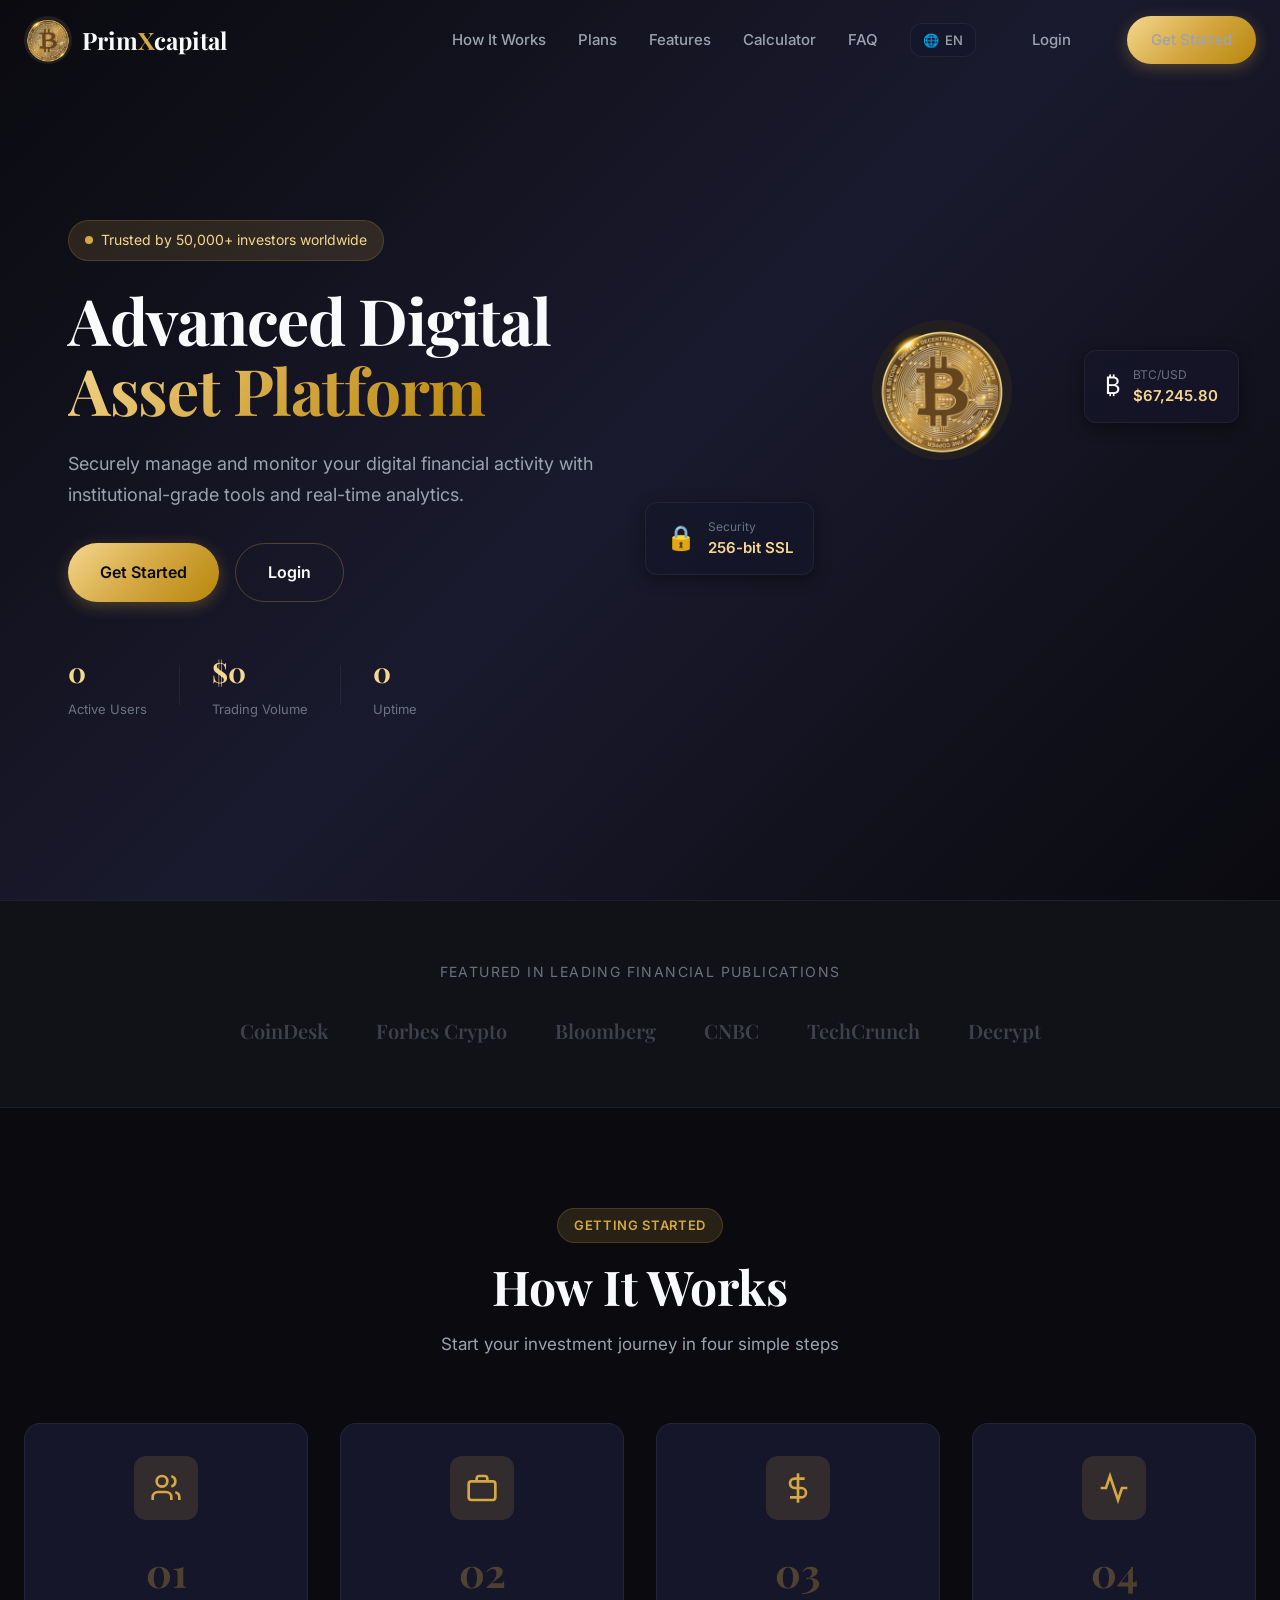
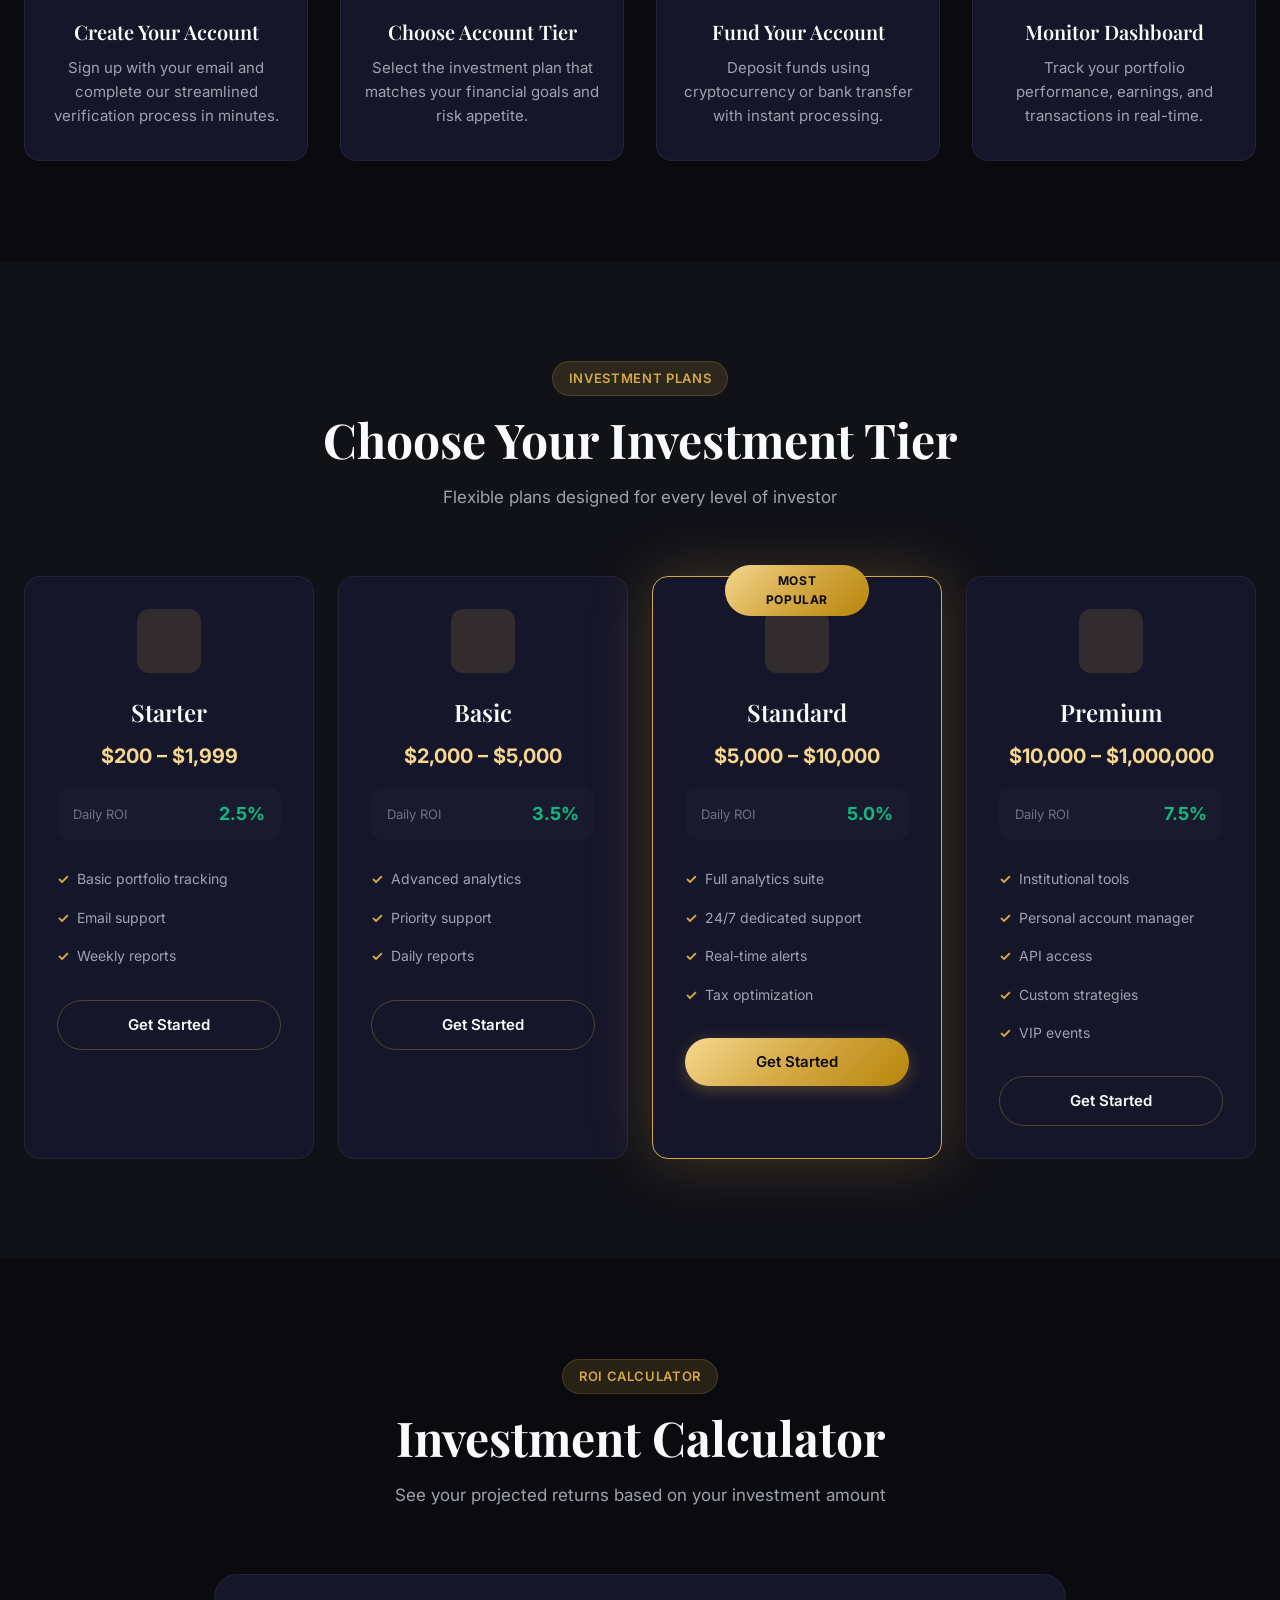
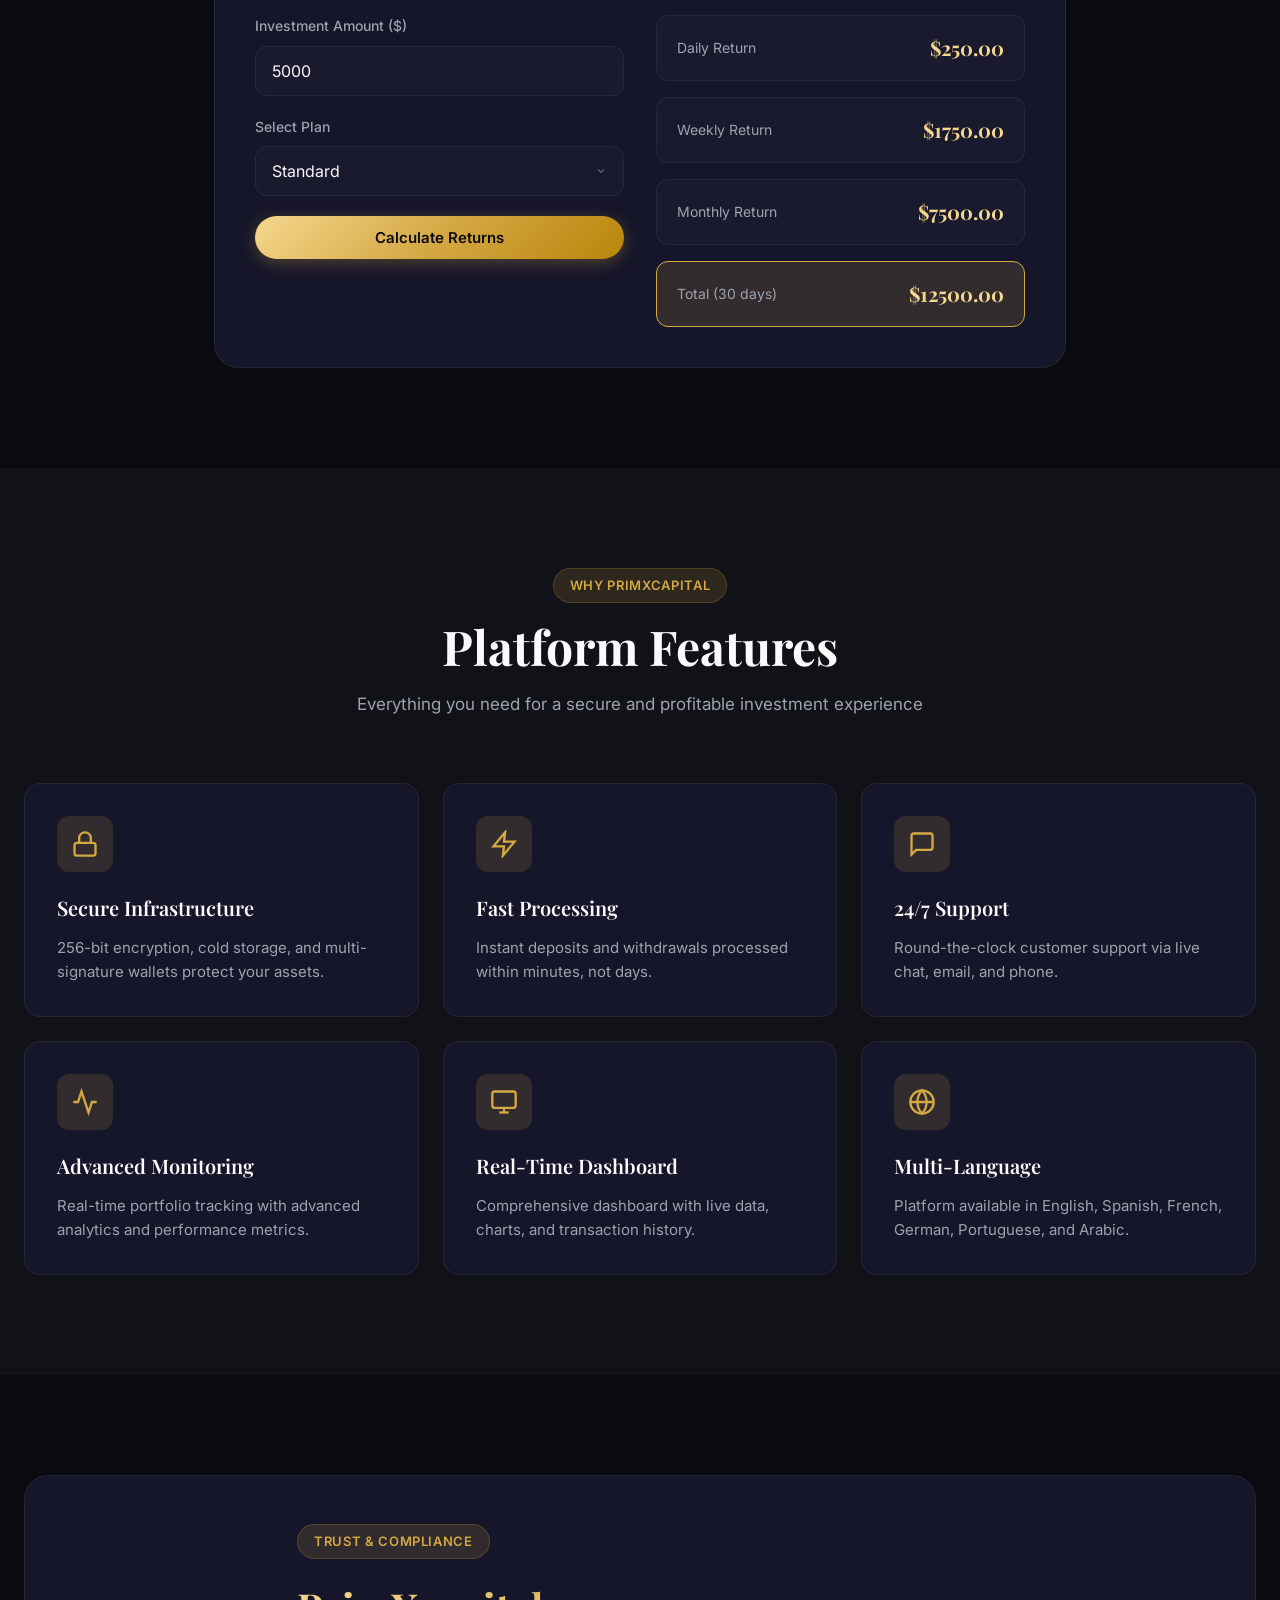
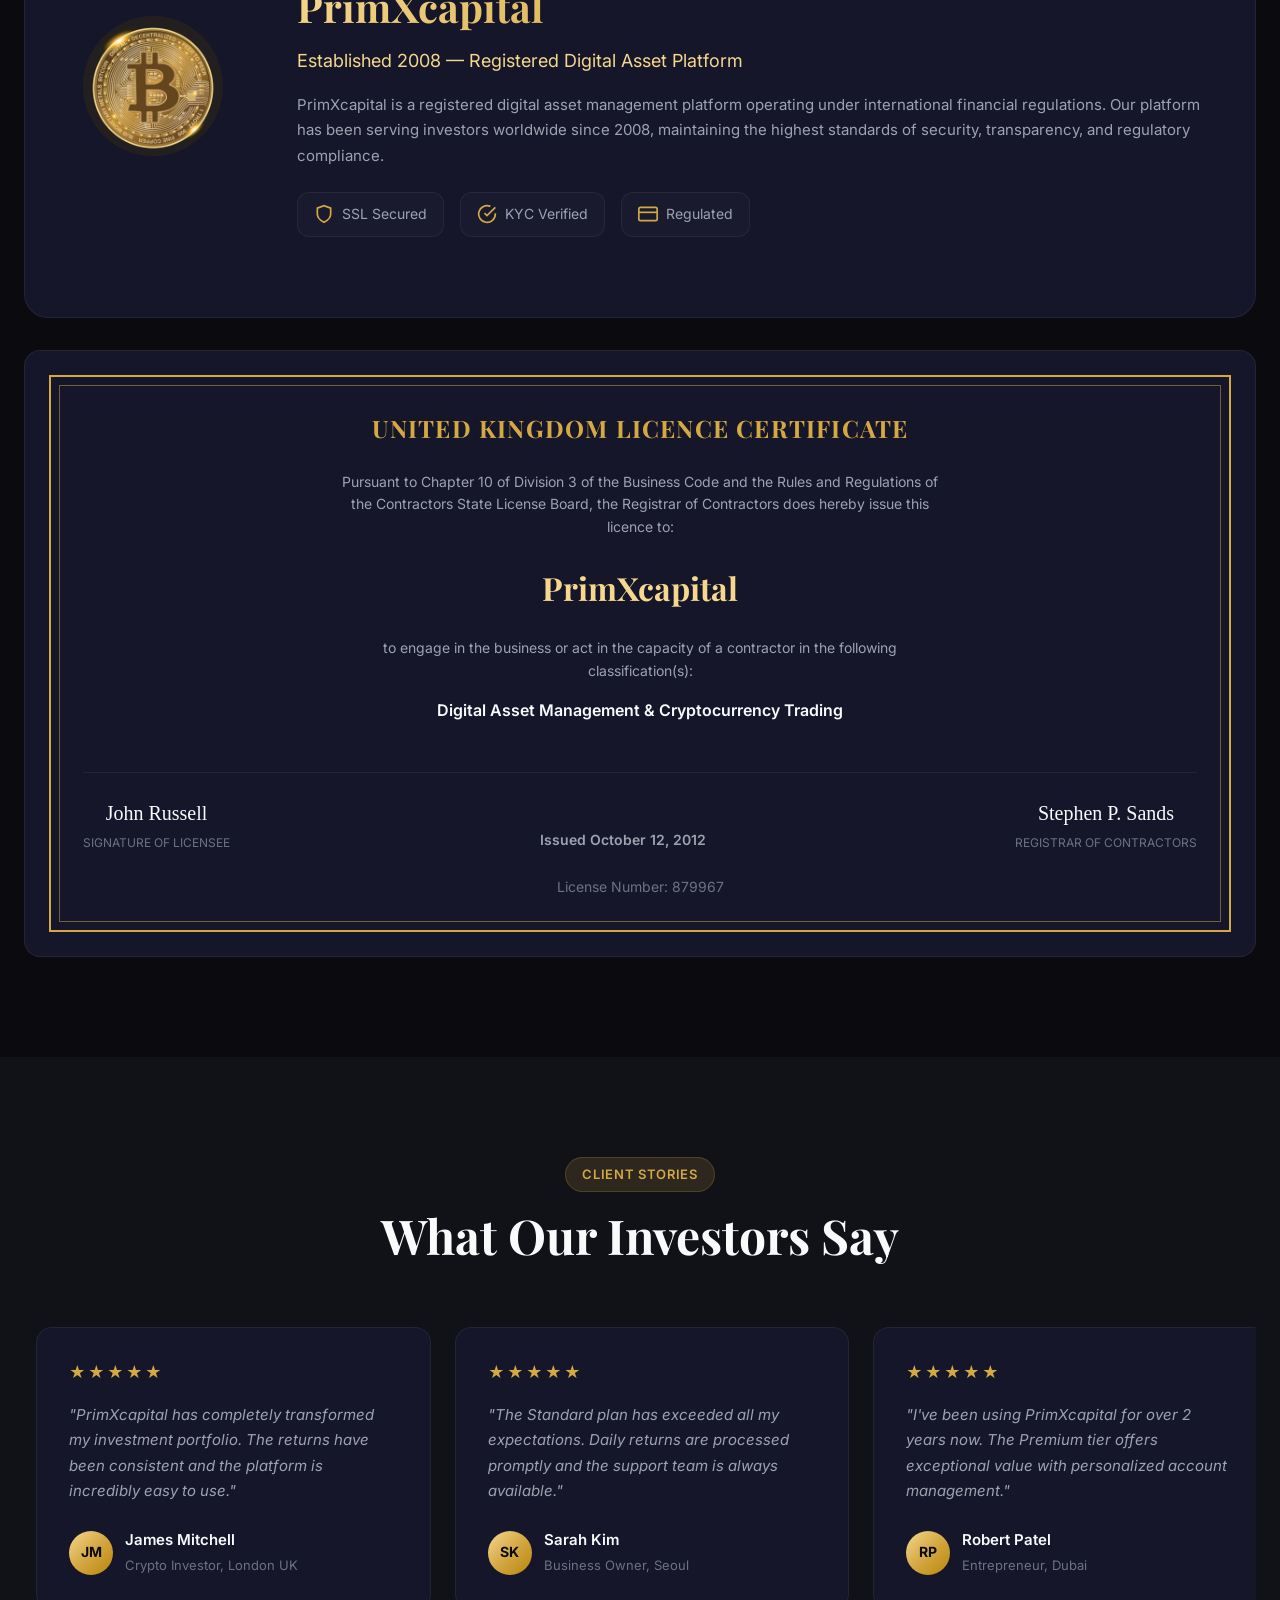
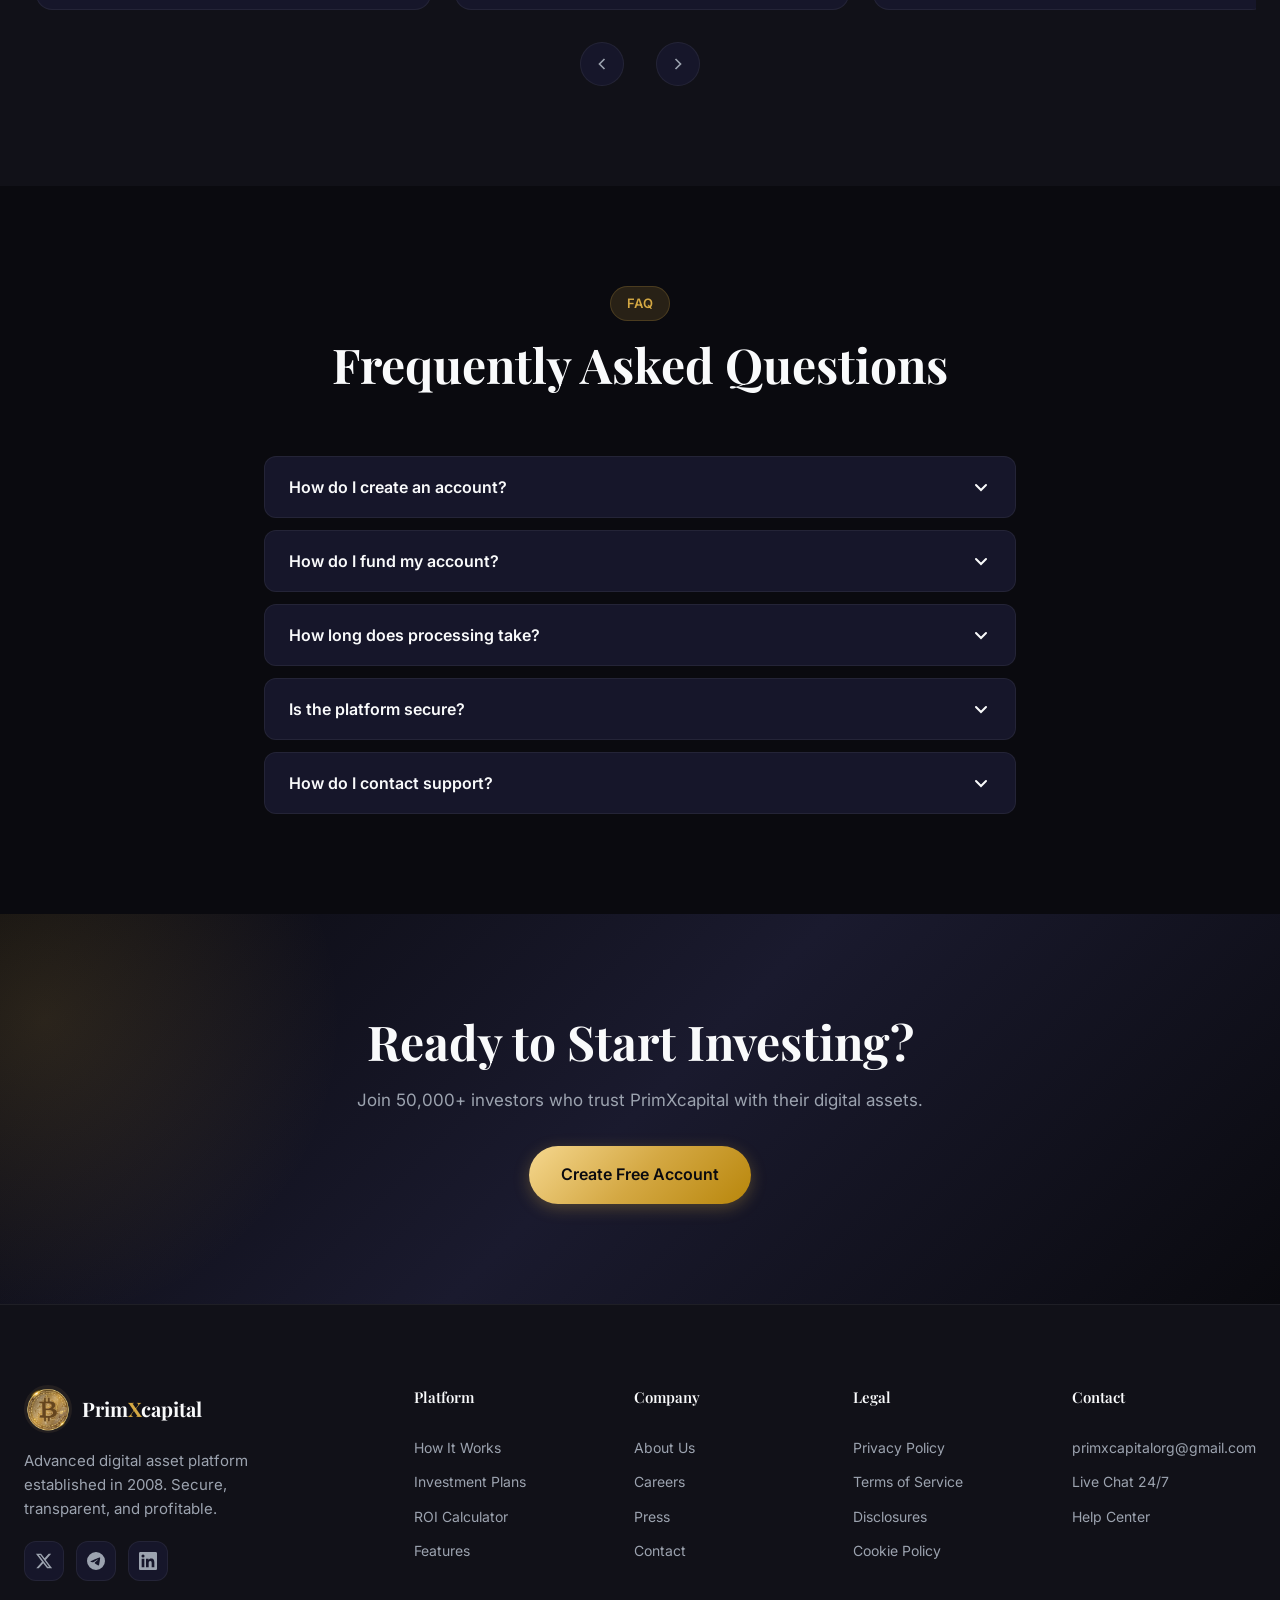
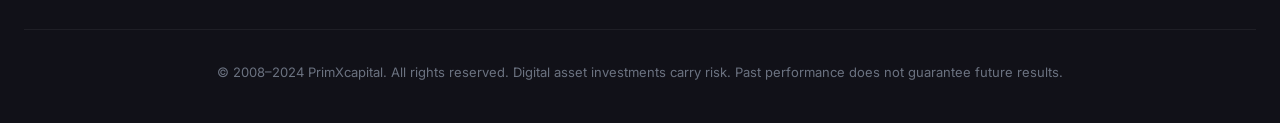
==== index.html @ 8718c786 "Update index.html" ====
<!DOCTYPE html>
<html lang="en">

<head>
  <meta charset="UTF-8">
  <meta name="viewport" content="width=device-width, initial-scale=1.0">
  <title>PrimXcapital — Advanced Crypto Investment Company</title>
  <link rel="preconnect" href="https://fonts.googleapis.com">
  <link rel="preconnect" href="https://fonts.gstatic.com" crossorigin>
  <link
    href="https://fonts.googleapis.com/css2?family=Inter:wght@300;400;500;600;700&family=Playfair+Display:wght@600;700;800&display=swap"
    rel="stylesheet">
  <link rel="stylesheet" href="style.css">
</head>

<body>
  <header class="nav" id="nav">
    <div class="nav__container">
      <a href="index.html" class="nav__logo">
        <img src="logo.jpg" alt="PrimXCapital Logo" class="nav__logo-image">
        <span class="nav__logo-text">Prim<span class="nav__logo-accent">X</span>capital</span>
      </a>
      <div class="nav__links" id="navLinks">
        <a href="#how-it-works" data-i18n="nav_how">How It Works</a>
        <a href="#tiers" data-i18n="nav_plans">Plans</a>
        <a href="#features" data-i18n="nav_features">Features</a>
        <a href="#calculator" data-i18n="nav_calc">Calculator</a>
        <a href="#faq" data-i18n="nav_faq">FAQ</a>
        </na class="nav__actions">
        <div class="lang-selector">
          <button class="lang-btn" id="langBtn">

            🌐<span id="currentLang">EN</span>
          </button>
          <div class="lang-dropdown" id="langDropdown">
            <a href="#" data-lang="en">English</a>
            <a href="#" data-lang="es">Español</a>
            <a href="#" data-lang="fr">Français</a>
            <a href="#" data-lang="pt">Português</a>
            <a href="#" data-lang="ar">العربية</a>

          </div>
        </div>

        <a href="login.html" class="btn btn--ghost" data-i18n="nav_login">Login</a>
        <a href="register.html" class="btn btn--primary" data-i18n="nav_register">Get Started</a>

      </div>
      <button class="nav__hamburger" id="hamburger" aria-label="Toggle menu">
        <span></span><span></span><span></span>
      </button>
    </div>

  </header>

  <main>
    <section class="hero" id="hero">
      <div class="hero__bg"></div>
      <div class="hero__particles" id="particles"></div>
      <div class="hero__container">
        <div class="hero__content">
          <div class="hero__badge">
            <span class="hero__badge-dot"></span>
            <span data-i18n="hero_badge">Trusted by 50,000+ crypto investors worldwide</span>
          </div>

          <h1 class="hero__headline">
            <span data-i18n="hero_title_1">Advanced Crypto</span><br>
            <span class="hero__headline-accent" data-i18n="hero_title_2">Investment Company</span>
          </h1>
          <p class="hero__subheadline" data-i18n="hero_subtitle">
            Maximize your crypto portfolio with institutional-grade tools, real-time analytics, and secure digital asset
            management.
          </p>
          <div class="hero__cta">
            <a href="register.html" class="btn btn--primary btn--lg" data-i18n="hero_cta_1">Start Investing</a>
            <a href="login.html" class="btn btn--outline btn--lg" data-i18n="hero_cta_2">Login</a>
          </div>
          <div class="hero__stats">
            <div class="hero__stat">
              <span class="hero__stat-value" data-target="50000" data-suffix="+">0</span>
              <span class="hero__stat-label" data-i18n="stat_users">Active Investors</span>
            </div>
            <div class="hero__stat-divider"></div>
            <div class="hero__stat">
              <span class="hero__stat-value" data-target="2.4" data-prefix="$" data-suffix="B">$0</span>
              <span class="hero__stat-label" data-i18n="stat_volume">Assets Managed</span>
            </div>
            <div class="hero__stat-divider"></div>
            <div class="hero__stat">
              <span class="hero__stat-value" data-target="99.9" data-suffix="%">0</span>
              <span class="hero__stat-label" data-i18n="stat_uptime">Platform Uptime</span>
            </div>
          </div>
        </div>
        <div class="hero__visual">
          <div class="hero__coin">
            <img src="logo.jpg" alt="PrimXCapital" class="hero-logo">
          </div>
          <div class="hero__floating-card hero__floating-card--1">
            <span class="hero__floating-icon">₿</span>
            <div>
              <span class="hero__floating-label">BTC/USD</span>
              <span class="hero__floating-value">$67,245.80</span>
            </div>
          </div>
          <div class="hero__floating-card hero__floating-card--2">
            <span class="hero__floating-icon">🔒</span>
            <div>
              <span class="hero__floating-label">Security</span>
              <span class="hero__floating-value">256-bit SSL</span>
            </div>
          </div>
        </div>
      </div>
    </section>

    <section class="logos" id="logos">
      <div class="logos__container">
        <p class="logos__title" data-i18n="logos_title">Featured in leading crypto publications</p>
        <div class="logos__grid">
          <span class="logos__item">CoinDesk</span>
          <span class="logos__item">Forbes Crypto</span>
          <span class="logos__item">Bloomberg</span>
          <span class="logos__item">CNBC</span>
          <span class="logos__item">TechCrunch</span>
          <span class="logos__item">Decrypt</span>
        </div>
      </div>
    </section>

    <section class="how-it-works" id="how-it-works">
      <div class="how-it-works__container">
        <div class="section__header">
          <span class="section__tag" data-i18n="hiw_tag">Getting Started</span>
          <h2 class="section__title" data-i18n="hiw_title">How It Works</h2>
          <p class="section__subtitle" data-i18n="hiw_subtitle">Start your crypto investment journey in four simple
            steps</p>
        </div>
        <div class="hiw__steps">
          <div class="hiw__step">
            <div class="hiw__step-icon">
              <svg width="32" height="32" viewBox="0 0 24 24" fill="none" stroke="currentColor" stroke-width="2">
                <path d="M16 21v-2a4 4 0 00-4-4H6a4 4 0 00-4 4v2" />
                <circle cx="9" cy="7" r="4" />
                <path d="M22 21v-2a4 4 0 00-3-3.87M16 3.13a4 4 0 010 7.75" />
              </svg>
            </div>
            <div class="hiw__step-number">01</div>
            <h3 class="hiw__step-title" data-i18n="hiw_step1_title">Create Your Account</h3>
            <p class="hiw__step-desc" data-i18n="hiw_step1_desc">Sign up with your email and complete our streamlined
              KYC verification in minutes.</p>
          </div>
          <div class="hiw__step">
            <div class="hiw__step-icon">
              <svg width="32" height="32" viewBox="0 0 24 24" fill="none" stroke="currentColor" stroke-width="2">
                <rect x="2" y="7" width="20" height="14" rx="2" />
                <path d="M16 7V5a2 2 0 00-2-2h-4a2 2 0 00-2 2v2" />
              </svg>
            </div>
            <div class="hiw__step-number">02</div>
            <h3 class="hiw__step-title" data-i18n="hiw_step2_title">Choose Investment Tier</h3>
            <p class="hiw__step-desc" data-i18n="hiw_step2_desc">Select the crypto investment plan that matches your
              financial goals and risk appetite.</p>
          </div>
          <div class="hiw__step">
            <div class="hiw__step-icon">
              <svg width="32" height="32" viewBox="0 0 24 24" fill="none" stroke="currentColor" stroke-width="2">
                <line x1="12" y1="1" x2="12" y2="23" />
                <path d="M17 5H9.5a3.5 3.5 0 000 7h5a3.5 3.5 0 010 7H6" />
              </svg>
            </div>
            <div class="hiw__step-number">03</div>
            <h3 class="hiw__step-title" data-i18n="hiw_step3_title">Fund Your Wallet</h3>
            <p class="hiw__step-desc" data-i18n="hiw_step3_desc">Deposit crypto using BTC, ETH, or USDT with instant
              blockchain confirmation.</p>
          </div>
          <div class="hiw__step">
            <div class="hiw__step-icon">
              <svg width="32" height="32" viewBox="0 0 24 24" fill="none" stroke="currentColor" stroke-width="2">
                <path d="M22 12h-4l-3 9L9 3l-3 9H2" />
              </svg>
            </div>
            <div class="hiw__step-number">04</div>
            <h3 class="hiw__step-title" data-i18n="hiw_step4_title">Track Your Portfolio</h3>
            <p class="hiw__step-desc" data-i18n="hiw_step4_desc">Monitor your crypto earnings, ROI, and transactions in
              real-time on your dashboard.</p>
          </div>
        </div>
      </div>
    </section>

    <section class="tiers" id="tiers">
      <div class="tiers__container">
        <div class="section__header">
          <span class="section__tag" data-i18n="tiers_tag">Investment Plans</span>
          <h2 class="section__title" data-i18n="tiers_title">Choose Your Crypto Investment Tier</h2>
          <p class="section__subtitle" data-i18n="tiers_subtitle">Flexible plans designed for every level of crypto
            investor</p>
        </div>
        <div class="tiers__grid">
          <div class="tier-card">
            <div class="tier-card__icon">
              <svg width="40" height="40" viewBox="0 0 24 24" fill="none" stroke="url(#goldGrad)" stroke-width="1.5">
                <polygon
                  points="12 2 15.09 8.26 22 9.27 17 14.14 18.18 21.02 12 17.77 5.82 21.02 7 14.14 2 9.27 8.91 8.26 12 2" />
              </svg>
            </div>
            <h3 class="tier-card__name" data-i18n="tier_starter">Starter</h3>
            <div class="tier-card__range">$200 – $1,999</div>
            <div class="tier-card__roi">
              <span class="tier-card__roi-label" data-i18n="tier_daily_roi">Daily ROI</span>
              <span class="tier-card__roi-value">2.5%</span>
            </div>
            <ul class="tier-card__features">
              <li data-i18n="tier_feat_1">Basic portfolio tracking</li>
              <li data-i18n="tier_feat_2">Email support</li>
              <li data-i18n="tier_feat_3">Weekly reports</li>
            </ul>
            <a href="register.html" class="btn btn--outline btn--full" data-i18n="tier_get_started">Start Investing</a>
          </div>
          <div class="tier-card">
            <div class="tier-card__icon">
              <svg width="40" height="40" viewBox="0 0 24 24" fill="none" stroke="url(#goldGrad)" stroke-width="1.5">
                <path d="M12 2L2 7l10 5 10-5-10-5zM2 17l10 5 10-5M2 12l10 5 10-5" />
              </svg>
            </div>
            <h3 class="tier-card__name" data-i18n="tier_basic">Basic</h3>
            <div class="tier-card__range">$2,000 – $5,000</div>
            <div class="tier-card__roi">
              <span class="tier-card__roi-label" data-i18n="tier_daily_roi">Daily ROI</span>
              <span class="tier-card__roi-value">3.5%</span>
            </div>
            <ul class="tier-card__features">
              <li data-i18n="tier_feat_4">Advanced analytics</li>
              <li data-i18n="tier_feat_5">Priority support</li>
              <li data-i18n="tier_feat_6">Daily reports</li>
            </ul>
            <a href="register.html" class="btn btn--outline btn--full" data-i18n="tier_get_started">Start Investing</a>
          </div>
          <div class="tier-card tier-card--popular">
            <div class="tier-card__badge" data-i18n="tier_popular">Most Popular</div>
            <div class="tier-card__icon">
              <svg width="40" height="40" viewBox="0 0 24 24" fill="none" stroke="url(#goldGrad)" stroke-width="1.5">
                <path
                  d="M12 2l3.09 6.26L22 9.27l-5 4.87 1.18 6.88L12 17.77l-6.18 3.25L7 14.14 2 9.27l6.91-1.01L12 2z" />
              </svg>
            </div>
            <h3 class="tier-card__name" data-i18n="tier_standard">Standard</h3>
            <div class="tier-card__range">$5,000 – $10,000</div>
            <div class="tier-card__roi">
              <span class="tier-card__roi-label" data-i18n="tier_daily_roi">Daily ROI</span>
              <span class="tier-card__roi-value">5.0%</span>
            </div>
            <ul class="tier-card__features">
              <li data-i18n="tier_feat_7">Full analytics suite</li>
              <li data-i18n="tier_feat_8">24/7 dedicated support</li>
              <li data-i18n="tier_feat_9">Real-time alerts</li>
              <li data-i18n="tier_feat_10">Tax optimization</li>
            </ul>
            <a href="register.html" class="btn btn--primary btn--full" data-i18n="tier_get_started">Start Investing</a>
          </div>
          <div class="tier-card">
            <div class="tier-card__icon">
              <svg width="40" height="40" viewBox="0 0 24 24" fill="none" stroke="url(#goldGrad)" stroke-width="1.5">
                <path d="M12 2C6.48 2 2 6.48 2 12s4.48 10 10 10 10-4.48 10-10S17.52 2 12 2z" />
                <path d="M12 6v6l4 2" />
              </svg>
            </div>
            <h3 class="tier-card__name" data-i18n="tier_premium">Premium</h3>
            <div class="tier-card__range">$10,000 – $1,000,000</div>
            <div class="tier-card__roi">
              <span class="tier-card__roi-label" data-i18n="tier_daily_roi">Daily ROI</span>
              <span class="tier-card__roi-value">7.5%</span>
            </div>
            <ul class="tier-card__features">
              <li data-i18n="tier_feat_11">Institutional tools</li>
              <li data-i18n="tier_feat_12">Personal account manager</li>
              <li data-i18n="tier_feat_13">API access</li>
              <li data-i18n="tier_feat_14">Custom strategies</li>
              <li data-i18n="tier_feat_15">VIP events</li>
            </ul>
            <a href="register.html" class="btn btn--outline btn--full" data-i18n="tier_get_started">Start Investing</a>
          </div>
        </div>
      </div>
    </section>

    <section class="calculator" id="calculator">
      <div class="calculator__container">
        <div class="section__header">
          <span class="section__tag" data-i18n="calc_tag">ROI Calculator</span>
          <h2 class="section__title" data-i18n="calc_title">Crypto Investment Calculator</h2>
          <p class="section__subtitle" data-i18n="calc_subtitle">See your projected crypto returns based on your
            investment amount</p>
        </div>
        <div class="calculator__widget">
          <div class="calculator__input-section">
            <div class="calculator__field">
              <label data-i18n="calc_amount">Investment Amount ($)</label>
              <input type="number" id="calcAmount" placeholder="5000" min="200" value="5000">
            </div>
            <div class="calculator__field">
              <label data-i18n="calc_plan">Select Plan</label>
              <select id="calcPlan">
                <option value="2.5" data-i18n="tier_starter">Starter (2.5% daily)</option>
                <option value="3.5" data-i18n="tier_basic">Basic (3.5% daily)</option>
                <option value="5.0" selected data-i18n="tier_standard">Standard (5.0% daily)</option>
                <option value="7.5" data-i18n="tier_premium">Premium (7.5% daily)</option>
              </select>
            </div>
            <button class="btn btn--primary btn--full" id="calcBtn" data-i18n="calc_button">Calculate Returns</button>
          </div>
          <div class="calculator__results" id="calcResults">
            <div class="calc-result">
              <span class="calc-result__label" data-i18n="calc_daily">Daily Return</span>
              <span class="calc-result__value" id="dailyReturn">$250.00</span>
            </div>
            <div class="calc-result">
              <span class="calc-result__label" data-i18n="calc_weekly">Weekly Return</span>
              <span class="calc-result__value" id="weeklyReturn">$1,750.00</span>
            </div>
            <div class="calc-result">
              <span class="calc-result__label" data-i18n="calc_monthly">Monthly Return</span>
              <span class="calc-result__value" id="monthlyReturn">$7,500.00</span>
            </div>
            <div class="calc-result calc-result--highlight">
              <span class="calc-result__label" data-i18n="calc_total">Total (30 days)</span>
              <span class="calc-result__value" id="totalReturn">$12,500.00</span>
            </div>
          </div>
        </div>
      </div>
    </section>

    <section class="features" id="features">
      <div class="features__container">
        <div class="section__header">
          <span class="section__tag" data-i18n="feat_tag">Why PrimXcapital</span>
          <h2 class="section__title" data-i18n="feat_title">Platform Features</h2>
          <p class="section__subtitle" data-i18n="feat_subtitle">Everything you need for a secure and profitable crypto
            investment experience</p>
        </div>
        <div class="features__grid">
          <div class="feature-card">
            <div class="feature-card__icon">
              <svg width="28" height="28" viewBox="0 0 24 24" fill="none" stroke="currentColor" stroke-width="2">
                <rect x="3" y="11" width="18" height="11" rx="2" />
                <path d="M7 11V7a5 5 0 0110 0v4" />
              </svg>
            </div>
            <h3 class="feature-card__title" data-i18n="feat_1_title">Secure Infrastructure</h3>
            <p class="feature-card__desc" data-i18n="feat_1_desc">256-bit encryption, cold storage, and multi-signature
              wallets protect your crypto assets.</p>
          </div>
          <div class="feature-card">
            <div class="feature-card__icon">
              <svg width="28" height="28" viewBox="0 0 24 24" fill="none" stroke="currentColor" stroke-width="2">
                <polygon points="13 2 3 14 12 14 11 22 21 10 12 10 13 2" />
              </svg>
            </div>
            <h3 class="feature-card__title" data-i18n="feat_2_title">Fast Processing</h3>
            <p class="feature-card__desc" data-i18n="feat_2_desc">Instant crypto deposits and withdrawals processed
              within minutes on the blockchain.</p>
          </div>
          <div class="feature-card">
            <div class="feature-card__icon">
              <svg width="28" height="28" viewBox="0 0 24 24" fill="none" stroke="currentColor" stroke-width="2">
                <path d="M21 15a2 2 0 01-2 2H7l-4 4V5a2 2 0 012-2h14a2 2 0 012 2z" />
              </svg>
            </div>
            <h3 class="feature-card__title" data-i18n="feat_3_title">24/7 Support</h3>
            <p class="feature-card__desc" data-i18n="feat_3_desc">Round-the-clock crypto investment support via live
              chat, email, and phone.</p>
          </div>
          <div class="feature-card">
            <div class="feature-card__icon">
              <svg width="28" height="28" viewBox="0 0 24 24" fill="none" stroke="currentColor" stroke-width="2">
                <path d="M22 12h-4l-3 9L9 3l-3 9H2" />
              </svg>
            </div>
            <h3 class="feature-card__title" data-i18n="feat_4_title">Advanced Monitoring</h3>
            <p class="feature-card__desc" data-i18n="feat_4_desc">Real-time crypto portfolio tracking with advanced
              analytics and performance metrics.</p>
          </div>
          <div class="feature-card">
            <div class="feature-card__icon">
              <svg width="28" height="28" viewBox="0 0 24 24" fill="none" stroke="currentColor" stroke-width="2">
                <rect x="2" y="3" width="20" height="14" rx="2" />
                <line x1="8" y1="21" x2="16" y2="21" />
                <line x1="12" y1="17" x2="12" y2="21" />
              </svg>
            </div>
            <h3 class="feature-card__title" data-i18n="feat_5_title">Real-Time Dashboard</h3>
            <p class="feature-card__desc" data-i18n="feat_5_desc">Comprehensive dashboard with live crypto data, charts,
              and transaction history.</p>
          </div>
          <div class="feature-card">
            <div class="feature-card__icon">
              <svg width="28" height="28" viewBox="0 0 24 24" fill="none" stroke="currentColor" stroke-width="2">
                <circle cx="12" cy="12" r="10" />
                <path
                  d="M2 12h20M12 2a15.3 15.3 0 014 10 15.3 15.3 0 01-4 10 15.3 15.3 0 01-4-10 15.3 15.3 0 014-10z" />
              </svg>
            </div>
            <h3 class="feature-card__title" data-i18n="feat_6_title">Multi-Language</h3>
            <p class="feature-card__desc" data-i18n="feat_6_desc">Platform available in English, Spanish, French,
              Portuguese, and Arabic.</p>
          </div>
        </div>
      </div>
    </section>

    <section class="trust" id="trust">
      <div class="trust__container">
        <div class="trust__content">
          <div class="trust__seal">
            <img src="logo.jpg" alt="PrimXCapital" class="hero-logo">
          </div>
          <div class="trust__info">
            <span class="trust__tag" data-i18n="trust_tag">Trust & Compliance</span>
            <h2 class="trust__title">PrimXcapital</h2>
            <p class="trust__subtitle" data-i18n="trust_subtitle">Established 2008 — Registered Crypto Asset Platform
            </p>
            <p class="trust__desc" data-i18n="trust_desc">PrimXcapital is a registered digital asset management platform
              operating under international financial regulations. Our platform has been serving crypto investors
              worldwide since 2008, maintaining the highest standards of security, transparency, and regulatory
              compliance.</p>
            <div class="trust__badges">
              <div class="trust__badge">
                <svg width="20" height="20" viewBox="0 0 24 24" fill="none" stroke="currentColor" stroke-width="2">
                  <path d="M12 22s8-4 8-10V5l-8-3-8 3v7c0 6 8 10 8 10z" />
                </svg>
                <span data-i18n="trust_badge_1">SSL Secured</span>
              </div>
              <div class="trust__badge">
                <svg width="20" height="20" viewBox="0 0 24 24" fill="none" stroke="currentColor" stroke-width="2">
                  <path d="M22 11.08V12a10 10 0 11-5.93-9.14" />
                  <polyline points="22 4 12 14.01 9 11.01" />
                </svg>
                <span data-i18n="trust_badge_2">KYC Verified</span>
              </div>
              <div class="trust__badge">
                <svg width="20" height="20" viewBox="0 0 24 24" fill="none" stroke="currentColor" stroke-width="2">
                  <rect x="1" y="4" width="22" height="16" rx="2" />
                  <line x1="1" y1="10" x2="23" y2="10" />
                </svg>
                <span data-i18n="trust_badge_3">Regulated</span>
              </div>
            </div>
          </div>
        </div>
        <div class="trust__certificate">
          <div class="certificate__frame">
            <div class="certificate__header">
              <h3 class="certificate__title">United Kingdom Licence Certificate</h3>
            </div>
            <div class="certificate__body">
              <p class="certificate__text">Pursuant to Chapter 10 of Division 3 of the Business Code and the Rules and
                Regulations of the Contractors State License Board, the Registrar of Contractors does hereby issue this
                licence to:</p>
              <h4 class="certificate__licensee">PrimXcapital</h4>
              <p class="certificate__text">to engage in the business or act in the capacity of a contractor in the
                following classification(s):</p>
              <p class="certificate__classification">Digital Asset Management & Cryptocurrency Trading</p>
            </div>
            <div class="certificate__footer">
              <div class="certificate__signature">
                <span class="signature__line">John Russell</span>
                <span class="signature__label">Signature of Licensee</span>
              </div>
              <div class="certificate__date">
                <p>Issued October 12, 2012</p>
              </div>
              <div class="certificate__signature">
                <span class="signature__line">Stephen P. Sands</span>
                <span class="signature__label">Registrar of Contractors</span>
              </div>
            </div>
            <div class="certificate__number">
              <p>License Number: 879967</p>
            </div>
          </div>
        </div>
      </div>
    </section>

    <section class="testimonials" id="testimonials">
      <div class="testimonials__container">
        <div class="section__header">
          <span class="section__tag" data-i18n="test_tag">Investor Stories</span>
          <h2 class="section__title" data-i18n="test_title">What Our Crypto Investors Say</h2>
        </div>
        <div class="testimonials__slider">
          <div class="testimonials__track" id="testimonialsTrack">
            <div class="testimonial-card">
              <div class="testimonial-card__stars">★★★★★</div>
              <p class="testimonial-card__quote" data-i18n="test_1_quote">"PrimXcapital has completely transformed my
                crypto portfolio. The daily returns have been consistent and the platform is incredibly easy to use."
              </p>
              <div class="testimonial-card__author">
                <div class="testimonial-card__avatar">JM</div>
                <div>
                  <span class="testimonial-card__name">James Mitchell</span>
                  <span class="testimonial-card__role">Crypto Investor, London UK</span>
                </div>
              </div>
            </div>
            <div class="testimonial-card">
              <div class="testimonial-card__stars">★★★★★</div>
              <p class="testimonial-card__quote" data-i18n="test_2_quote">"The Standard plan has exceeded all my
                expectations. Daily crypto returns are processed promptly and the support team is always available."</p>
              <div class="testimonial-card__author">
                <div class="testimonial-card__avatar">SK</div>
                <div>
                  <span class="testimonial-card__name">Sarah Kim</span>
                  <span class="testimonial-card__role">Business Owner, Seoul</span>
                </div>
              </div>
            </div>
            <div class="testimonial-card">
              <div class="testimonial-card__stars">★★★★★</div>
              <p class="testimonial-card__quote" data-i18n="test_3_quote">"I've been using PrimXcapital for over 2 years
                now. The Premium tier offers exceptional value with personalized crypto account management."</p>
              <div class="testimonial-card__author">
                <div class="testimonial-card__avatar">RP</div>
                <div>
                  <span class="testimonial-card__name">Robert Patel</span>
                  <span class="testimonial-card__role">Entrepreneur, Dubai</span>
                </div>
              </div>
            </div>
            <div class="testimonial-card">
              <div class="testimonial-card__stars">★★★★★</div>
              <p class="testimonial-card__quote" data-i18n="test_4_quote">"Security and transparency are my top
                priorities. PrimXcapital delivers on both fronts with their robust crypto infrastructure."</p>
              <div class="testimonial-card__author">
                <div class="testimonial-card__avatar">AL</div>
                <div>
                  <span class="testimonial-card__name">Anna Lopez</span>
                  <span class="testimonial-card__role">Financial Analyst, Madrid</span>
                </div>
              </div>
            </div>
          </div>
          <div class="testimonials__controls">
            <button class="testimonials__btn testimonials__btn--prev" id="testPrev">
              <svg width="20" height="20" viewBox="0 0 24 24" fill="none" stroke="currentColor" stroke-width="2">
                <polyline points="15 18 9 12 15 6" />
              </svg>
            </button>
            <div class="testimonials__dots" id="testDots"></div>
            <button class="testimonials__btn testimonials__btn--next" id="testNext">
              <svg width="20" height="20" viewBox="0 0 24 24" fill="none" stroke="currentColor" stroke-width="2">
                <polyline points="9 18 15 12 9 6" />
              </svg>
            </button>
          </div>
        </div>
      </div>
    </section>

    <section class="faq" id="faq">
      <div class="faq__container">
        <div class="section__header">
          <span class="section__tag" data-i18n="faq_tag">FAQ</span>
          <h2 class="section__title" data-i18n="faq_title">Frequently Asked Questions</h2>
        </div>
        <div class="faq__list">
          <div class="faq__item">
            <button class="faq__question">
              <span data-i18n="faq_q1">How do I create an account?</span>
              <svg class="faq__icon" width="20" height="20" viewBox="0 0 20 20">
                <path d="M5 8l5 5 5-5" stroke="currentColor" stroke-width="2" fill="none" stroke-linecap="round" />
              </svg>
            </button>
            <div class="faq__answer">
              <p data-i18n="faq_a1">Click the "Get Started" button and fill in your details. KYC verification takes less
                than 5 minutes. Once verified, you can immediately fund your crypto wallet and start investing.</p>
            </div>
          </div>
          <div class="faq__item">
            <button class="faq__question">
              <span data-i18n="faq_q2">How do I fund my account?</span>
              <svg class="faq__icon" width="20" height="20" viewBox="0 0 20 20">
                <path d="M5 8l5 5 5-5" stroke="currentColor" stroke-width="2" fill="none" stroke-linecap="round" />
              </svg>
            </button>
            <div class="faq__answer">
              <p data-i18n="faq_a2">Navigate to the Deposit page in your dashboard. You can fund your account using
                Bitcoin (BTC), Ethereum (ETH), or USDT. Simply copy the wallet address, send your crypto, and submit the
                transaction reference.</p>
            </div>
          </div>
          <div class="faq__item">
            <button class="faq__question">
              <span data-i18n="faq_q3">How long does processing take?</span>
              <svg class="faq__icon" width="20" height="20" viewBox="0 0 20 20">
                <path d="M5 8l5 5 5-5" stroke="currentColor" stroke-width="2" fill="none" stroke-linecap="round" />
              </svg>
            </button>
            <div class="faq__answer">
              <p data-i18n="faq_a3">Cryptocurrency deposits are typically confirmed within 10-30 minutes depending on
                network congestion. Withdrawals are processed within 24 hours after approval.</p>
            </div>
          </div>
          <div class="faq__item">
            <button class="faq__question">
              <span data-i18n="faq_q4">Is the platform secure?</span>
              <svg class="faq__icon" width="20" height="20" viewBox="0 0 20 20">
                <path d="M5 8l5 5 5-5" stroke="currentColor" stroke-width="2" fill="none" stroke-linecap="round" />
              </svg>
            </button>
            <div class="faq__answer">
              <p data-i18n="faq_a4">Absolutely. We use 256-bit SSL encryption, cold storage for digital assets,
                multi-signature wallets, and two-factor authentication. Our crypto infrastructure is monitored 24/7 by
                security professionals.</p>
            </div>
          </div>
          <div class="faq__item">
            <button class="faq__question">
              <span data-i18n="faq_q5">How do I contact support?</span>
              <svg class="faq__icon" width="20" height="20" viewBox="0 0 20 20">
                <path d="M5 8l5 5 5-5" stroke="currentColor" stroke-width="2" fill="none" stroke-linecap="round" />
              </svg>
            </button>
            <div class="faq__answer">
              <p data-i18n="faq_a5">You can reach our support team 24/7 via live chat on the platform, email at
                primxcapitalorg@gmail.com, or through the contact form in your dashboard settings.</p>
            </div>
          </div>
        </div>
      </div>
    </section>

    <section class="cta" id="cta">
      <div class="cta__bg"></div>
      <div class="cta__container">
        <div class="cta__content">
          <h2 class="cta__title" data-i18n="cta_title">Ready to Start Crypto Investing?</h2>
          <p class="cta__subtitle" data-i18n="cta_subtitle">Join 50,000+ investors who trust PrimXcapital with their
            digital assets.</p>
          <a href="register.html" class="btn btn--primary btn--lg" data-i18n="cta_button">Create Free Account</a>
        </div>
      </div>
    </section>
  </main>

  <footer class="footer" id="footer">
    <div class="footer__container">
      <div class="footer__grid">
        <div class="footer__brand">
          <a href="index.html" class="footer__logo">
            <img src="logo.jpg" alt="PrimXCapital" class="nav__logo-image">
            <span>Prim<span class="footer__logo-accent">X</span>capital</span>
          </a>
          <p class="footer__desc" data-i18n="footer_desc">Advanced crypto investment platform established in 2008.
            Secure, transparent, and profitable.</p>
          <div class="footer__social">
            <a href="#" aria-label="Twitter"><svg width="18" height="18" viewBox="0 0 24 24" fill="currentColor">
                <path
                  d="M18.244 2.25h3.308l-7.227 8.26 8.502 11.24H16.17l-5.214-6.817L4.99 21.75H1.68l7.73-8.835L1.254 2.25H8.08l4.713 6.231zm-1.161 17.52h1.833L7.084 4.126H5.117z" />
              </svg></a>
            <a href="#" aria-label="Telegram"><svg width="18" height="18" viewBox="0 0 24 24" fill="currentColor">
                <path
                  d="M11.944 0A12 12 0 000 12a12 12 0 0012 12 12 12 0 0012-12A12 12 0 0012 0a12 12 0 00-.056 0zm4.962 7.224c.1-.002.321.023.465.14a.506.506 0 01.171.325c.016.093.036.306.02.472-.18 1.898-.962 6.502-1.36 8.627-.168.9-.499 1.201-.82 1.23-.696.065-1.225-.46-1.9-.902-1.056-.693-1.653-1.124-2.678-1.8-1.185-.78-.417-1.21.258-1.91.177-.184 3.247-2.977 3.307-3.23.007-.032.014-.15-.056-.212s-.174-.041-.249-.024c-.106.024-1.793 1.14-5.061 3.345-.479.33-.913.49-1.302.48-.428-.008-1.252-.241-1.865-.44-.752-.245-1.349-.374-1.297-.789.027-.216.325-.437.893-.663 3.498-1.524 5.83-2.529 6.998-3.014 3.332-1.386 4.025-1.627 4.476-1.635z" />
              </svg></a>
            <a href="#" aria-label="LinkedIn"><svg width="18" height="18" viewBox="0 0 24 24" fill="currentColor">
                <path
                  d="M20.447 20.452h-3.554v-5.569c0-1.328-.027-3.037-1.852-3.037-1.853 0-2.136 1.445-2.136 2.939v5.667H9.351V9h3.414v1.561h.046c.477-.9 1.637-1.85 3.37-1.85 3.601 0 4.267 2.37 4.267 5.455v6.286zM5.337 7.433a2.062 2.062 0 01-2.063-2.065 2.064 2.064 0 112.063 2.065zm1.782 13.019H3.555V9h3.564v11.452zM22.225 0H1.771C.792 0 0 .774 0 1.729v20.542C0 23.227.792 24 1.771 24h20.451C23.2 24 24 23.227 24 22.271V1.729C24 .774 23.2 0 22.222 0h.003z" />
              </svg></a>
          </div>
        </div>
        <div class="footer__links">
          <h4 class="footer__heading" data-i18n="footer_platform">Platform</h4>
          <a href="#how-it-works" data-i18n="footer_how">How It Works</a>
          <a href="#tiers" data-i18n="footer_plans">Investment Plans</a>
          <a href="#calculator" data-i18n="footer_calc">ROI Calculator</a>
          <a href="#features" data-i18n="footer_features">Features</a>
        </div>
        <div class="footer__links">
          <h4 class="footer__heading" data-i18n="footer_company">Company</h4>
          <a href="#" data-i18n="footer_about">About Us</a>
          <a href="#" data-i18n="footer_careers">Careers</a>
          <a href="#" data-i18n="footer_press">Press</a>
          <a href="#" data-i18n="footer_contact">Contact</a>
        </div>
        <div class="footer__links">
          <h4 class="footer__heading" data-i18n="footer_legal">Legal</h4>
          <a href="#" data-i18n="footer_privacy">Privacy Policy</a>
          <a href="#" data-i18n="footer_terms">Terms of Service</a>
          <a href="#" data-i18n="footer_disclosures">Disclosures</a>
          <a href="#" data-i18n="footer_cookies">Cookie Policy</a>
        </div>
        <div class="footer__links">
          <h4 class="footer__heading" data-i18n="footer_contact_title">Contact</h4>
          <a href="mailto:primxcapitalorg@gmail.com">primxcapitalorg@gmail.com</a>
          <a href="#">Live Chat 24/7</a>
          <a href="#">Help Center</a>
        </div>
      </div>
      <div class="footer__bottom">
        <p>© 2008–2024 PrimXcapital. All rights reserved. <span data-i18n="footer_disclaimer">Crypto investments carry
            risk. Past performance does not guarantee future results.</span></p>
      </div>
    </div>
  </footer>

  <script src="script.js"></script>
</body>

</html>
---- style.css ----
/* ============================================
   PRIMXCAPITAL — Premium Crypto Investment Platform
   ============================================ */

:root {
  --bg-primary: #0a0a0f;
  --bg-secondary: #111118;
  --bg-tertiary: #1a1a2e;
  --surface: #16162a;
  --surface-hover: #1e1e3a;
  --surface-glass: rgba(22, 22, 42, 0.7);

  --accent: #d4a843;
  --accent-dark: #b8860b;
  --accent-light: #f5d78e;
  --accent-glow: rgba(212, 168, 67, 0.15);
  --accent-glow-strong: rgba(212, 168, 67, 0.3);

  --success: #10b981;
  --success-glow: rgba(16, 185, 129, 0.15);
  --danger: #ef4444;
  --danger-glow: rgba(239, 68, 68, 0.15);
  --warning: #f59e0b;
  --pending: #8b5cf6;

  --text-primary: #f9fafb;
  --text-secondary: #9ca3af;
  --text-muted: #6b7280;

  --border: rgba(255, 255, 255, 0.06);
  --border-hover: rgba(212, 168, 67, 0.3);

  --gradient-gold: linear-gradient(135deg, #f5d78e 0%, #d4a843 50%, #b8860b 100%);
  --gradient-dark: linear-gradient(135deg, #0a0a0f 0%, #1a1a2e 50%, #0a0a0f 100%);
  --gradient-card: linear-gradient(145deg, rgba(22, 22, 42, 0.9) 0%, rgba(16, 16, 30, 0.95) 100%);

  --font-heading: 'Playfair Display', serif;
  --font-body: 'Inter', sans-serif;

  --radius-sm: 8px;
  --radius-md: 12px;
  --radius-lg: 16px;
  --radius-xl: 24px;
  --radius-pill: 9999px;

  --shadow-sm: 0 2px 8px rgba(0, 0, 0, 0.3);
  --shadow-md: 0 4px 16px rgba(0, 0, 0, 0.4);
  --shadow-lg: 0 8px 32px rgba(0, 0, 0, 0.5);
  --shadow-glow: 0 0 40px rgba(212, 168, 67, 0.15);
  --shadow-glow-strong: 0 0 60px rgba(212, 168, 67, 0.25);

  --transition: 0.3s cubic-bezier(0.4, 0, 0.2, 1);
  --transition-fast: 0.15s cubic-bezier(0.4, 0, 0.2, 1);
}

*, *::before, *::after {
  margin: 0;
  padding: 0;
  box-sizing: border-box;
}

html {
  scroll-behavior: smooth;
  font-size: 16px;
}

body {
  font-family: var(--font-body);
  background: var(--bg-primary);
  color: var(--text-primary);
  line-height: 1.6;
  overflow-x: hidden;
  -webkit-font-smoothing: antialiased;
}

a {
  text-decoration: none;
  color: inherit;
  transition: color var(--transition-fast);
}

button {
  font-family: inherit;
  cursor: pointer;
  border: none;
  background: none;
}

ul { list-style: none; }

/* --- Buttons --- */
.btn {
  display: inline-flex;
  align-items: center;
  justify-content: center;
  gap: 8px;
  padding: 12px 24px;
  font-size: 0.9375rem;
  font-weight: 600;
  border-radius: var(--radius-pill);
  transition: all var(--transition);
  white-space: nowrap;
}

.btn--lg {
  padding: 16px 32px;
  font-size: 1rem;
}

.btn--primary {
  background: var(--gradient-gold);
  color: #0a0a0f;
  box-shadow: 0 4px 16px rgba(212, 168, 67, 0.3);
}

.btn--primary:hover {
  transform: translateY(-2px);
  box-shadow: 0 6px 24px rgba(212, 168, 67, 0.4);
}

.btn--outline {
  background: transparent;
  color: var(--text-primary);
  border: 1px solid var(--border-hover);
}

.btn--outline:hover {
  background: var(--surface);
  border-color: var(--accent);
  color: var(--accent);
}

.btn--ghost {
  background: transparent;
  color: var(--text-secondary);
}

.btn--ghost:hover {
  color: var(--accent);
}

.btn--full { width: 100%; }

.btn--danger {
  background: var(--danger-glow);
  color: var(--danger);
  border: 1px solid rgba(239, 68, 68, 0.3);
}

.btn--danger:hover {
  background: var(--danger);
  color: #fff;
}

/* --- Navigation --- */
.nav {
  position: fixed;
  top: 0;
  left: 0;
  right: 0;
  z-index: 1000;
  padding: 16px 0;
  transition: all var(--transition);
}

.nav.scrolled {
  background: rgba(10, 10, 15, 0.9);
  backdrop-filter: blur(20px);
  -webkit-backdrop-filter: blur(20px);
  border-bottom: 1px solid var(--border);
  padding: 12px 0;
}

.nav__container {
  max-width: 1280px;
  margin: 0 auto;
  padding: 0 24px;
  display: flex;
  align-items: center;
  justify-content: space-between;
  gap: 32px;
}

.nav__logo {
  display: flex;
  align-items: center;
  gap: 10px;
}

.nav__logo-icon {
  width: 40px;
  height: 40px;
}

.nav__logo-text {
  font-family: var(--font-heading);
  font-size: 1.5rem;
  font-weight: 700;
  color: var(--text-primary);
}

.nav__logo-accent {
  color: var(--accent);
}

.nav__links {
  display: flex;
  align-items: center;
  gap: 32px;
}

.nav__links a {
  font-size: 0.9375rem;
  color: var(--text-secondary);
  font-weight: 500;
  position: relative;
}

.nav__links a::after {
  content: '';
  position: absolute;
  bottom: -4px;
  left: 0;
  width: 0;
  height: 2px;
  background: var(--accent);
  transition: width var(--transition);
}

.nav__links a:hover { color: var(--text-primary); }
.nav__links a:hover::after { width: 100%; }

.nav__actions {
  display: flex;
  align-items: center;
  gap: 12px;
}

.lang-selector {
  position: relative;
}

.lang-btn {
  display: flex;
  align-items: center;
  gap: 6px;
  padding: 8px 12px;
  background: var(--surface);
  border: 1px solid var(--border);
  border-radius: var(--radius-md);
  color: var(--text-secondary);
  font-size: 0.8125rem;
  font-weight: 500;
  transition: all var(--transition);
}

.lang-btn:hover {
  border-color: var(--accent);
  color: var(--accent);
}

.lang-dropdown {
  position: absolute;
  top: calc(100% + 8px);
  right: 0;
  background: var(--surface);
  border: 1px solid var(--border);
  border-radius: var(--radius-md);
  padding: 8px;
  min-width: 140px;
  opacity: 0;
  visibility: hidden;
  transform: translateY(-8px);
  transition: all var(--transition);
  z-index: 100;
}

.lang-dropdown.active {
  opacity: 1;
  visibility: visible;
  transform: translateY(0);
}

.lang-dropdown a {
  display: block;
  padding: 8px 12px;
  font-size: 0.875rem;
  color: var(--text-secondary);
  border-radius: var(--radius-sm);
  transition: all var(--transition-fast);
}

.lang-dropdown a:hover {
  background: var(--accent-glow);
  color: var(--accent);
}

.nav__hamburger {
  display: none;
  flex-direction: column;
  gap: 5px;
  padding: 8px;
  z-index: 1001;
}

.nav__hamburger span {
  display: block;
  width: 24px;
  height: 2px;
  background: var(--text-primary);
  transition: all var(--transition);
  border-radius: 2px;
}

.nav__hamburger.active span:nth-child(1) { transform: rotate(45deg) translate(5px, 5px); }
.nav__hamburger.active span:nth-child(2) { opacity: 0; }
.nav__hamburger.active span:nth-child(3) { transform: rotate(-45deg) translate(5px, -5px); }

/* --- Hero Section --- */
.hero {
  position: relative;
  min-height: 100vh;
  display: flex;
  align-items: center;
  padding: 120px 0 80px;
  overflow: hidden;
}

.hero__bg {
  position: absolute;
  inset: 0;
  background: var(--gradient-dark);
}

.hero__particles {
  position: absolute;
  inset: 0;
  overflow: hidden;
}

.hero__particle {
  position: absolute;
  width: 4px;
  height: 4px;
  background: var(--accent);
  border-radius: 50%;
  opacity: 0.3;
  animation: particleFloat 8s infinite ease-in-out;
}

@keyframes particleFloat {
  0%, 100% { transform: translateY(0) translateX(0); opacity: 0.3; }
  50% { transform: translateY(-100px) translateX(50px); opacity: 0.6; }
}

.hero__container {
  position: relative;
  z-index: 2;
  max-width: 1280px;
  margin: 0 auto;
  padding: 0 24px;
  display: grid;
  grid-template-columns: 1fr 1fr;
  gap: 64px;
  align-items: center;
}

.hero__badge {
  display: inline-flex;
  align-items: center;
  gap: 8px;
  padding: 8px 16px;
  background: var(--accent-glow);
  border: 1px solid rgba(212, 168, 67, 0.2);
  border-radius: var(--radius-pill);
  font-size: 0.875rem;
  color: var(--accent-light);
  margin-bottom: 24px;
}

.hero__badge-dot {
  width: 8px;
  height: 8px;
  background: var(--accent);
  border-radius: 50%;
  animation: pulse 2s infinite;
}

@keyframes pulse {
  0%, 100% { opacity: 1; transform: scale(1); }
  50% { opacity: 0.5; transform: scale(1.2); }
}

.hero__headline {
  font-family: var(--font-heading);
  font-size: clamp(2.5rem, 5vw, 4rem);
  font-weight: 700;
  line-height: 1.1;
  letter-spacing: -0.02em;
  margin-bottom: 24px;
}

.hero__headline-accent {
  background: var(--gradient-gold);
  -webkit-background-clip: text;
  -webkit-text-fill-color: transparent;
  background-clip: text;
}

.hero__subheadline {
  font-size: 1.125rem;
  color: var(--text-secondary);
  line-height: 1.7;
  max-width: 540px;
  margin-bottom: 32px;
}

.hero__cta {
  display: flex;
  gap: 16px;
  flex-wrap: wrap;
  margin-bottom: 48px;
}

.hero__stats {
  display: flex;
  align-items: center;
  gap: 32px;
}

.hero__stat { display: flex; flex-direction: column; }

.hero__stat-value {
  font-family: var(--font-heading);
  font-size: 1.75rem;
  font-weight: 700;
  color: var(--accent-light);
}

.hero__stat-label {
  font-size: 0.8125rem;
  color: var(--text-muted);
  margin-top: 4px;
}

.hero__stat-divider {
  width: 1px;
  height: 40px;
  background: var(--border);
}

/* Hero Visual */
.hero__visual {
  position: relative;
  display: flex;
  justify-content: center;
  align-items: center;
}

.hero__coin {
  width: 300px;
  height: 300px;
  animation: coinRotate 20s linear infinite;
}

@keyframes coinRotate {
  0% { transform: rotateY(0deg); }
  100% { transform: rotateY(360deg); }
}

.hero__coin svg {
  width: 100%;
  height: 100%;
  filter: drop-shadow(0 0 40px rgba(212, 168, 67, 0.3));
}

.hero__floating-card {
  position: absolute;
  display: flex;
  align-items: center;
  gap: 12px;
  padding: 14px 20px;
  background: var(--surface-glass);
  backdrop-filter: blur(10px);
  border: 1px solid var(--border);
  border-radius: var(--radius-md);
  box-shadow: var(--shadow-md);
  animation: float 6s ease-in-out infinite;
}

.hero__floating-card--1 { top: 10%; right: -5%; animation-delay: 0s; }
.hero__floating-card--2 { bottom: 15%; left: -5%; animation-delay: 3s; }

@keyframes float {
  0%, 100% { transform: translateY(0); }
  50% { transform: translateY(-10px); }
}

.hero__floating-icon { font-size: 1.5rem; }
.hero__floating-label { display: block; font-size: 0.75rem; color: var(--text-muted); }
.hero__floating-value { display: block; font-size: 0.9375rem; font-weight: 600; color: var(--accent-light); }

/* --- Logos Section --- */
.logos {
  padding: 60px 0;
  border-top: 1px solid var(--border);
  border-bottom: 1px solid var(--border);
  background: var(--bg-secondary);
}

.logos__container {
  max-width: 1280px;
  margin: 0 auto;
  padding: 0 24px;
  text-align: center;
}

.logos__title {
  font-size: 0.875rem;
  color: var(--text-muted);
  text-transform: uppercase;
  letter-spacing: 0.1em;
  margin-bottom: 32px;
}

.logos__grid {
  display: flex;
  justify-content: center;
  align-items: center;
  gap: 48px;
  flex-wrap: wrap;
}

.logos__item {
  font-family: var(--font-heading);
  font-size: 1.25rem;
  font-weight: 600;
  color: var(--text-muted);
  opacity: 0.5;
  transition: opacity var(--transition);
}

.logos__item:hover { opacity: 1; color: var(--accent); }

/* --- Section Headers --- */
.section__header {
  text-align: center;
  max-width: 640px;
  margin: 0 auto 64px;
}

.section__tag {
  display: inline-block;
  padding: 6px 16px;
  background: var(--accent-glow);
  border: 1px solid rgba(212, 168, 67, 0.2);
  border-radius: var(--radius-pill);
  font-size: 0.8125rem;
  font-weight: 600;
  color: var(--accent);
  text-transform: uppercase;
  letter-spacing: 0.05em;
  margin-bottom: 16px;
}

.section__title {
  font-family: var(--font-heading);
  font-size: clamp(2rem, 4vw, 3rem);
  font-weight: 700;
  line-height: 1.15;
  margin-bottom: 16px;
}

.section__subtitle {
  font-size: 1.0625rem;
  color: var(--text-secondary);
  line-height: 1.7;
}

/* --- How It Works --- */
.how-it-works {
  padding: 100px 0;
  background: var(--bg-primary);
}

.how-it-works__container {
  max-width: 1280px;
  margin: 0 auto;
  padding: 0 24px;
}

.hiw__steps {
  display: grid;
  grid-template-columns: repeat(4, 1fr);
  gap: 32px;
}

.hiw__step {
  text-align: center;
  position: relative;
  padding: 32px 24px;
  background: var(--surface);
  border: 1px solid var(--border);
  border-radius: var(--radius-lg);
  transition: all var(--transition);
}

.hiw__step:hover {
  transform: translateY(-4px);
  border-color: var(--border-hover);
  box-shadow: var(--shadow-glow);
}

.hiw__step-icon {
  width: 64px;
  height: 64px;
  margin: 0 auto 20px;
  display: flex;
  align-items: center;
  justify-content: center;
  background: var(--accent-glow);
  border-radius: var(--radius-md);
  color: var(--accent);
}

.hiw__step-number {
  font-family: var(--font-heading);
  font-size: 2.5rem;
  font-weight: 700;
  background: var(--gradient-gold);
  -webkit-background-clip: text;
  -webkit-text-fill-color: transparent;
  background-clip: text;
  opacity: 0.3;
  margin-bottom: 12px;
}

.hiw__step-title {
  font-family: var(--font-heading);
  font-size: 1.25rem;
  font-weight: 600;
  margin-bottom: 8px;
}

.hiw__step-desc {
  font-size: 0.9375rem;
  color: var(--text-secondary);
  line-height: 1.6;
}

/* --- Tiers Section --- */
.tiers {
  padding: 100px 0;
  background: var(--bg-secondary);
}

.tiers__container {
  max-width: 1280px;
  margin: 0 auto;
  padding: 0 24px;
}

.tiers__grid {
  display: grid;
  grid-template-columns: repeat(4, 1fr);
  gap: 24px;
}

.tier-card {
  background: var(--surface);
  border: 1px solid var(--border);
  border-radius: var(--radius-lg);
  padding: 32px;
  text-align: center;
  position: relative;
  transition: all var(--transition);
}

.tier-card:hover {
  transform: translateY(-4px);
  border-color: var(--border-hover);
  box-shadow: var(--shadow-glow);
}

.tier-card--popular {
  border-color: var(--accent);
  box-shadow: var(--shadow-glow-strong);
}

.tier-card__badge {
  position: absolute;
  top: -12px;
  left: 50%;
  transform: translateX(-50%);
  padding: 6px 20px;
  background: var(--gradient-gold);
  color: #0a0a0f;
  font-size: 0.75rem;
  font-weight: 700;
  text-transform: uppercase;
  letter-spacing: 0.05em;
  border-radius: var(--radius-pill);
}

.tier-card__icon {
  width: 64px;
  height: 64px;
  margin: 0 auto 20px;
  display: flex;
  align-items: center;
  justify-content: center;
  background: var(--accent-glow);
  border-radius: var(--radius-md);
}

.tier-card__name {
  font-family: var(--font-heading);
  font-size: 1.5rem;
  font-weight: 600;
  margin-bottom: 8px;
}

.tier-card__range {
  font-size: 1.25rem;
  font-weight: 700;
  color: var(--accent-light);
  margin-bottom: 16px;
}

.tier-card__roi {
  display: flex;
  justify-content: space-between;
  align-items: center;
  padding: 12px 16px;
  background: var(--bg-tertiary);
  border-radius: var(--radius-md);
  margin-bottom: 20px;
}

.tier-card__roi-label {
  font-size: 0.8125rem;
  color: var(--text-muted);
}

.tier-card__roi-value {
  font-size: 1.125rem;
  font-weight: 700;
  color: var(--success);
}

.tier-card__features {
  text-align: left;
  margin-bottom: 24px;
}

.tier-card__features li {
  padding: 8px 0;
  font-size: 0.875rem;
  color: var(--text-secondary);
  display: flex;
  align-items: center;
  gap: 8px;
}

.tier-card__features li::before {
  content: '✓';
  color: var(--accent);
  font-weight: 700;
}

/* --- Calculator Section --- */
.calculator {
  padding: 100px 0;
  background: var(--bg-primary);
}

.calculator__container {
  max-width: 900px;
  margin: 0 auto;
  padding: 0 24px;
}

.calculator__widget {
  display: grid;
  grid-template-columns: 1fr 1fr;
  gap: 32px;
  background: var(--surface);
  border: 1px solid var(--border);
  border-radius: var(--radius-xl);
  padding: 40px;
}

.calculator__input-section {
  display: flex;
  flex-direction: column;
  gap: 20px;
}

.calculator__field label {
  display: block;
  font-size: 0.875rem;
  font-weight: 500;
  color: var(--text-secondary);
  margin-bottom: 8px;
}

.calculator__field input,
.calculator__field select {
  width: 100%;
  padding: 14px 16px;
  background: var(--bg-tertiary);
  border: 1px solid var(--border);
  border-radius: var(--radius-md);
  color: var(--text-primary);
  font-size: 1rem;
  font-family: var(--font-body);
  transition: all var(--transition);
}

.calculator__field input:focus,
.calculator__field select:focus {
  outline: none;
  border-color: var(--accent);
  box-shadow: 0 0 0 3px var(--accent-glow);
}

.calculator__field select {
  cursor: pointer;
  appearance: none;
  background-image: url("data:image/svg+xml,%3Csvg xmlns='http://www.w3.org/2000/svg' width='12' height='12' viewBox='0 0 24 24' fill='none' stroke='%239ca3af' stroke-width='2'%3E%3Cpolyline points='6 9 12 15 18 9'/%3E%3C/svg%3E");
  background-repeat: no-repeat;
  background-position: right 16px center;
}

.calculator__results {
  display: flex;
  flex-direction: column;
  gap: 16px;
  justify-content: center;
}

.calc-result {
  display: flex;
  justify-content: space-between;
  align-items: center;
  padding: 16px 20px;
  background: var(--bg-tertiary);
  border-radius: var(--radius-md);
  border: 1px solid var(--border);
}

.calc-result--highlight {
  background: var(--accent-glow);
  border-color: var(--accent);
}

.calc-result__label {
  font-size: 0.875rem;
  color: var(--text-secondary);
}

.calc-result__value {
  font-family: var(--font-heading);
  font-size: 1.25rem;
  font-weight: 700;
  color: var(--accent-light);
}

/* --- Features Section --- */
.features {
  padding: 100px 0;
  background: var(--bg-secondary);
}

.features__container {
  max-width: 1280px;
  margin: 0 auto;
  padding: 0 24px;
}

.features__grid {
  display: grid;
  grid-template-columns: repeat(3, 1fr);
  gap: 24px;
}

.feature-card {
  background: var(--surface);
  border: 1px solid var(--border);
  border-radius: var(--radius-lg);
  padding: 32px;
  transition: all var(--transition);
}

.feature-card:hover {
  transform: translateY(-4px);
  border-color: var(--border-hover);
  box-shadow: var(--shadow-glow);
}

.feature-card__icon {
  width: 56px;
  height: 56px;
  display: flex;
  align-items: center;
  justify-content: center;
  background: var(--accent-glow);
  border-radius: var(--radius-md);
  margin-bottom: 20px;
  color: var(--accent);
}

.feature-card__title {
  font-family: var(--font-heading);
  font-size: 1.25rem;
  font-weight: 600;
  margin-bottom: 12px;
}

.feature-card__desc {
  font-size: 0.9375rem;
  color: var(--text-secondary);
  line-height: 1.6;
}

/* --- Trust Section --- */
.trust {
  padding: 100px 0;
  background: var(--bg-primary);
}

.trust__container {
  max-width: 1280px;
  margin: 0 auto;
  padding: 0 24px;
}

.trust__content {
  display: flex;
  align-items: center;
  gap: 64px;
  background: var(--surface);
  border: 1px solid var(--border);
  border-radius: var(--radius-xl);
  padding: 48px;
}

.trust__seal {
  flex-shrink: 0;
  width: 160px;
  height: 160px;
}

.trust__seal svg {
  width: 100%;
  height: 100%;
  filter: drop-shadow(0 0 20px rgba(212, 168, 67, 0.2));
}

.trust__tag {
  display: inline-block;
  padding: 6px 16px;
  background: var(--accent-glow);
  border: 1px solid rgba(212, 168, 67, 0.2);
  border-radius: var(--radius-pill);
  font-size: 0.8125rem;
  font-weight: 600;
  color: var(--accent);
  text-transform: uppercase;
  letter-spacing: 0.05em;
  margin-bottom: 16px;
}

.trust__title {
  font-family: var(--font-heading);
  font-size: 2.5rem;
  font-weight: 700;
  background: var(--gradient-gold);
  -webkit-background-clip: text;
  -webkit-text-fill-color: transparent;
  background-clip: text;
  margin-bottom: 8px;
}

.trust__subtitle {
  font-size: 1.125rem;
  color: var(--accent-light);
  margin-bottom: 16px;
}

.trust__desc {
  font-size: 0.9375rem;
  color: var(--text-secondary);
  line-height: 1.7;
  margin-bottom: 24px;
}

.trust__badges {
  display: flex;
  gap: 16px;
  flex-wrap: wrap;
  margin-bottom: 32px;
}

.trust__certificate {
  margin-top: 32px;
  padding: 24px;
  background: var(--surface);
  border: 1px solid var(--border);
  border-radius: var(--radius-lg);
}

.certificate__frame {
  border: 2px solid var(--accent);
  padding: 32px;
  text-align: center;
  position: relative;
}

.certificate__frame::before {
  content: '';
  position: absolute;
  inset: 8px;
  border: 1px solid var(--accent);
  opacity: 0.5;
}

.certificate__header {
  margin-bottom: 24px;
}

.certificate__title {
  font-family: var(--font-heading);
  font-size: 1.5rem;
  font-weight: 700;
  color: var(--accent);
  text-transform: uppercase;
  letter-spacing: 0.05em;
}

.certificate__body {
  max-width: 600px;
  margin: 0 auto;
}

.certificate__text {
  font-size: 0.875rem;
  color: var(--text-secondary);
  line-height: 1.6;
  margin-bottom: 16px;
}

.certificate__licensee {
  font-family: var(--font-heading);
  font-size: 2rem;
  font-weight: 700;
  color: var(--accent-light);
  margin: 24px 0;
}

.certificate__classification {
  font-size: 1rem;
  font-weight: 600;
  color: var(--text-primary);
  margin-bottom: 32px;
}

.certificate__footer {
  display: flex;
  justify-content: space-between;
  align-items: flex-end;
  margin-top: 48px;
  padding-top: 24px;
  border-top: 1px solid var(--border);
}

.certificate__signature {
  display: flex;
  flex-direction: column;
  align-items: center;
}

.signature__line {
  font-family: 'Brush Script MT', cursive;
  font-size: 1.25rem;
  color: var(--text-primary);
  margin-bottom: 4px;
}

.signature__label {
  font-size: 0.75rem;
  color: var(--text-muted);
  text-transform: uppercase;
}

.certificate__date {
  font-size: 0.875rem;
  color: var(--text-secondary);
  font-weight: 600;
}

.certificate__number {
  margin-top: 24px;
  font-size: 0.875rem;
  color: var(--text-muted);
}

.trust__badge {
  display: flex;
  align-items: center;
  gap: 8px;
  padding: 10px 16px;
  background: var(--bg-tertiary);
  border: 1px solid var(--border);
  border-radius: var(--radius-md);
  font-size: 0.875rem;
  color: var(--text-secondary);
}

.trust__badge svg { color: var(--accent); }

/* --- Testimonials --- */
.testimonials {
  padding: 100px 0;
  background: var(--bg-secondary);
}

.testimonials__container {
  max-width: 1280px;
  margin: 0 auto;
  padding: 0 24px;
}

.testimonials__slider {
  position: relative;
  overflow: hidden;
}

.testimonials__track {
  display: flex;
  transition: transform 0.5s ease;
}

.testimonial-card {
  min-width: calc(33.333% - 16px);
  margin: 0 12px;
  background: var(--surface);
  border: 1px solid var(--border);
  border-radius: var(--radius-lg);
  padding: 32px;
  transition: all var(--transition);
}

.testimonial-card:hover {
  transform: translateY(-4px);
  box-shadow: var(--shadow-glow);
}

.testimonial-card__stars {
  color: var(--accent);
  font-size: 1rem;
  margin-bottom: 16px;
  letter-spacing: 2px;
}

.testimonial-card__quote {
  font-size: 0.9375rem;
  color: var(--text-secondary);
  line-height: 1.7;
  margin-bottom: 24px;
  font-style: italic;
}

.testimonial-card__author {
  display: flex;
  align-items: center;
  gap: 12px;
}

.testimonial-card__avatar {
  width: 44px;
  height: 44px;
  background: var(--gradient-gold);
  border-radius: 50%;
  display: flex;
  align-items: center;
  justify-content: center;
  font-weight: 700;
  font-size: 0.875rem;
  color: #0a0a0f;
}

.testimonial-card__name {
  display: block;
  font-weight: 600;
  font-size: 0.9375rem;
}

.testimonial-card__role {
  font-size: 0.8125rem;
  color: var(--text-muted);
}

.testimonials__controls {
  display: flex;
  align-items: center;
  justify-content: center;
  gap: 16px;
  margin-top: 32px;
}

.testimonials__btn {
  width: 44px;
  height: 44px;
  display: flex;
  align-items: center;
  justify-content: center;
  background: var(--surface);
  border: 1px solid var(--border);
  border-radius: 50%;
  color: var(--text-secondary);
  transition: all var(--transition);
}

.testimonials__btn:hover {
  background: var(--accent-glow);
  border-color: var(--accent);
  color: var(--accent);
}

.testimonials__dots {
  display: flex;
  gap: 8px;
}

.testimonials__dot {
  width: 8px;
  height: 8px;
  background: var(--border);
  border-radius: 50%;
  cursor: pointer;
  transition: all var(--transition);
}

.testimonials__dot.active {
  background: var(--accent);
  width: 24px;
  border-radius: 4px;
}

/* --- FAQ Section --- */
.faq {
  padding: 100px 0;
  background: var(--bg-primary);
}

.faq__container {
  max-width: 800px;
  margin: 0 auto;
  padding: 0 24px;
}

.faq__list {
  display: flex;
  flex-direction: column;
  gap: 12px;
}

.faq__item {
  background: var(--surface);
  border: 1px solid var(--border);
  border-radius: var(--radius-md);
  overflow: hidden;
  transition: all var(--transition);
}

.faq__item:hover { border-color: var(--border-hover); }

.faq__question {
  width: 100%;
  display: flex;
  justify-content: space-between;
  align-items: center;
  padding: 20px 24px;
  font-size: 1rem;
  font-weight: 600;
  color: var(--text-primary);
  text-align: left;
  transition: color var(--transition);
}

.faq__question:hover { color: var(--accent); }

.faq__icon {
  transition: transform var(--transition);
  flex-shrink: 0;
}

.faq__item.active .faq__icon { transform: rotate(180deg); }

.faq__answer {
  max-height: 0;
  overflow: hidden;
  transition: max-height 0.4s ease, padding 0.4s ease;
}

.faq__item.active .faq__answer { max-height: 300px; }

.faq__answer p {
  padding: 0 24px 20px;
  font-size: 0.9375rem;
  color: var(--text-secondary);
  line-height: 1.7;
}

/* --- CTA Section --- */
.cta {
  padding: 100px 0;
  position: relative;
  overflow: hidden;
}

.cta__bg {
  position: absolute;
  inset: 0;
  background: var(--gradient-dark);
}

.cta__bg::before {
  content: '';
  position: absolute;
  top: -50%;
  left: -20%;
  width: 600px;
  height: 600px;
  background: radial-gradient(circle, var(--accent-glow) 0%, transparent 70%);
  border-radius: 50%;
}

.cta__container {
  position: relative;
  z-index: 2;
  max-width: 700px;
  margin: 0 auto;
  padding: 0 24px;
  text-align: center;
}

.cta__title {
  font-family: var(--font-heading);
  font-size: clamp(2rem, 4vw, 3rem);
  font-weight: 700;
  line-height: 1.15;
  margin-bottom: 16px;
}

.cta__subtitle {
  font-size: 1.0625rem;
  color: var(--text-secondary);
  line-height: 1.7;
  margin-bottom: 32px;
}

/* --- Footer --- */
.footer {
  padding: 80px 0 40px;
  background: var(--bg-secondary);
  border-top: 1px solid var(--border);
}

.footer__container {
  max-width: 1280px;
  margin: 0 auto;
  padding: 0 24px;
}

.footer__grid {
  display: grid;
  grid-template-columns: 2fr 1fr 1fr 1fr 1fr;
  gap: 48px;
  margin-bottom: 48px;
}

.footer__logo {
  display: flex;
  align-items: center;
  gap: 10px;
  font-family: var(--font-heading);
  font-size: 1.25rem;
  font-weight: 700;
  margin-bottom: 16px;
}

.footer__logo-icon { width: 32px; height: 32px; }
.footer__logo-accent { color: var(--accent); }

.footer__desc {
  font-size: 0.9375rem;
  color: var(--text-secondary);
  line-height: 1.6;
  margin-bottom: 20px;
  max-width: 280px;
}

.footer__social {
  display: flex;
  gap: 12px;
}

.footer__social a {
  width: 40px;
  height: 40px;
  display: flex;
  align-items: center;
  justify-content: center;
  background: var(--surface);
  border: 1px solid var(--border);
  border-radius: var(--radius-md);
  color: var(--text-secondary);
  transition: all var(--transition);
}

.footer__social a:hover {
  background: var(--accent-glow);
  border-color: var(--accent);
  color: var(--accent);
}

.footer__heading {
  font-family: var(--font-heading);
  font-size: 0.9375rem;
  font-weight: 600;
  margin-bottom: 16px;
  color: var(--text-primary);
}

.footer__links {
  display: flex;
  flex-direction: column;
  gap: 12px;
}

.footer__links a {
  font-size: 0.875rem;
  color: var(--text-secondary);
  transition: color var(--transition-fast);
}

.footer__links a:hover { color: var(--accent); }

.footer__bottom {
  padding-top: 32px;
  border-top: 1px solid var(--border);
}

.footer__bottom p {
  font-size: 0.8125rem;
  color: var(--text-muted);
  text-align: center;
  line-height: 1.6;
}

/* --- Auth Pages --- */
.auth-page {
  min-height: 100vh;
  display: flex;
  align-items: center;
  justify-content: center;
  padding: 40px 24px;
  position: relative;
}

.auth__bg {
  position: fixed;
  inset: 0;
  background: var(--gradient-dark);
  z-index: 0;
}

.auth__particles {
  position: fixed;
  inset: 0;
  z-index: 1;
  overflow: hidden;
}

.auth__container {
  position: relative;
  z-index: 2;
  width: 100%;
  max-width: 440px;
}

.auth__logo {
  display: flex;
  align-items: center;
  justify-content: center;
  gap: 10px;
  margin-bottom: 32px;
}

.auth__logo-icon { width: 48px; height: 48px; }

.auth__logo span {
  font-family: var(--font-heading);
  font-size: 1.75rem;
  font-weight: 700;
  color: var(--text-primary);
}

.auth__logo-accent { color: var(--accent); }

.auth__card {
  background: var(--surface-glass);
  backdrop-filter: blur(20px);
  -webkit-backdrop-filter: blur(20px);
  border: 1px solid var(--border);
  border-radius: var(--radius-xl);
  padding: 40px;
}

.auth__title {
  font-family: var(--font-heading);
  font-size: 2rem;
  font-weight: 700;
  text-align: center;
  margin-bottom: 8px;
}

.auth__subtitle {
  text-align: center;
  color: var(--text-secondary);
  margin-bottom: 32px;
}

.auth__form {
  display: flex;
  flex-direction: column;
  gap: 20px;
}

.auth__field label {
  display: block;
  font-size: 0.875rem;
  font-weight: 500;
  color: var(--text-secondary);
  margin-bottom: 8px;
}

.auth__field input,
.auth__field select {
  width: 100%;
  padding: 14px 16px;
  background: var(--bg-tertiary);
  border: 1px solid var(--border);
  border-radius: var(--radius-md);
  color: var(--text-primary);
  font-size: 1rem;
  font-family: var(--font-body);
  transition: all var(--transition);
}

.auth__field input:focus,
.auth__field select:focus {
  outline: none;
  border-color: var(--accent);
  box-shadow: 0 0 0 3px var(--accent-glow);
}

.auth__password-wrapper {
  position: relative;
}

.auth__toggle-password {
  position: absolute;
  right: 12px;
  top: 50%;
  transform: translateY(-50%);
  color: var(--text-muted);
  padding: 4px;
  transition: color var(--transition-fast);
}

.auth__toggle-password:hover { color: var(--accent); }

.auth__options {
  display: flex;
  justify-content: space-between;
  align-items: center;
}

.auth__checkbox {
  display: flex;
  align-items: center;
  gap: 8px;
  font-size: 0.875rem;
  color: var(--text-secondary);
  cursor: pointer;
}

.auth__checkbox input {
  width: 16px;
  height: 16px;
  accent-color: var(--accent);
}

.auth__forgot {
  font-size: 0.875rem;
  color: var(--accent);
}

.auth__forgot:hover { text-decoration: underline; }

.auth__footer {
  text-align: center;
  margin-top: 24px;
  font-size: 0.9375rem;
  color: var(--text-secondary);
}

.auth__footer a {
  color: var(--accent);
  font-weight: 600;
}

.auth__footer a:hover { text-decoration: underline; }

/* --- Dashboard Layout --- */
.dashboard-page {
  background: var(--bg-primary);
}

.dashboard__layout {
  display: flex;
  min-height: 100vh;
}

.sidebar {
  width: 260px;
  background: var(--bg-secondary);
  border-right: 1px solid var(--border);
  display: flex;
  flex-direction: column;
  position: fixed;
  top: 0;
  left: 0;
  bottom: 0;
  z-index: 100;
  transition: transform var(--transition);
}

.sidebar__logo {
  display: flex;
  align-items: center;
  gap: 10px;
  padding: 24px;
  border-bottom: 1px solid var(--border);
}

.sidebar__logo span {
  font-family: var(--font-heading);
  font-size: 1.25rem;
  font-weight: 700;
  color: var(--text-primary);
}

.sidebar__logo-accent { color: var(--accent); }

.sidebar__nav {
  flex: 1;
  padding: 16px 12px;
  display: flex;
  flex-direction: column;
  gap: 4px;
}

.sidebar__link {
  display: flex;
  align-items: center;
  gap: 12px;
  padding: 12px 16px;
  border-radius: var(--radius-md);
  font-size: 0.9375rem;
  color: var(--text-secondary);
  transition: all var(--transition-fast);
}

.sidebar__link:hover {
  background: var(--surface);
  color: var(--text-primary);
}

.sidebar__link--active {
  background: var(--accent-glow);
  color: var(--accent);
}

.sidebar__link--logout {
  color: var(--danger);
}

.sidebar__link--logout:hover {
  background: var(--danger-glow);
}

.sidebar__footer {
  padding: 16px 12px;
  border-top: 1px solid var(--border);
}

.dashboard__main {
  flex: 1;
  margin-left: 260px;
  display: flex;
  flex-direction: column;
}

.dashboard__header {
  display: flex;
  align-items: center;
  justify-content: space-between;
  padding: 16px 32px;
  background: var(--bg-secondary);
  border-bottom: 1px solid var(--border);
  position: sticky;
  top: 0;
  z-index: 50;
}

.dashboard__menu-btn {
  display: none;
  padding: 8px;
  color: var(--text-secondary);
}

.dashboard__header-right {
  display: flex;
  align-items: center;
  gap: 16px;
}

.admin-badge {
  padding: 6px 16px;
  background: var(--accent-glow);
  border: 1px solid rgba(212, 168, 67, 0.3);
  border-radius: var(--radius-pill);
  font-size: 0.8125rem;
  font-weight: 600;
  color: var(--accent);
}

.dashboard__notif-btn {
  position: relative;
  padding: 8px;
  color: var(--text-secondary);
  transition: color var(--transition-fast);
}

.dashboard__notif-btn:hover { color: var(--accent); }

.dashboard__notif-dot {
  position: absolute;
  top: 6px;
  right: 6px;
  width: 8px;
  height: 8px;
  background: var(--danger);
  border-radius: 50%;
}

.dashboard__user {
  display: flex;
  align-items: center;
  gap: 12px;
}

.dashboard__avatar {
  width: 40px;
  height: 40px;
  background: var(--gradient-gold);
  border-radius: 50%;
  display: flex;
  align-items: center;
  justify-content: center;
  font-weight: 700;
  font-size: 0.875rem;
  color: #0a0a0f;
}

.dashboard__user-name {
  display: block;
  font-weight: 600;
  font-size: 0.9375rem;
}

.dashboard__user-tier {
  font-size: 0.75rem;
  color: var(--accent);
}

.dashboard__content {
  flex: 1;
  padding: 32px;
}

/* --- Dashboard Cards --- */
.dashboard__stats {
  display: grid;
  grid-template-columns: repeat(4, 1fr);
  gap: 24px;
  margin-bottom: 32px;
}

.dash-card {
  background: var(--surface);
  border: 1px solid var(--border);
  border-radius: var(--radius-lg);
  padding: 24px;
  transition: all var(--transition);
}

.dash-card:hover {
  border-color: var(--border-hover);
  box-shadow: var(--shadow-glow);
}

.dash-card--full { grid-column: 1 / -1; }

.dash-card__header {
  display: flex;
  justify-content: space-between;
  align-items: center;
  margin-bottom: 12px;
}

.dash-card__label {
  font-size: 0.875rem;
  color: var(--text-muted);
}

.dash-card__value {
  font-family: var(--font-heading);
  font-size: 2rem;
  font-weight: 700;
  color: var(--accent-light);
  margin-bottom: 8px;
}

.dash-card__change {
  display: flex;
  align-items: center;
  gap: 4px;
  font-size: 0.8125rem;
  color: var(--text-muted);
}

.dash-card__change--positive { color: var(--success); }

.dash-card__header-row {
  display: flex;
  justify-content: space-between;
  align-items: center;
  margin-bottom: 20px;
}

.dash-card__title {
  font-family: var(--font-heading);
  font-size: 1.25rem;
  font-weight: 600;
}

.dash-card__link {
  font-size: 0.875rem;
  color: var(--accent);
}

.dash-card__tabs {
  display: flex;
  gap: 4px;
}

.dash-card__tab {
  padding: 6px 12px;
  font-size: 0.8125rem;
  color: var(--text-muted);
  border-radius: var(--radius-sm);
  transition: all var(--transition-fast);
}

.dash-card__tab:hover { color: var(--text-primary); }

.dash-card__tab--active {
  background: var(--accent-glow);
  color: var(--accent);
}

/* --- Chart --- */
.chart-container {
  height: 300px;
  position: relative;
}

.chart-svg {
  width: 100%;
  height: 100%;
}

/* --- Tables --- */
.table-wrapper {
  overflow-x: auto;
}

.dash-table {
  width: 100%;
  border-collapse: collapse;
}

.dash-table th,
.dash-table td {
  padding: 14px 16px;
  text-align: left;
  font-size: 0.875rem;
  border-bottom: 1px solid var(--border);
}

.dash-table th {
  color: var(--text-muted);
  font-weight: 500;
  text-transform: uppercase;
  font-size: 0.75rem;
  letter-spacing: 0.05em;
}

.dash-table td { color: var(--text-secondary); }

.badge {
  display: inline-block;
  padding: 4px 12px;
  border-radius: var(--radius-pill);
  font-size: 0.75rem;
  font-weight: 600;
}

.badge--deposit { background: var(--success-glow); color: var(--success); }
.badge--withdrawal { background: var(--accent-glow); color: var(--accent); }
.badge--approved { background: var(--success-glow); color: var(--success); }
.badge--pending { background: rgba(139, 92, 246, 0.15); color: var(--pending); }
.badge--rejected { background: var(--danger-glow); color: var(--danger); }

/* --- Wallet Cards --- */
.wallets__grid {
  display: grid;
  grid-template-columns: repeat(2, 1fr);
  gap: 24px;
}

.wallet-card {
  background: var(--bg-tertiary);
  border: 1px solid var(--border);
  border-radius: var(--radius-lg);
  padding: 24px;
  transition: all var(--transition);
}

.wallet-card:hover {
  border-color: var(--border-hover);
}

.wallet-card__header {
  display: flex;
  align-items: center;
  gap: 12px;
  margin-bottom: 16px;
}

.wallet-card__icon {
  width: 40px;
  height: 40px;
  display: flex;
  align-items: center;
  justify-content: center;
  border-radius: var(--radius-md);
  font-size: 1.25rem;
  font-weight: 700;
}

.wallet-card__icon--btc {
  background: rgba(247, 147, 26, 0.15);
  color: #f7931a;
}

.wallet-card__icon--eth {
  background: rgba(98, 126, 234, 0.15);
  color: #627eea;
}

.wallet-card__name {
  font-weight: 600;
  font-size: 0.9375rem;
}

.wallet-card__address {
  display: flex;
  align-items: center;
  gap: 8px;
  padding: 12px 16px;
  background: var(--bg-primary);
  border-radius: var(--radius-md);
  margin-bottom: 8px;
}

.wallet-card__address code {
  flex: 1;
  font-size: 0.8125rem;
  color: var(--text-secondary);
  word-break: break-all;
  font-family: 'Courier New', monospace;
}

.wallet-card__copy {
  padding: 6px;
  color: var(--text-muted);
  transition: color var(--transition-fast);
  flex-shrink: 0;
}

.wallet-card__copy:hover { color: var(--accent); }

.wallet-card__note {
  font-size: 0.75rem;
  color: var(--text-muted);
}

/* --- Deposit Page --- */
.page-header {
  margin-bottom: 32px;
}

.page-title {
  font-family: var(--font-heading);
  font-size: 2rem;
  font-weight: 700;
  margin-bottom: 8px;
}

.page-subtitle {
  color: var(--text-secondary);
}

.deposit__layout {
  display: grid;
  grid-template-columns: 1fr 1fr;
  gap: 32px;
}

.wallet-cards {
  display: flex;
  flex-direction: column;
  gap: 16px;
}

.wallet-card--active {
  border-color: var(--accent);
  box-shadow: var(--shadow-glow);
}

.wallet-card__qr {
  display: flex;
  justify-content: center;
  margin-bottom: 16px;
}

.qr-placeholder {
  padding: 16px;
  background: var(--bg-primary);
  border-radius: var(--radius-md);
}

/* --- Withdraw Page --- */
.withdraw__container {
  max-width: 600px;
}

.withdraw__card {
  padding: 32px;
}

.withdraw__info {
  display: grid;
  grid-template-columns: repeat(3, 1fr);
  gap: 16px;
  margin: 24px 0;
  padding: 20px;
  background: var(--bg-tertiary);
  border-radius: var(--radius-md);
}

.withdraw__info-item {
  text-align: center;
}

.withdraw__info-label {
  display: block;
  font-size: 0.75rem;
  color: var(--text-muted);
  margin-bottom: 4px;
}

.withdraw__info-value {
  font-size: 0.9375rem;
  font-weight: 600;
  color: var(--accent-light);
}

/* --- Settings Page --- */
.settings__grid {
  display: grid;
  grid-template-columns: repeat(2, 1fr);
  gap: 24px;
}

.settings__section { display: flex; flex-direction: column; }

.settings__toggles {
  display: flex;
  flex-direction: column;
  gap: 16px;
}

.settings__toggle {
  display: flex;
  justify-content: space-between;
  align-items: center;
  padding: 12px 0;
  border-bottom: 1px solid var(--border);
}

.settings__toggle:last-child { border-bottom: none; }

.toggle-switch {
  position: relative;
  width: 48px;
  height: 26px;
}

.toggle-switch input {
  opacity: 0;
  width: 0;
  height: 0;
}

.toggle-slider {
  position: absolute;
  inset: 0;
  background: var(--bg-tertiary);
  border: 1px solid var(--border);
  border-radius: 13px;
  cursor: pointer;
  transition: all var(--transition);
}

.toggle-slider::before {
  content: '';
  position: absolute;
  width: 20px;
  height: 20px;
  left: 2px;
  top: 2px;
  background: var(--text-muted);
  border-radius: 50%;
  transition: all var(--transition);
}

.toggle-switch input:checked + .toggle-slider {
  background: var(--accent-glow);
  border-color: var(--accent);
}

.toggle-switch input:checked + .toggle-slider::before {
  transform: translateX(22px);
  background: var(--accent);
}

.settings__danger {
  margin-top: 24px;
  padding-top: 24px;
  border-top: 1px solid var(--border);
}

/* --- Admin Table --- */
.admin-filters {
  display: flex;
  gap: 12px;
}

.admin-select {
  padding: 8px 12px;
  background: var(--bg-tertiary);
  border: 1px solid var(--border);
  border-radius: var(--radius-md);
  color: var(--text-secondary);
  font-size: 0.875rem;
  cursor: pointer;
}

.admin-table .action-btns {
  display: flex;
  gap: 8px;
}

.action-btn {
  padding: 6px 12px;
  font-size: 0.75rem;
  font-weight: 600;
  border-radius: var(--radius-sm);
  transition: all var(--transition-fast);
}

.action-btn--approve {
  background: var(--success-glow);
  color: var(--success);
}

.action-btn--approve:hover {
  background: var(--success);
  color: #fff;
}

.action-btn--reject {
  background: var(--danger-glow);
  color: var(--danger);
}

.action-btn--reject:hover {
  background: var(--danger);
  color: #fff;
}

.action-btn--suspend {
  background: rgba(139, 92, 246, 0.15);
  color: var(--pending);
}

.action-btn--view {
  background: var(--accent-glow);
  color: var(--accent);
}

/* --- Sidebar Overlay --- */
.sidebar-overlay {
  display: none;
  position: fixed;
  inset: 0;
  background: rgba(0, 0, 0, 0.5);
  z-index: 99;
}

/* --- Fade In Animation --- */
.fade-in {
  opacity: 0;
  transform: translateY(24px);
  transition: opacity 0.6s ease, transform 0.6s ease;
}

.fade-in.visible {
  opacity: 1;
  transform: translateY(0);
}

/* --- Responsive Design --- */
@media (max-width: 1024px) {
  .hero__container {
    grid-template-columns: 1fr;
    gap: 48px;
    text-align: center;
  }

  .hero__subheadline { margin-left: auto; margin-right: auto; }
  .hero__cta { justify-content: center; }
  .hero__stats { justify-content: center; }
  .hero__visual { order: -1; }
  .hero__coin { width: 200px; height: 200px; }
  .hero__floating-card { display: none; }

  .hiw__steps { grid-template-columns: repeat(2, 1fr); }
  .tiers__grid { grid-template-columns: repeat(2, 1fr); }
  .features__grid { grid-template-columns: repeat(2, 1fr); }
  .dashboard__stats { grid-template-columns: repeat(2, 1fr); }
  .wallets__grid { grid-template-columns: 1fr; }
  .deposit__layout { grid-template-columns: 1fr; }
  .settings__grid { grid-template-columns: 1fr; }
  .footer__grid { grid-template-columns: repeat(3, 1fr); }
  .footer__brand { grid-column: span 3; }
}

@media (max-width: 768px) {
  .nav__links, .nav__actions { display: none; }
  .nav__hamburger { display: flex; }

  .nav__links.active {
    display: flex;
    flex-direction: column;
    position: fixed;
    top: 0;
    left: 0;
    right: 0;
    bottom: 0;
    background: var(--bg-primary);
    justify-content: center;
    align-items: center;
    gap: 24px;
    z-index: 999;
  }

  .nav__links.active a { font-size: 1.25rem; }

  .hero { min-height: auto; padding: 100px 0 60px; }
  .hero__headline { font-size: 2rem; }
  .hero__stats { flex-direction: column; gap: 16px; }
  .hero__stat-divider { width: 40px; height: 1px; }

  .hiw__steps { grid-template-columns: 1fr; }
  .tiers__grid { grid-template-columns: 1fr; }
  .features__grid { grid-template-columns: 1fr; }
  .calculator__widget { grid-template-columns: 1fr; }

  .testimonial-card { min-width: calc(100% - 24px); }

  .trust__content { flex-direction: column; text-align: center; }
  .trust__badges { justify-content: center; }
  .trust__certificate { padding: 16px; }
  .certificate__frame { padding: 16px; }
  .certificate__footer { flex-direction: column; gap: 24px; align-items: center; }

  .sidebar {
    transform: translateX(-100%);
  }

  .sidebar.active { transform: translateX(0); }
  .sidebar-overlay.active { display: block; }

  .dashboard__main { margin-left: 0; }
  .dashboard__menu-btn { display: block; }
  .dashboard__header { padding: 16px; }
  .dashboard__content { padding: 16px; }
  .dashboard__stats { grid-template-columns: 1fr; }

  .admin-filters { flex-direction: column; }
  .withdraw__info { grid-template-columns: 1fr; }

  .footer__grid { grid-template-columns: 1fr 1fr; gap: 32px; }
  .footer__brand { grid-column: span 2; }
}

@media (max-width: 480px) {
  .hero__headline { font-size: 1.75rem; }
  .section__title { font-size: 1.75rem; }
  .auth__card { padding: 24px; }
  .dash-card { padding: 16px; }
  .footer__grid { grid-template-columns: 1fr; }
  .footer__brand { grid-column: auto; }
}

.logo-container {
  display: flex;
  align-items: center;
  gap: 12px;
}

.logo-img {
  width: 50px;
  height: 50px;
  border-radius: 50%;
  object-fit: cover;
  box-shadow: 0 0 15px rgba(255, 215, 0, 0.6);
}

.logo-text {
  color: gold;
  font-size: 28px;
  font-weight: bold;
  letter-spacing: 1px;
}
.nav__logo-image {
  width: 48px !important;
  height: 48px !important;
  border-radius: 50%;
  object-fit: cover;
  display: block;
}
.hero-logo {
  width: 140px;
  height: 140px;
  border-radius: 50%;
  object-fit: cover;
  display: block;
  margin: 0 auto 20px auto;
}
.header {
  width: 100%;
}

.dash-card__value {
  color: gold !important;
}

.sidebar {
  position: fixed;
  left: 0;
  top: 0;
  height: 100%;
  width: 260px;
  background: #0a0a0f;
  transform: translateX(-100%);
  transition: transform 0.3s ease;
  z-index: 1000;
}

.sidebar.active {
  transform: translateX(0);
}
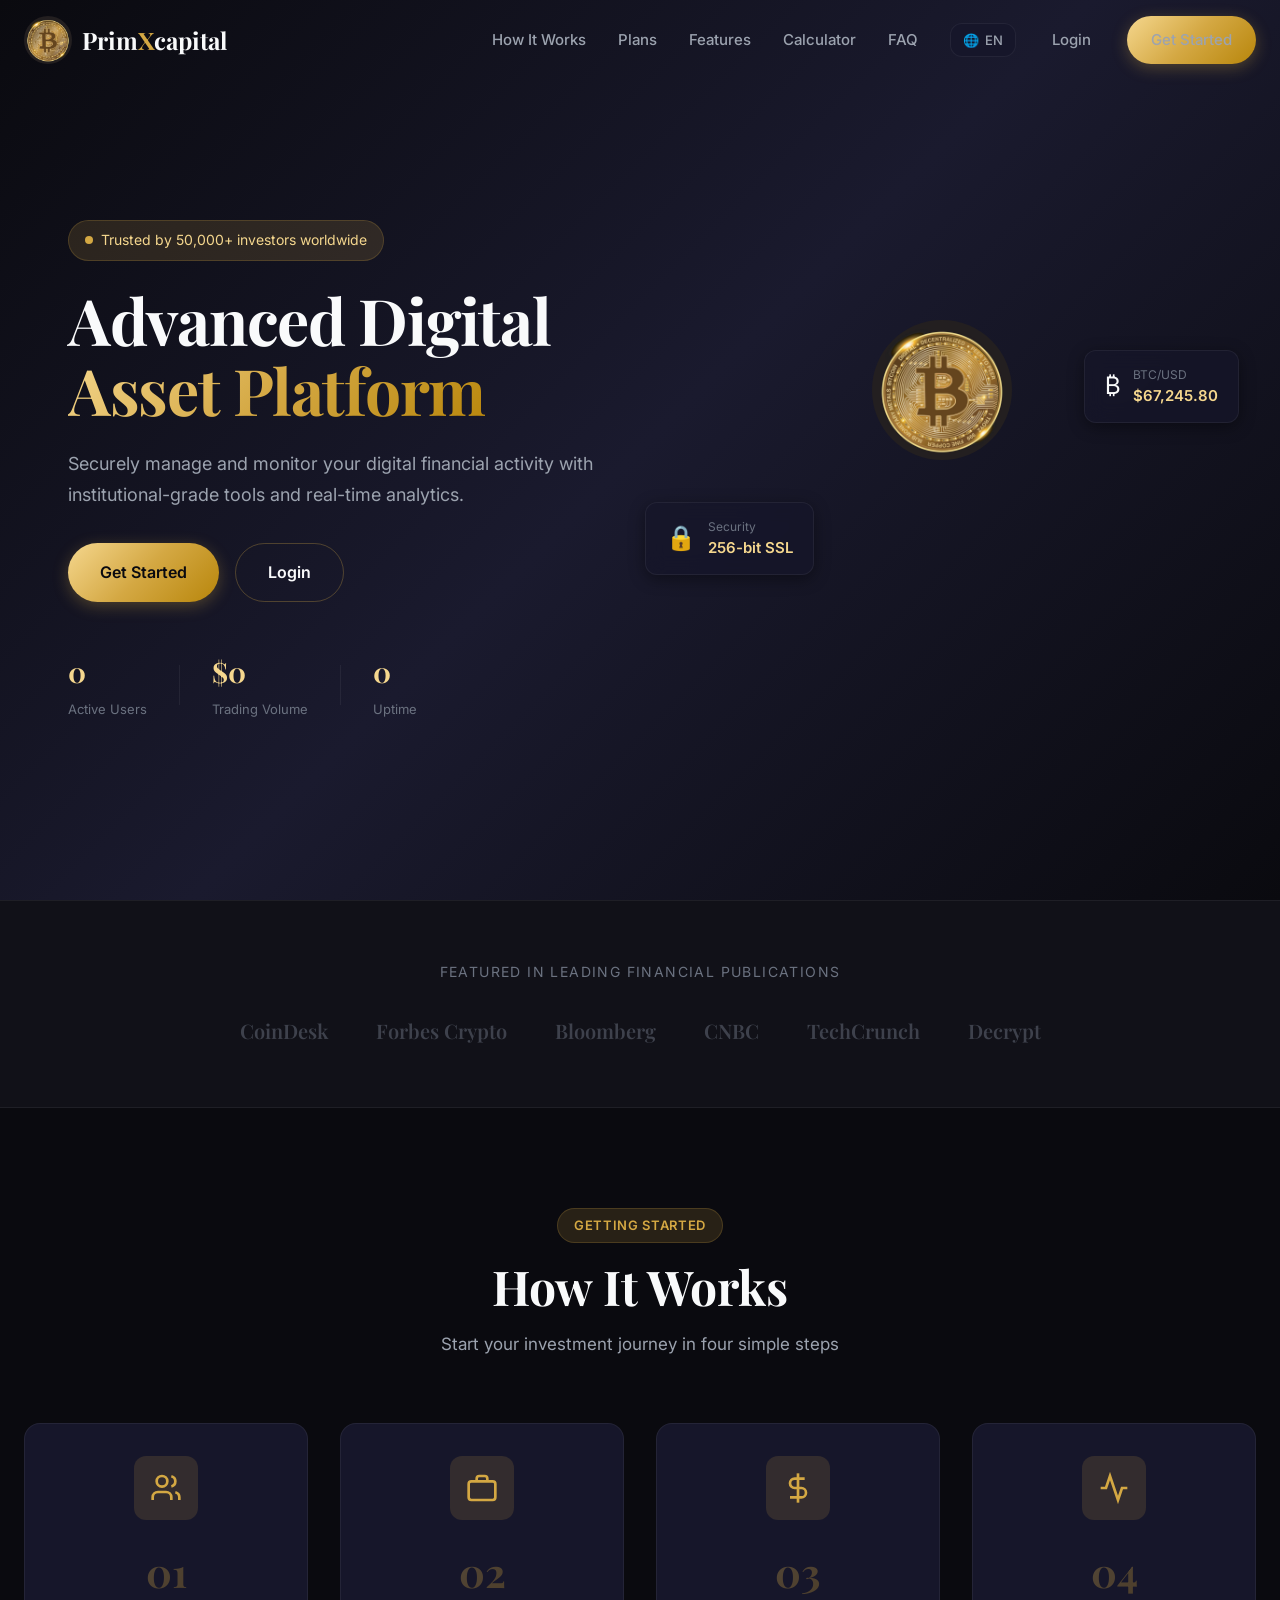
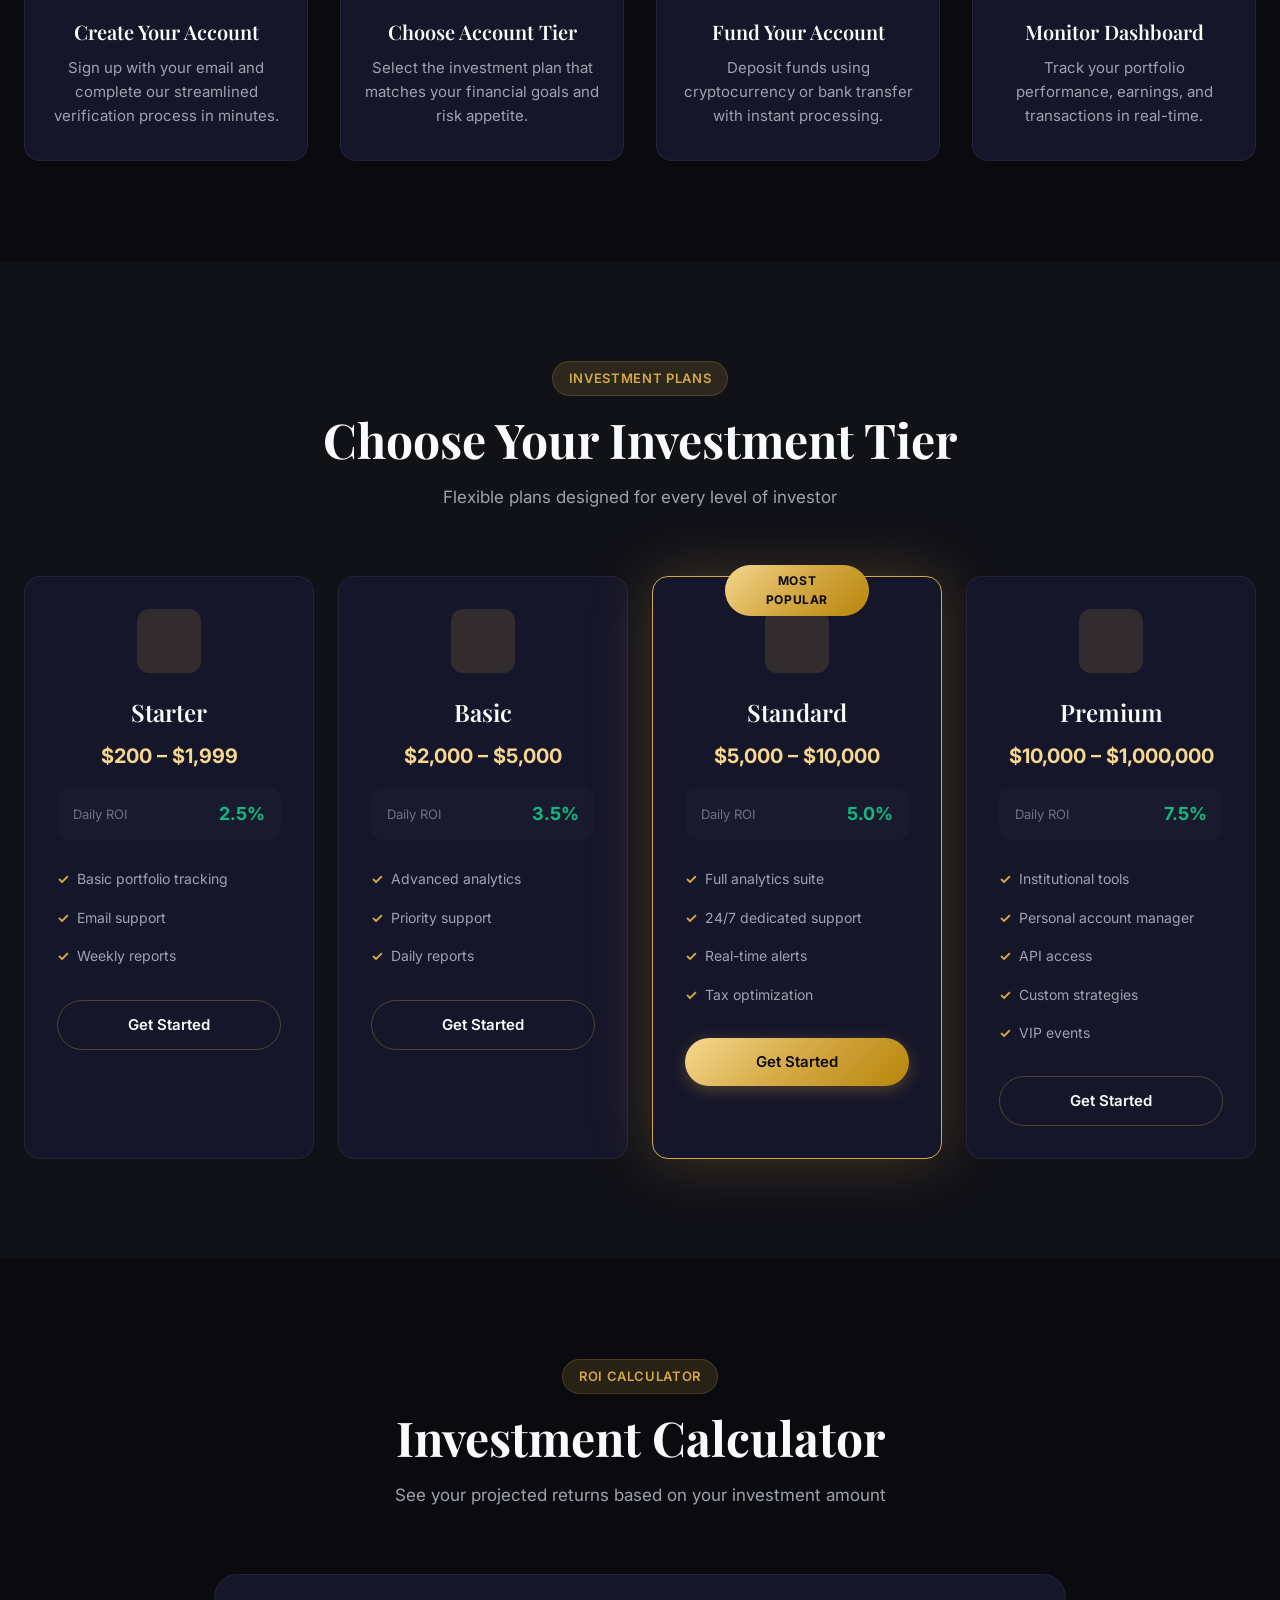
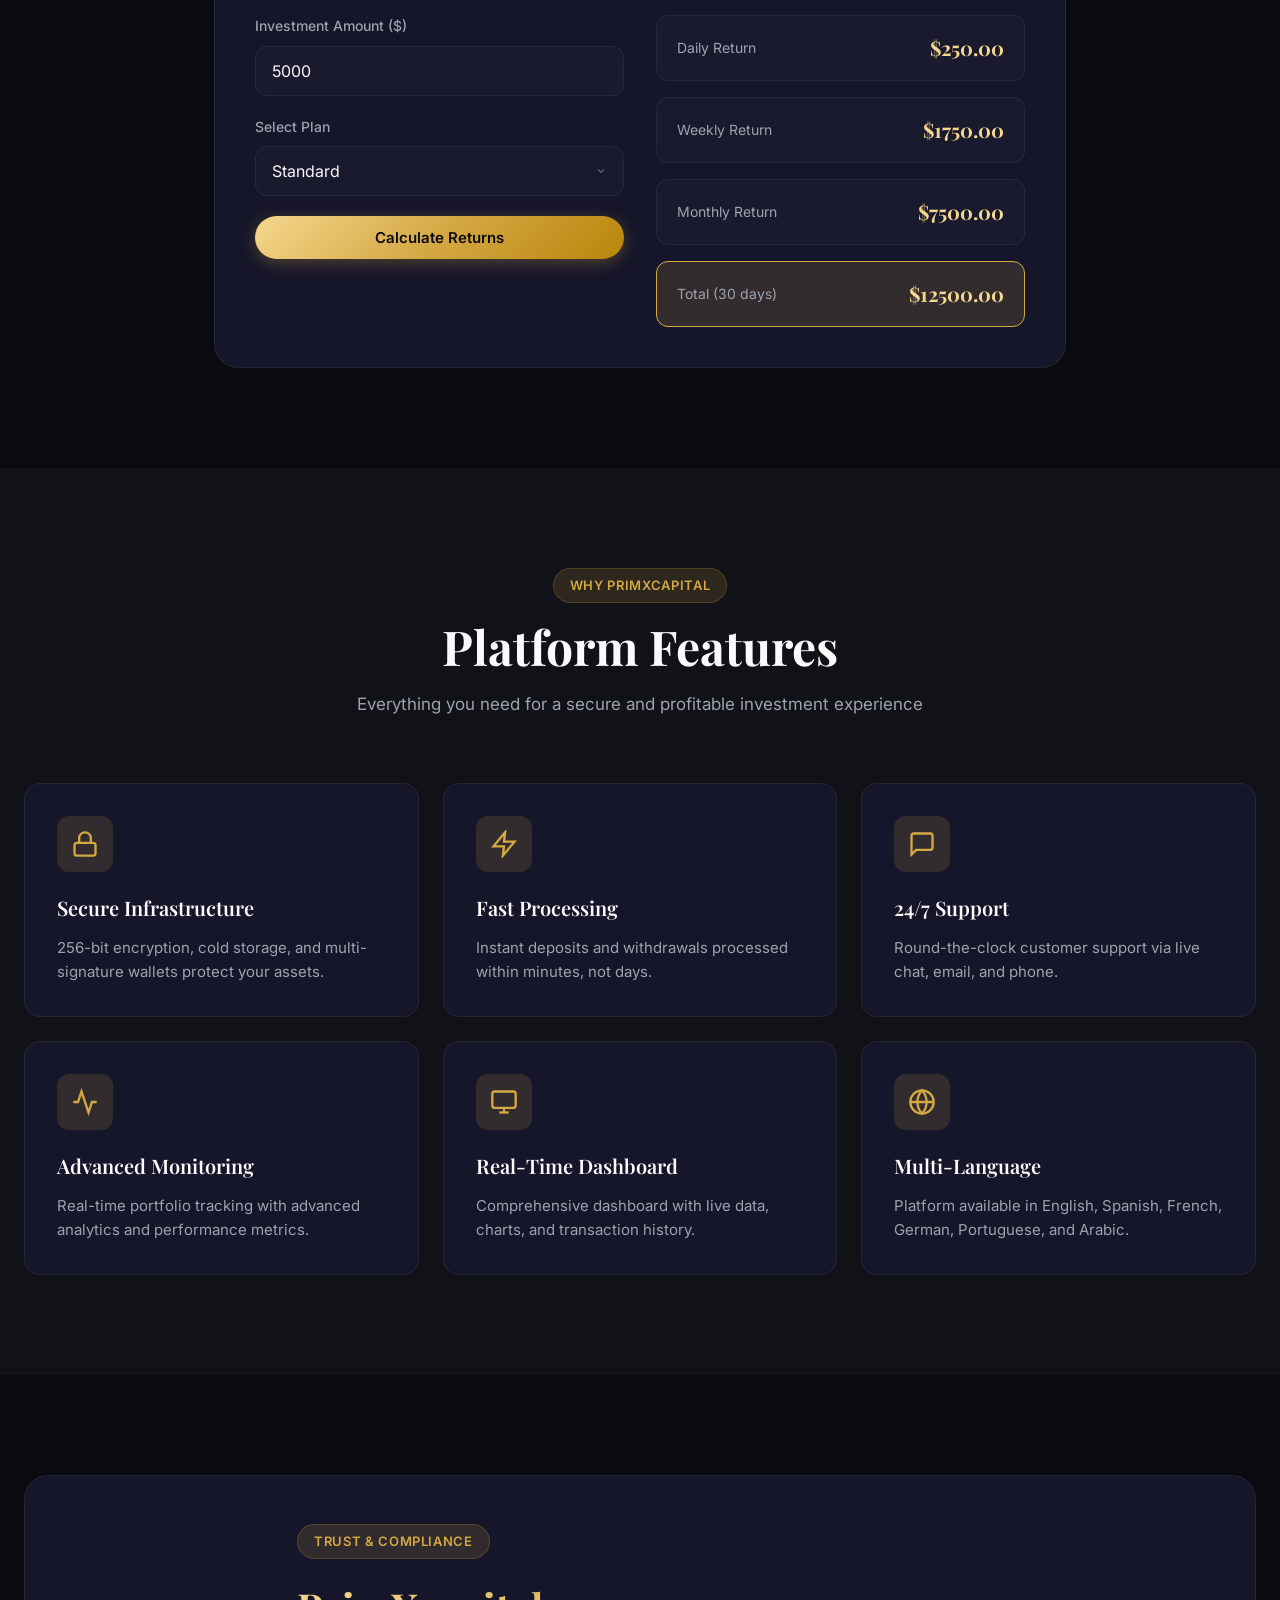
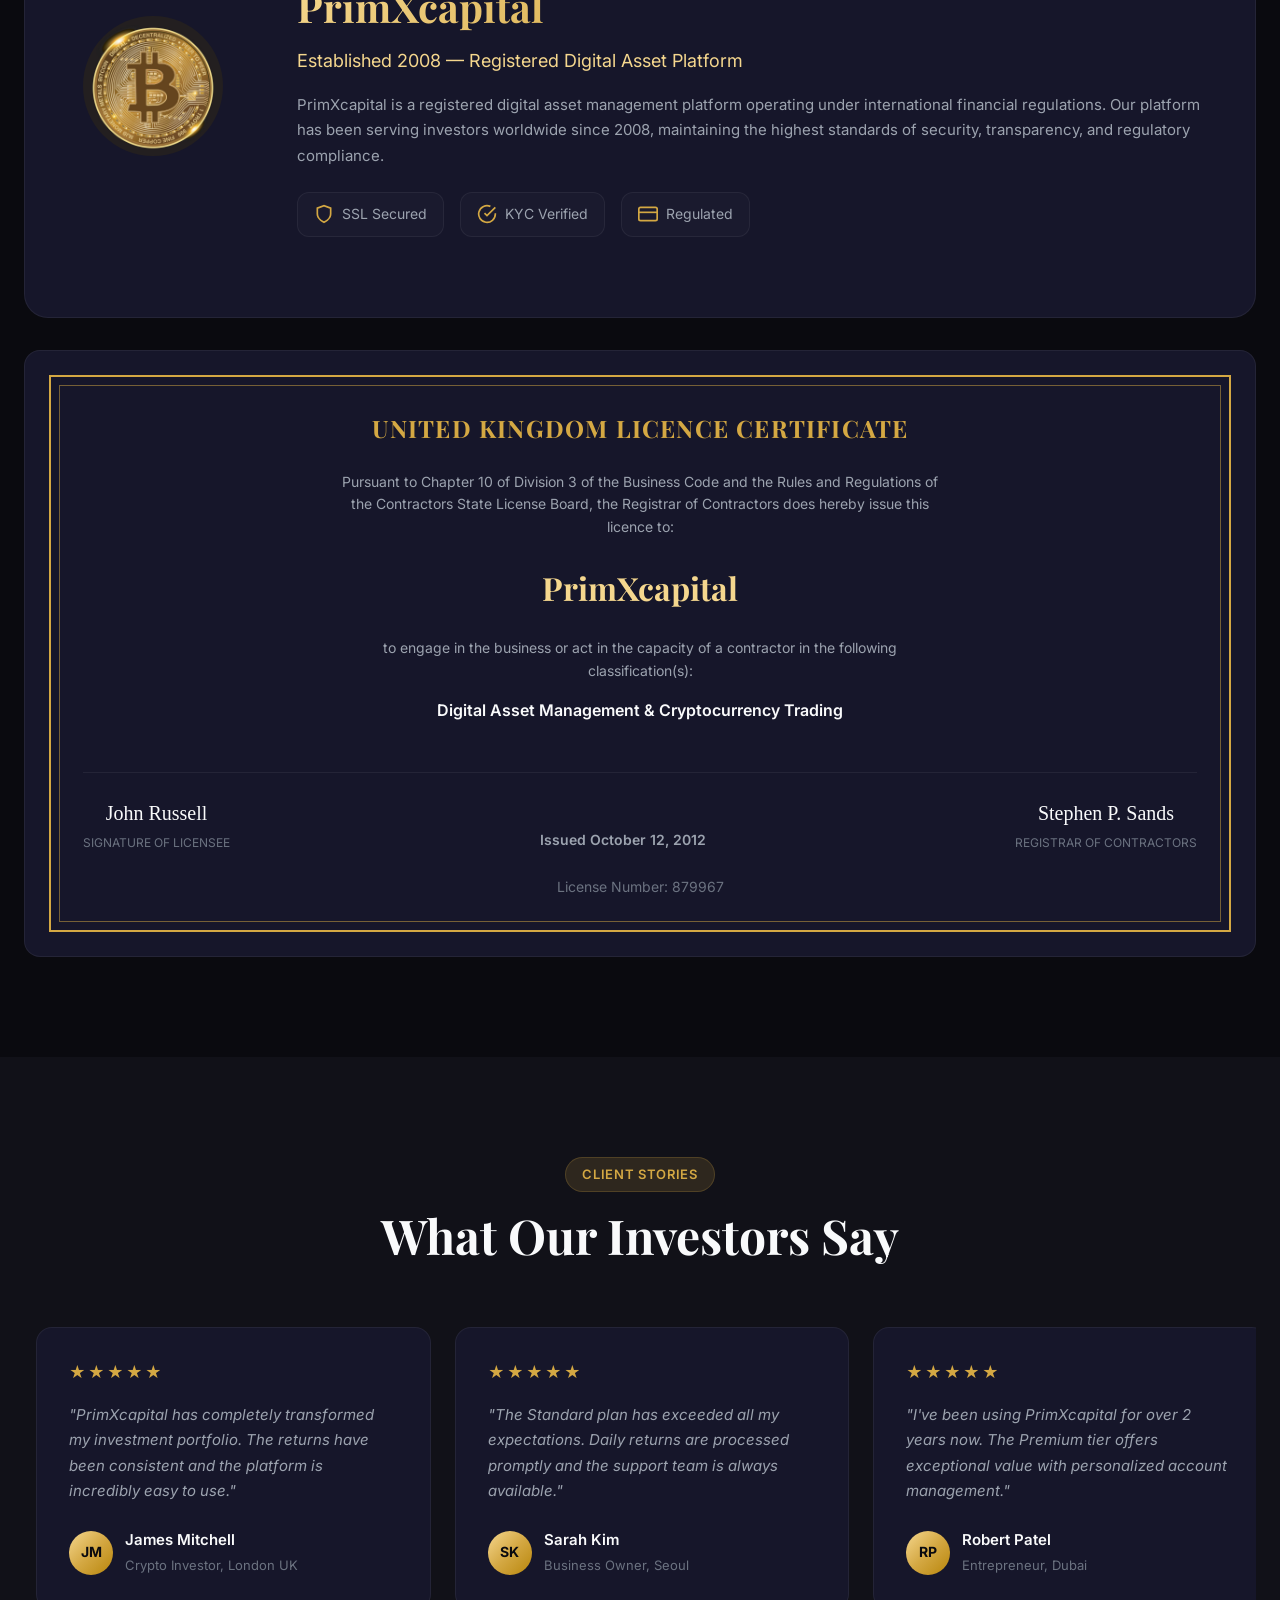
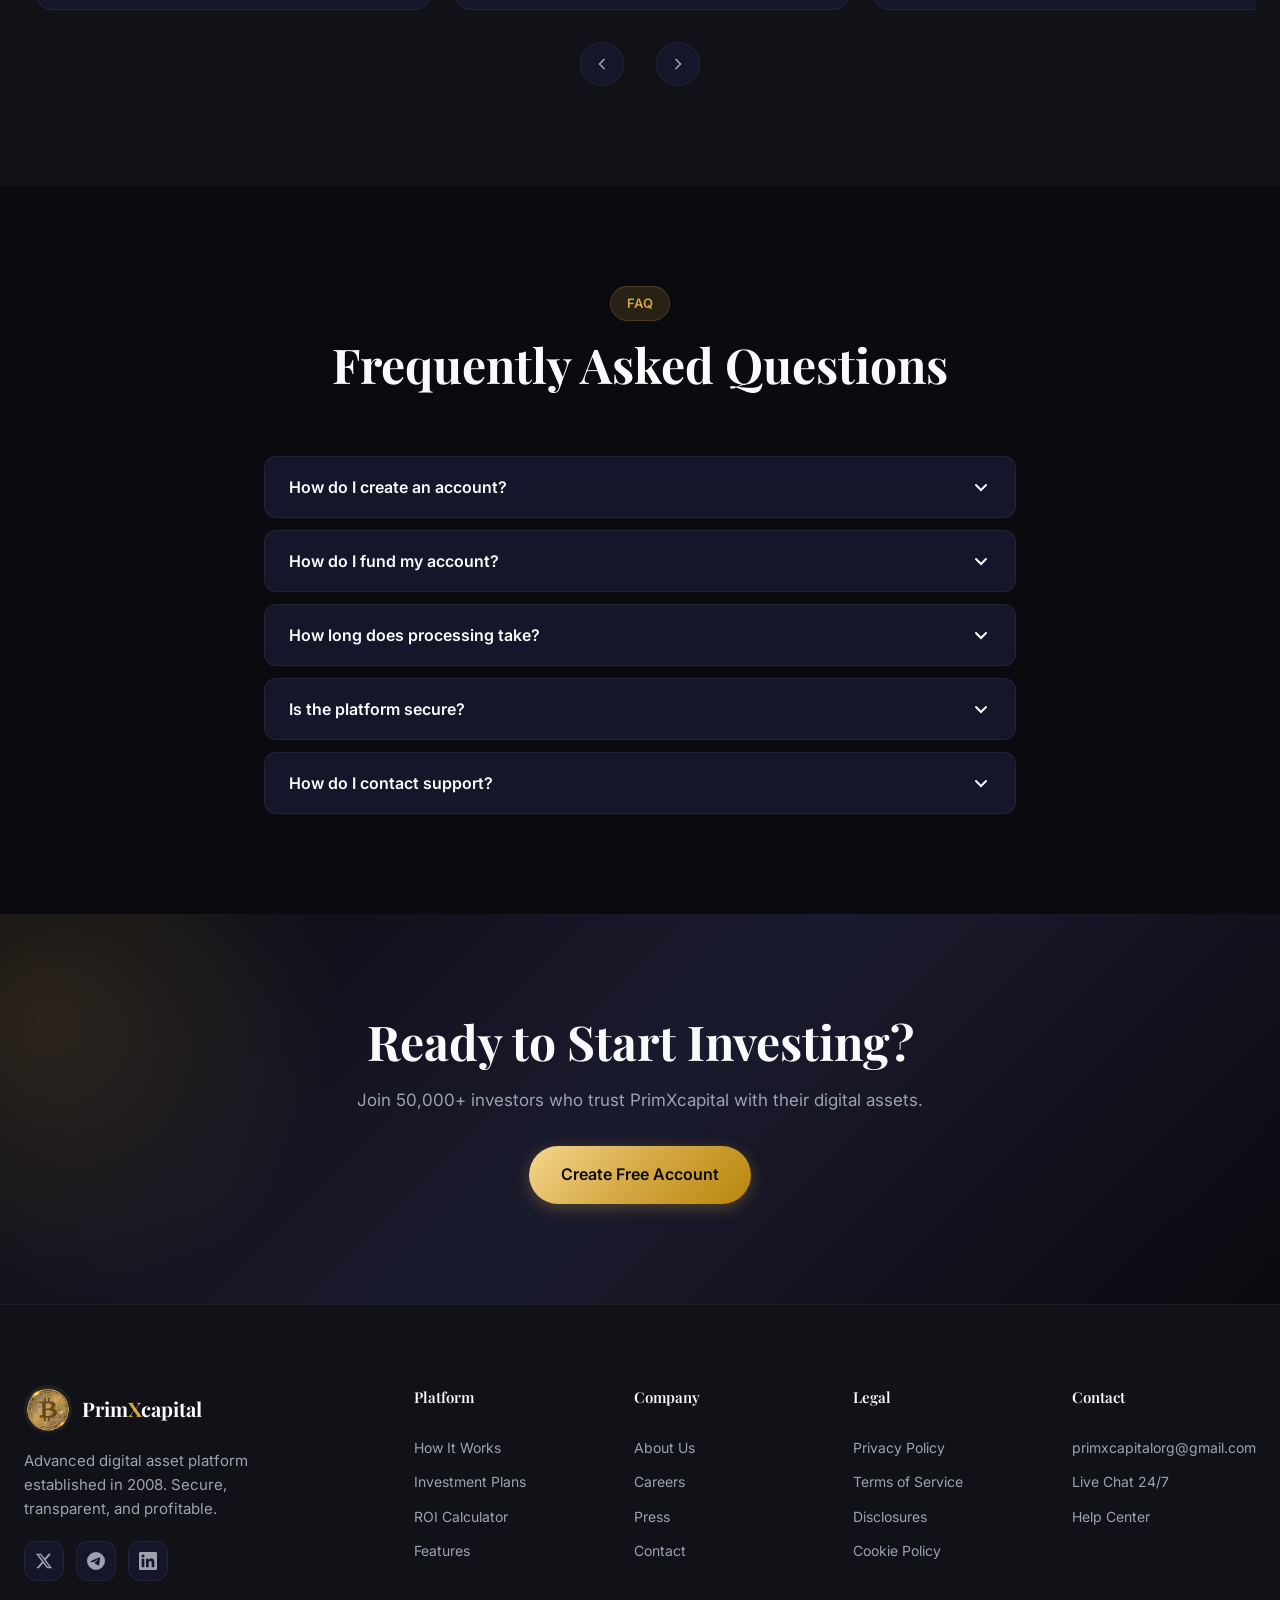
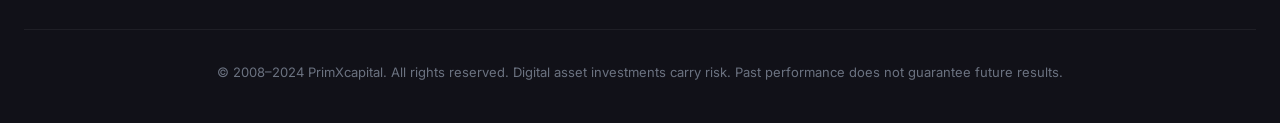
==== commit 410bac36: "Update index.html" ====
--- a/index.html
+++ b/index.html
@@ -26,7 +26,8 @@
         <a href="#features" data-i18n="nav_features">Features</a>
         <a href="#calculator" data-i18n="nav_calc">Calculator</a>
         <a href="#faq" data-i18n="nav_faq">FAQ</a>
-        </na class="nav__actions">
+        
+        <nav class="nav__actions">
         <div class="lang-selector">
           <button class="lang-btn" id="langBtn">
 
--- a/style.css
+++ b/style.css
@@ -2405,18 +2405,216 @@
   color: gold !important;
 }
 
-.sidebar {
+
+/* --- Premium Dashboard Header User Profile Styling --- */
+.dashboard__user-profile {
+  display: flex;
+  align-items: center;
+  gap: 12px;
+  background: var(--surface-glass);
+  padding: 6px 16px;
+  border-radius: var(--radius-pill);
+  border: 1px solid var(--border);
+  box-shadow: var(--shadow-sm);
+  transition: all var(--transition);
+}
+
+.dashboard__user-profile:hover {
+  border-color: var(--border-hover);
+  box-shadow: var(--shadow-glow);
+}
+
+.dashboard__user-avatar {
+  width: 38px;
+  height: 38px;
+  background: var(--gradient-gold);
+  border-radius: 50%;
+  display: flex;
+  align-items: center;
+  justify-content: center;
+  font-weight: 700;
+  font-size: 0.95rem;
+  color: #0a0a0f;
+  box-shadow: 0 0 8px rgba(212, 168, 67, 0.4);
+}
+
+.dashboard__user-details {
+  display: flex;
+  flex-direction: column;
+  line-height: 1.2;
+}
+
+.dashboard__user-name {
+  font-weight: 600;
+  font-size: 0.875rem;
+  color: var(--text-primary);
+}
+
+.dashboard__user-email {
+  font-size: 0.7rem;
+  color: var(--text-secondary);
+  opacity: 0.85;
+}
+
+/* --- Admin User Accounts Table & Controls --- */
+.admin-adjust-btn {
+  background: var(--accent-glow);
+  color: var(--accent);
+  border: 1px solid var(--border-hover);
+  padding: 4px 10px;
+  font-size: 0.75rem;
+  font-weight: 600;
+  border-radius: var(--radius-sm);
+  transition: all var(--transition-fast);
+}
+
+.admin-adjust-btn:hover {
+  background: var(--accent);
+  color: #0a0a0f;
+  border-color: var(--accent);
+}
+
+/* --- Admin Edit Profile Modal --- */
+.admin-modal-overlay {
+  display: none;
   position: fixed;
+  top: 0;
   left: 0;
-  top: 0;
+  width: 100%;
   height: 100%;
-  width: 260px;
-  background: #0a0a0f;
-  transform: translateX(-100%);
-  transition: transform 0.3s ease;
-  z-index: 1000;
-}
-
-.sidebar.active {
-  transform: translateX(0);
-}
+  background: rgba(0, 0, 0, 0.85);
+  backdrop-filter: blur(8px);
+  align-items: center;
+  justify-content: center;
+  z-index: 9999;
+  padding: 16px;
+  overflow-y: auto;
+}
+
+.admin-modal-overlay.active {
+  display: flex;
+}
+
+.admin-modal-card {
+  background: var(--surface-glass);
+  border: 1px solid var(--border-hover);
+  border-radius: var(--radius-lg);
+  width: 100%;
+  max-width: 650px;
+  padding: 32px;
+  box-shadow: var(--shadow-glow-strong);
+  position: relative;
+  max-height: 90vh;
+  display: flex;
+  flex-direction: column;
+}
+
+.admin-modal-header {
+  display: flex;
+  justify-content: space-between;
+  align-items: center;
+  margin-bottom: 24px;
+  border-bottom: 1px solid var(--border);
+  padding-bottom: 16px;
+}
+
+.admin-modal-title {
+  font-family: var(--font-heading);
+  font-size: 1.5rem;
+  font-weight: 600;
+  color: var(--accent-light);
+}
+
+.admin-modal-close {
+  color: var(--text-muted);
+  font-size: 1.5rem;
+  cursor: pointer;
+  transition: color var(--transition-fast);
+  background: none;
+  border: none;
+}
+
+.admin-modal-close:hover {
+  color: var(--danger);
+}
+
+.admin-modal-body {
+  overflow-y: auto;
+  flex: 1;
+  padding-right: 8px;
+}
+
+/* Custom scrollbar for modal body */
+.admin-modal-body::-webkit-scrollbar {
+  width: 6px;
+}
+.admin-modal-body::-webkit-scrollbar-track {
+  background: var(--bg-primary);
+}
+.admin-modal-body::-webkit-scrollbar-thumb {
+  background: var(--border-hover);
+  border-radius: var(--radius-sm);
+}
+
+.admin-form-grid {
+  display: grid;
+  grid-template-columns: repeat(2, 1fr);
+  gap: 16px;
+}
+
+@media (max-width: 580px) {
+  .admin-form-grid {
+    grid-template-columns: 1fr;
+  }
+}
+
+.admin-form-group {
+  display: flex;
+  flex-direction: column;
+  gap: 6px;
+}
+
+.admin-form-group--full {
+  grid-column: span 2;
+}
+
+@media (max-width: 580px) {
+  .admin-form-group--full {
+    grid-column: span 1;
+  }
+}
+
+.admin-form-group label {
+  font-size: 0.8125rem;
+  color: var(--text-secondary);
+  font-weight: 500;
+}
+
+.admin-input, .admin-select-field {
+  background: var(--bg-tertiary);
+  border: 1px solid var(--border);
+  border-radius: var(--radius-sm);
+  padding: 10px 14px;
+  color: var(--text-primary);
+  font-family: inherit;
+  font-size: 0.875rem;
+  transition: border-color var(--transition-fast), box-shadow var(--transition-fast);
+  width: 100%;
+}
+
+.admin-input:focus, .admin-select-field:focus {
+  outline: none;
+  border-color: var(--accent);
+  box-shadow: 0 0 8px rgba(212, 168, 67, 0.25);
+}
+
+.admin-modal-footer {
+  display: flex;
+  justify-content: flex-end;
+  gap: 12px;
+  margin-top: 24px;
+  border-top: 1px solid var(--border);
+  padding-top: 16px;
+}
+
+
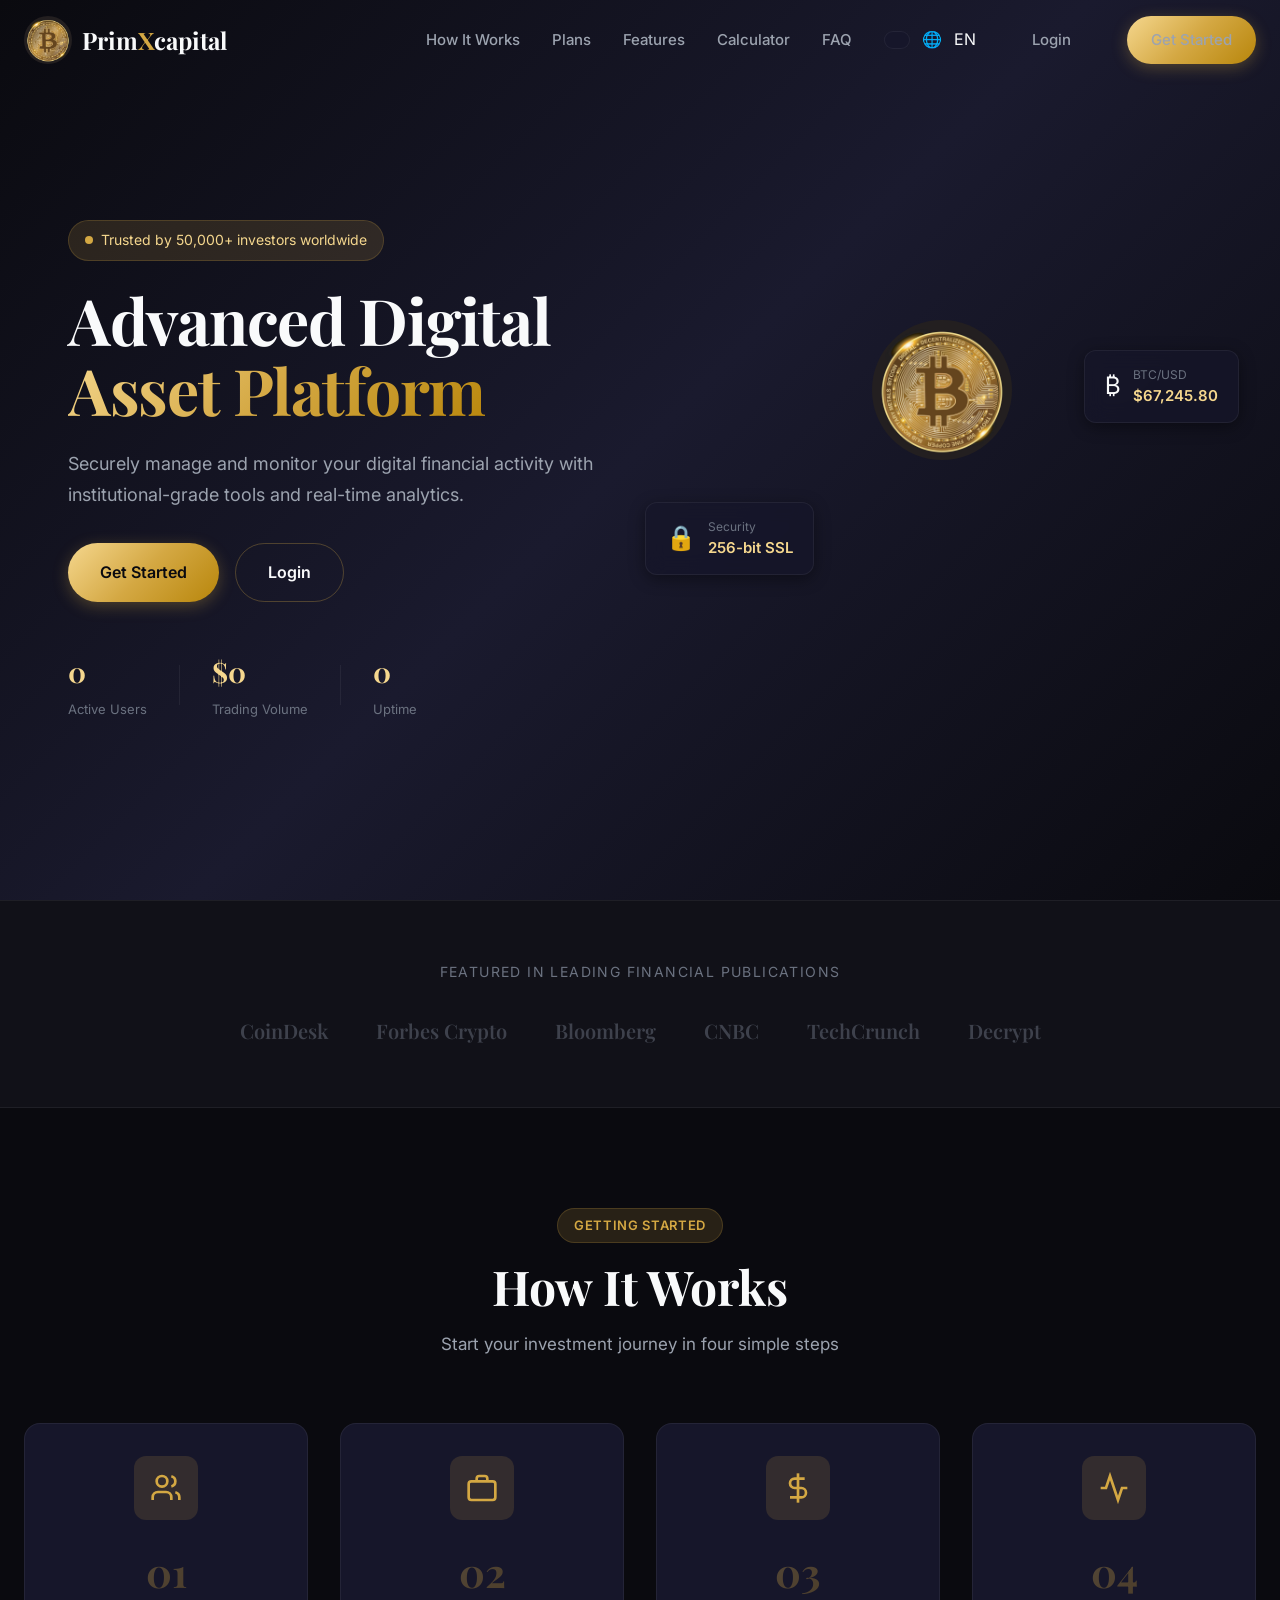
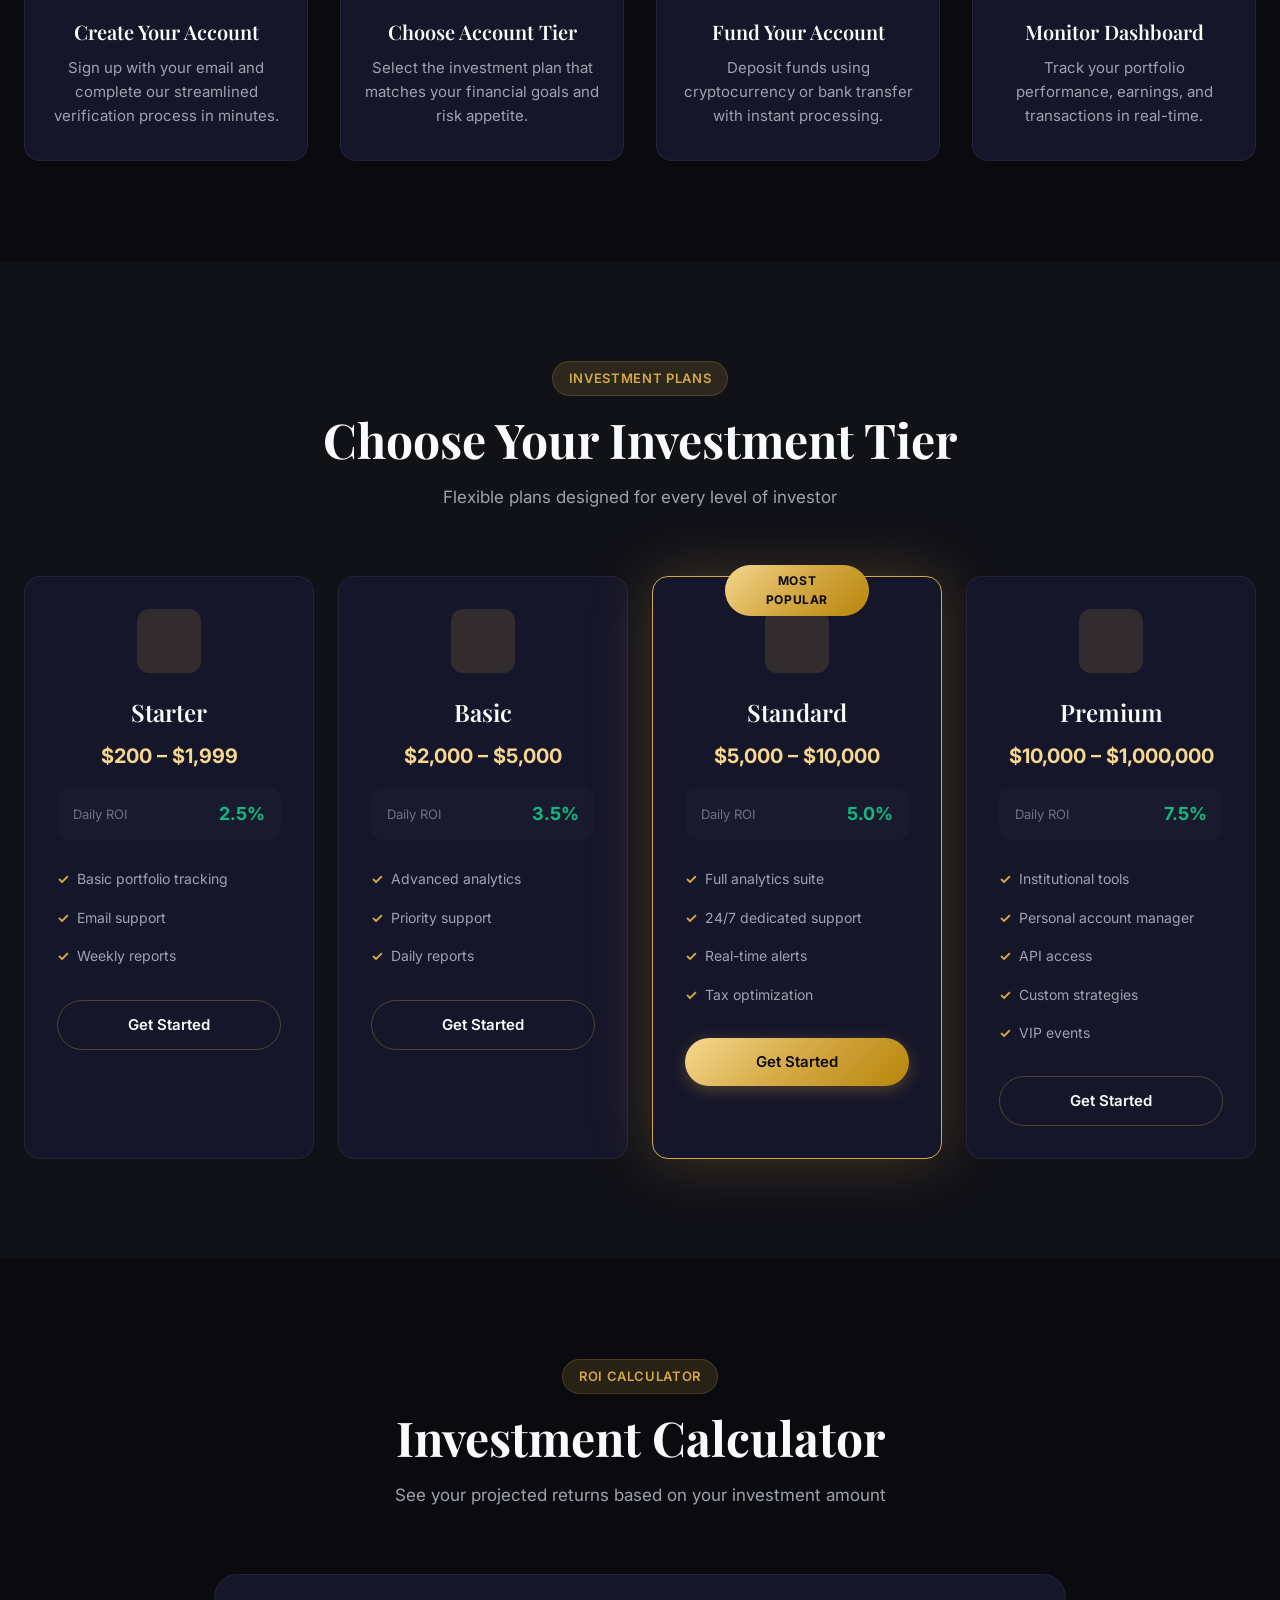
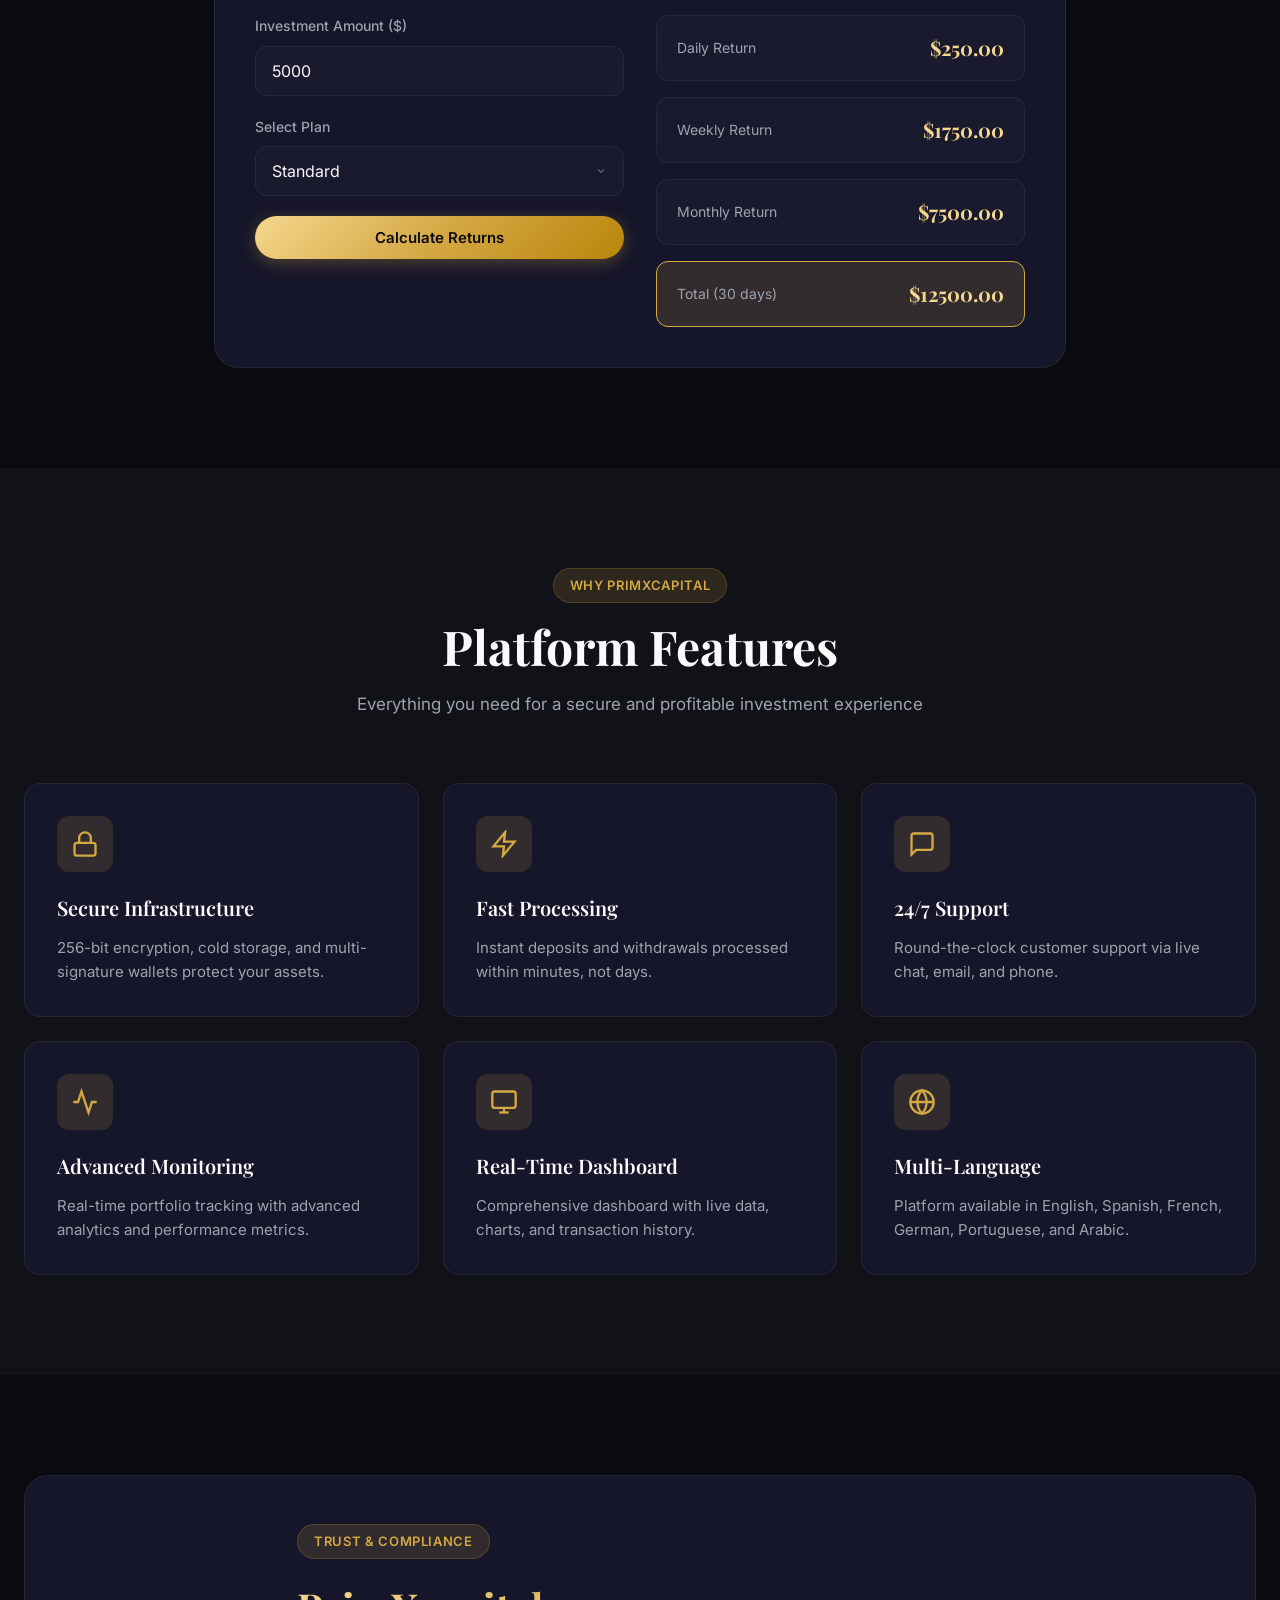
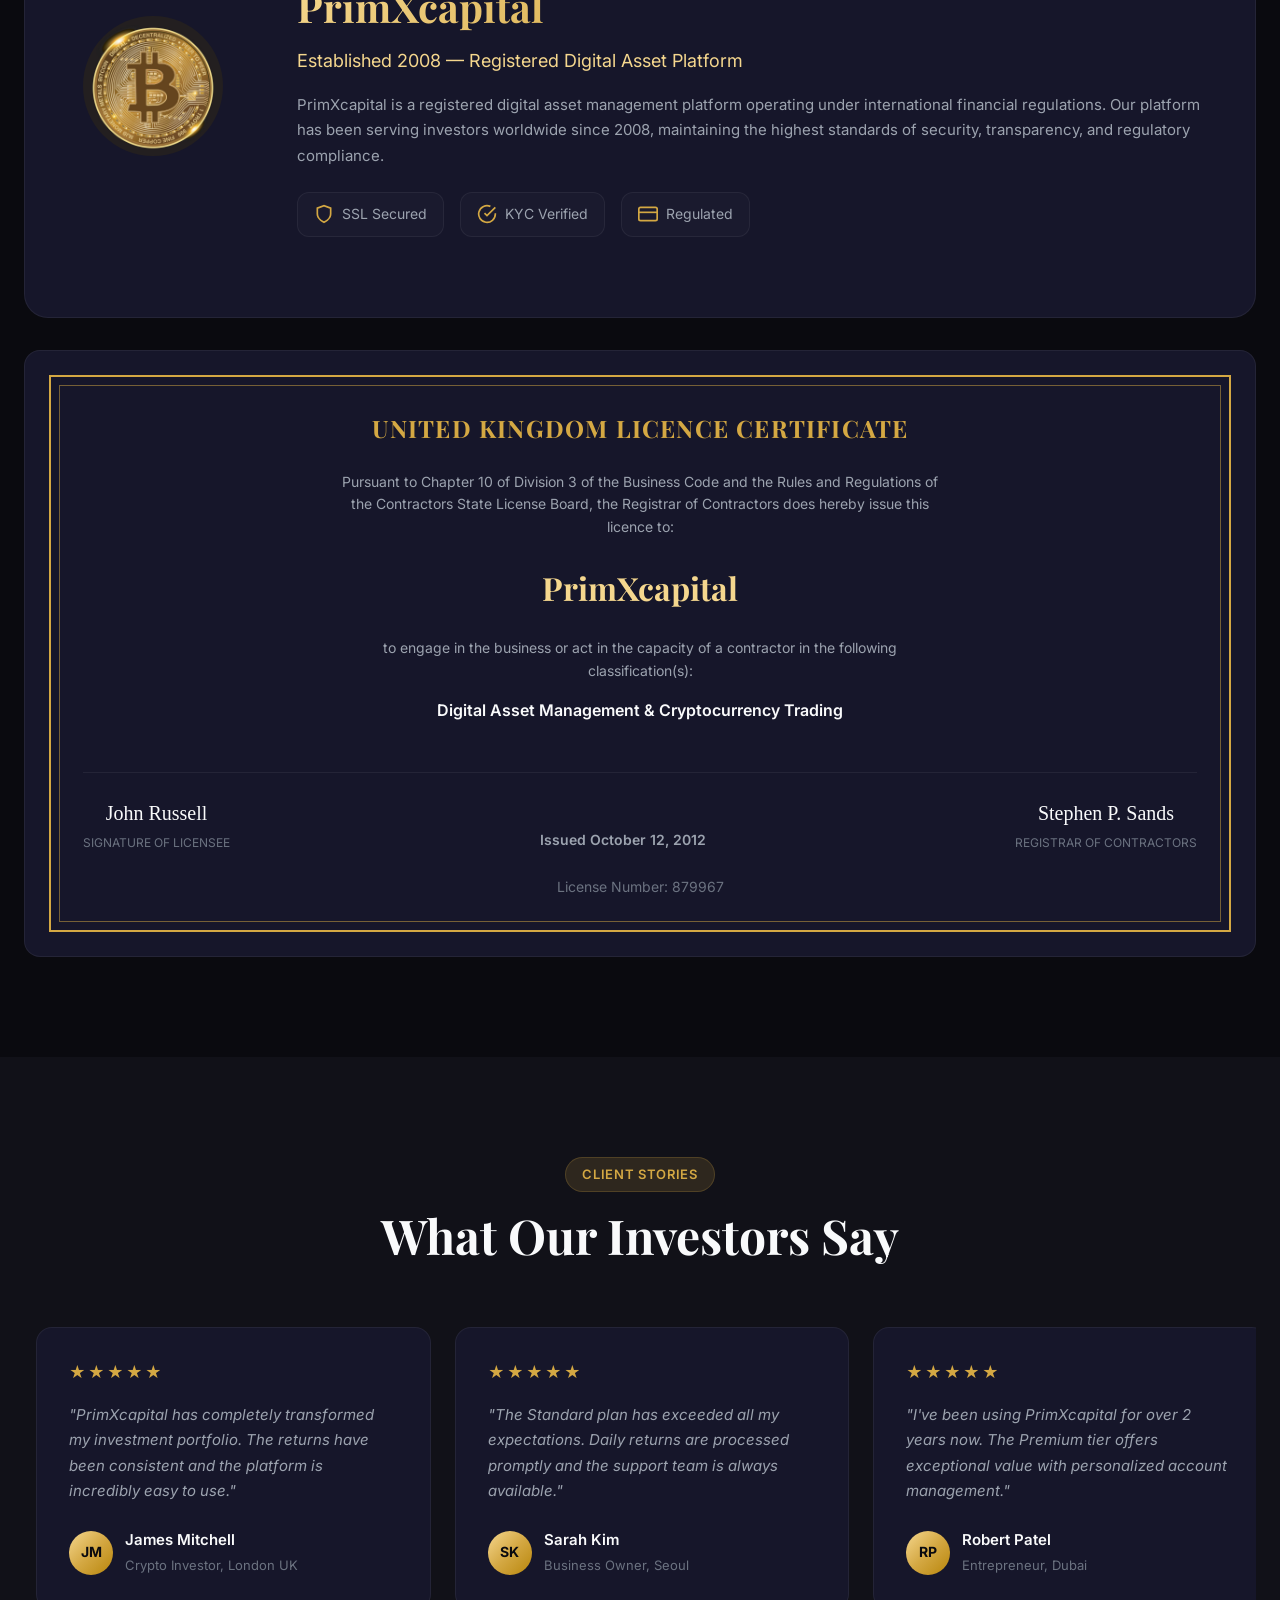
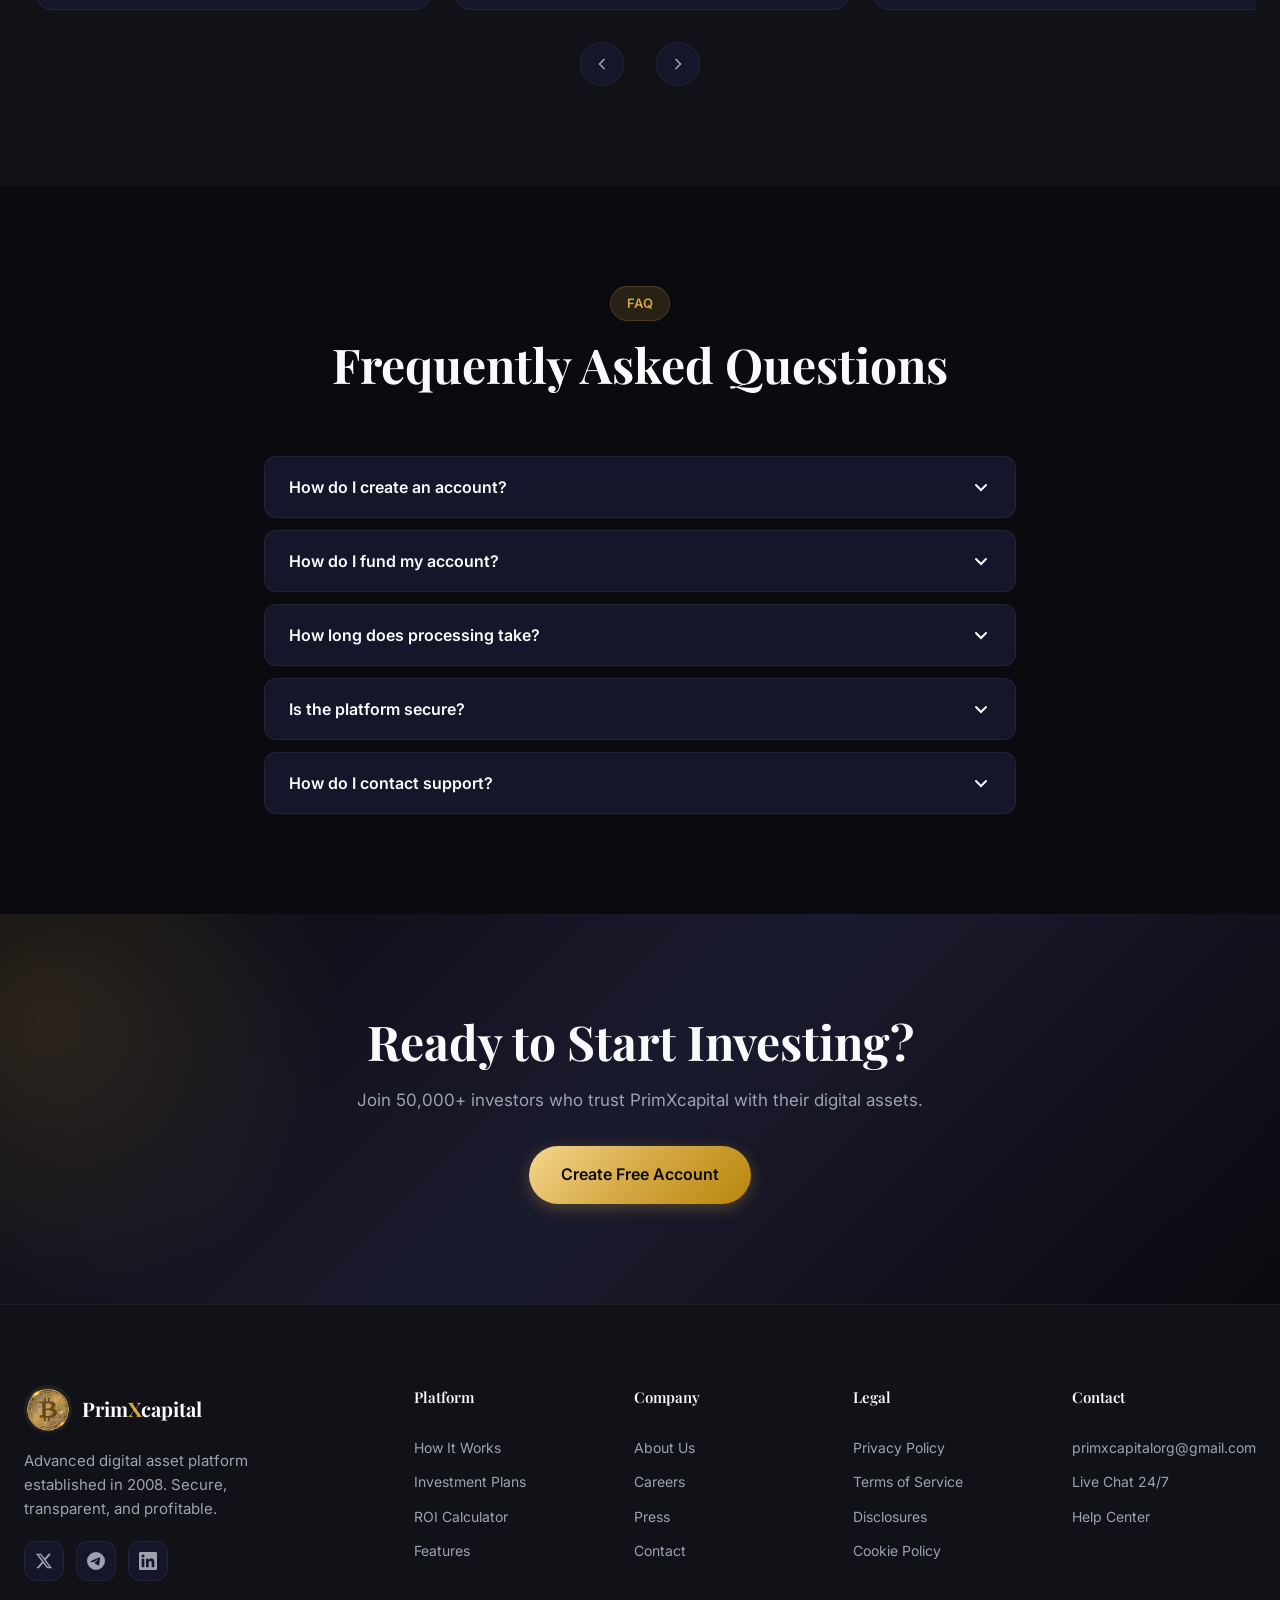
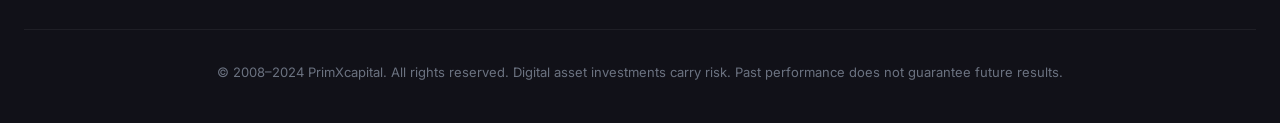
==== commit c13160a5: "Update index.html" ====
--- a/index.html
+++ b/index.html
@@ -27,10 +27,10 @@
         <a href="#calculator" data-i18n="nav_calc">Calculator</a>
         <a href="#faq" data-i18n="nav_faq">FAQ</a>
         
-        <nav class="nav__actions">
+        <div class="nav__actions">
         <div class="lang-selector">
           <button class="lang-btn" id="langBtn">
-
+        </div> 
             🌐<span id="currentLang">EN</span>
           </button>
           <div class="lang-dropdown" id="langDropdown">
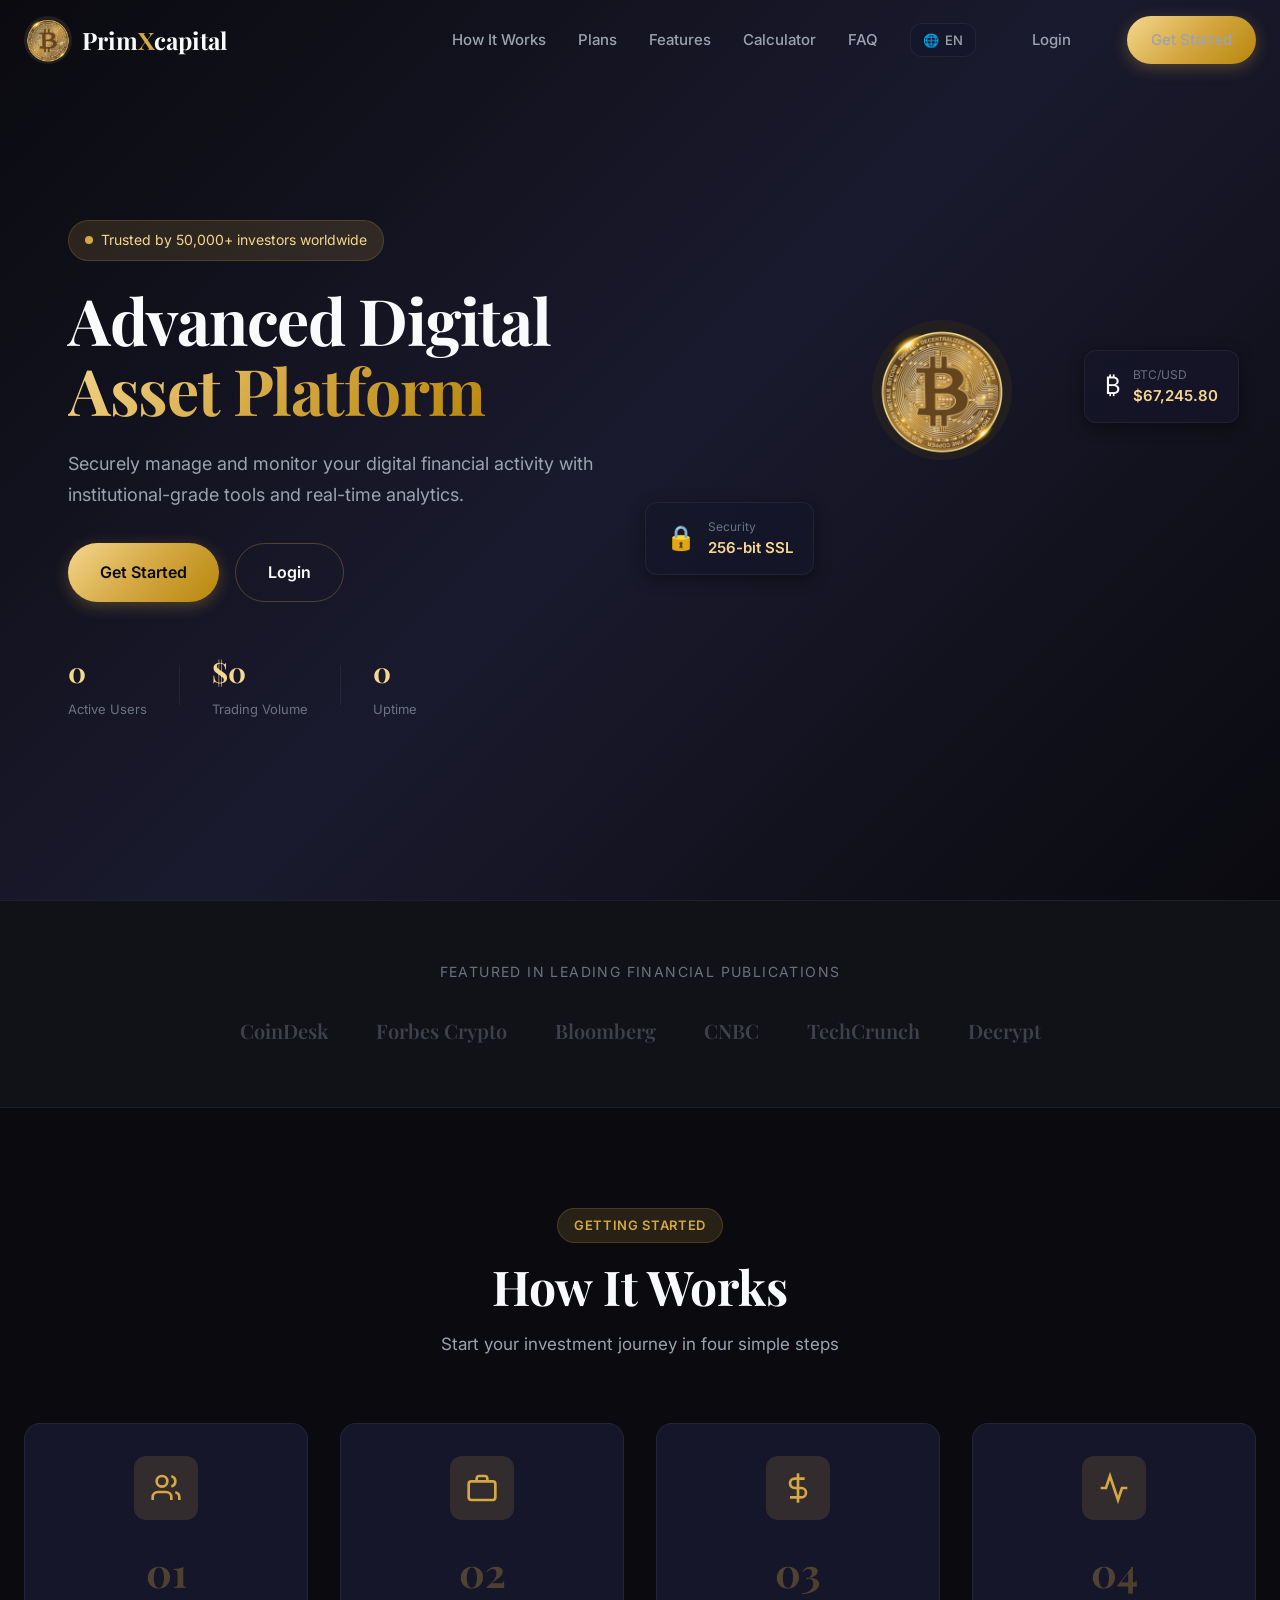
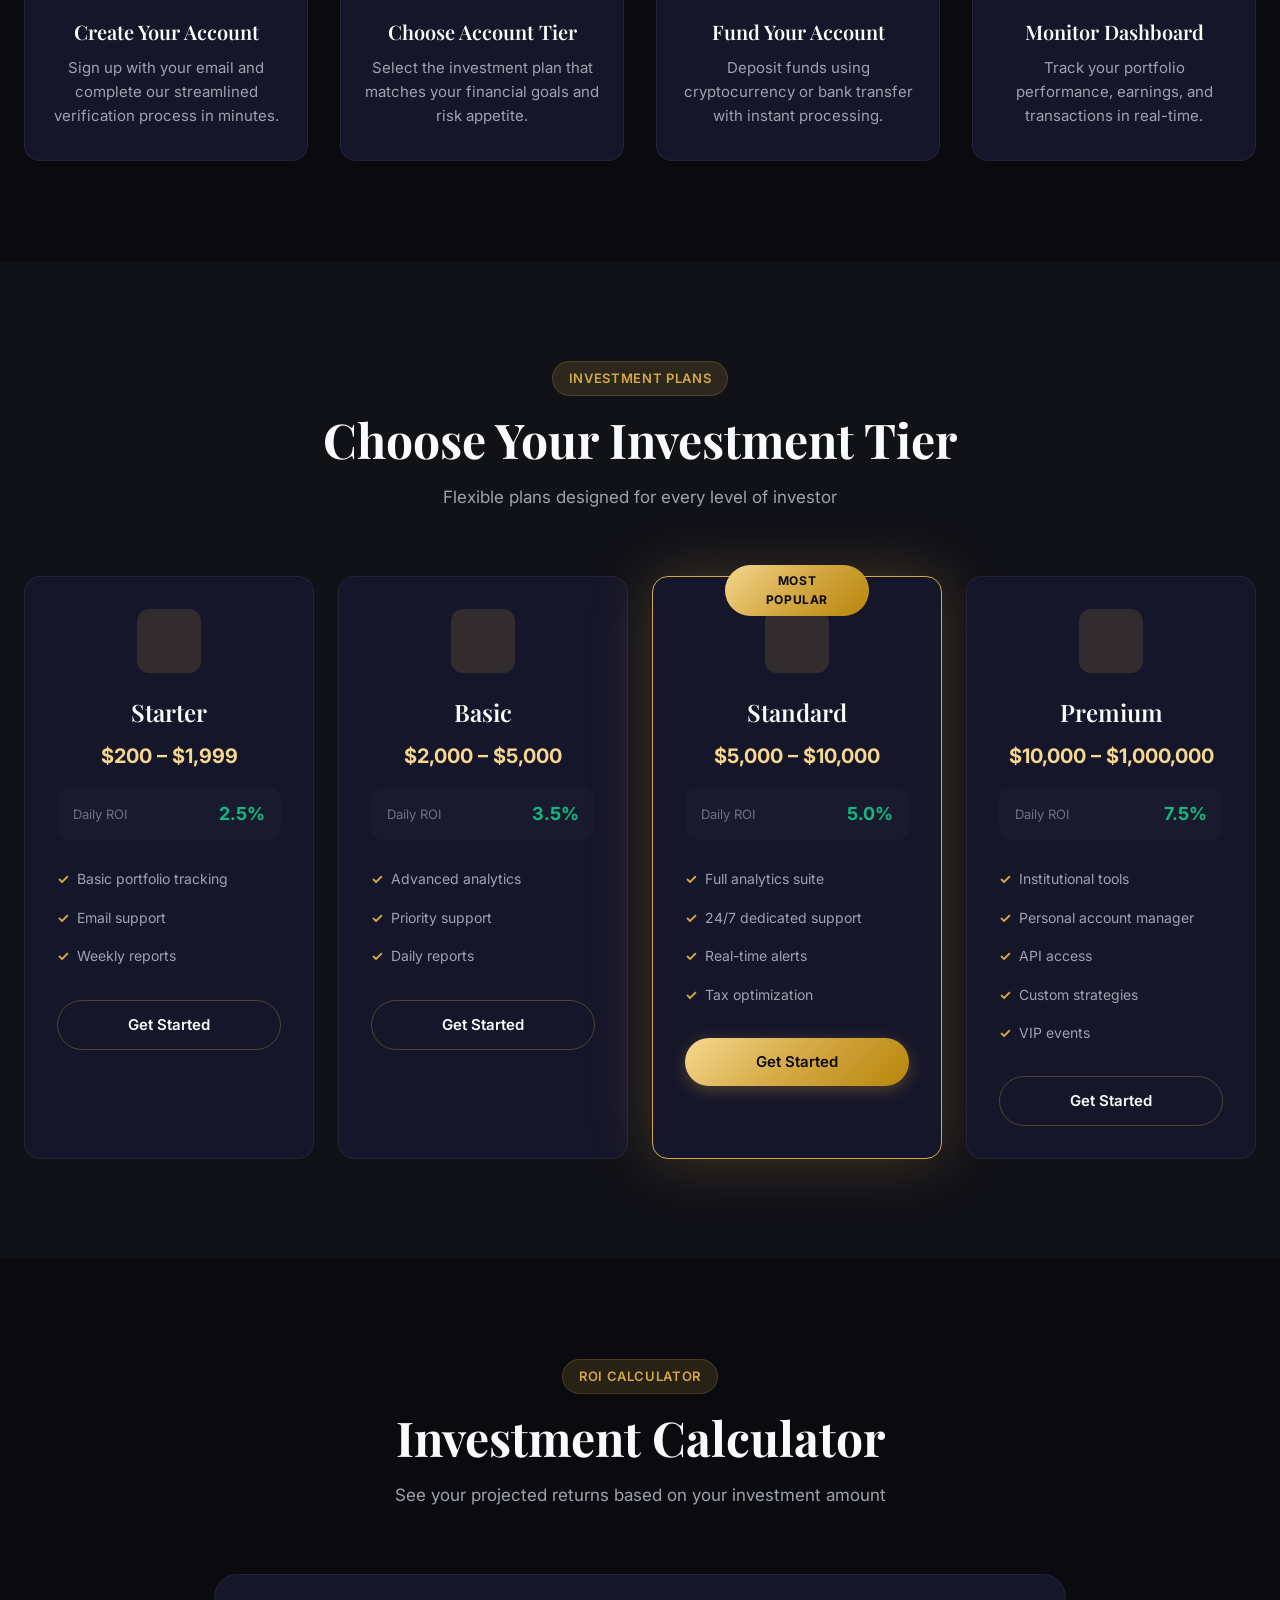
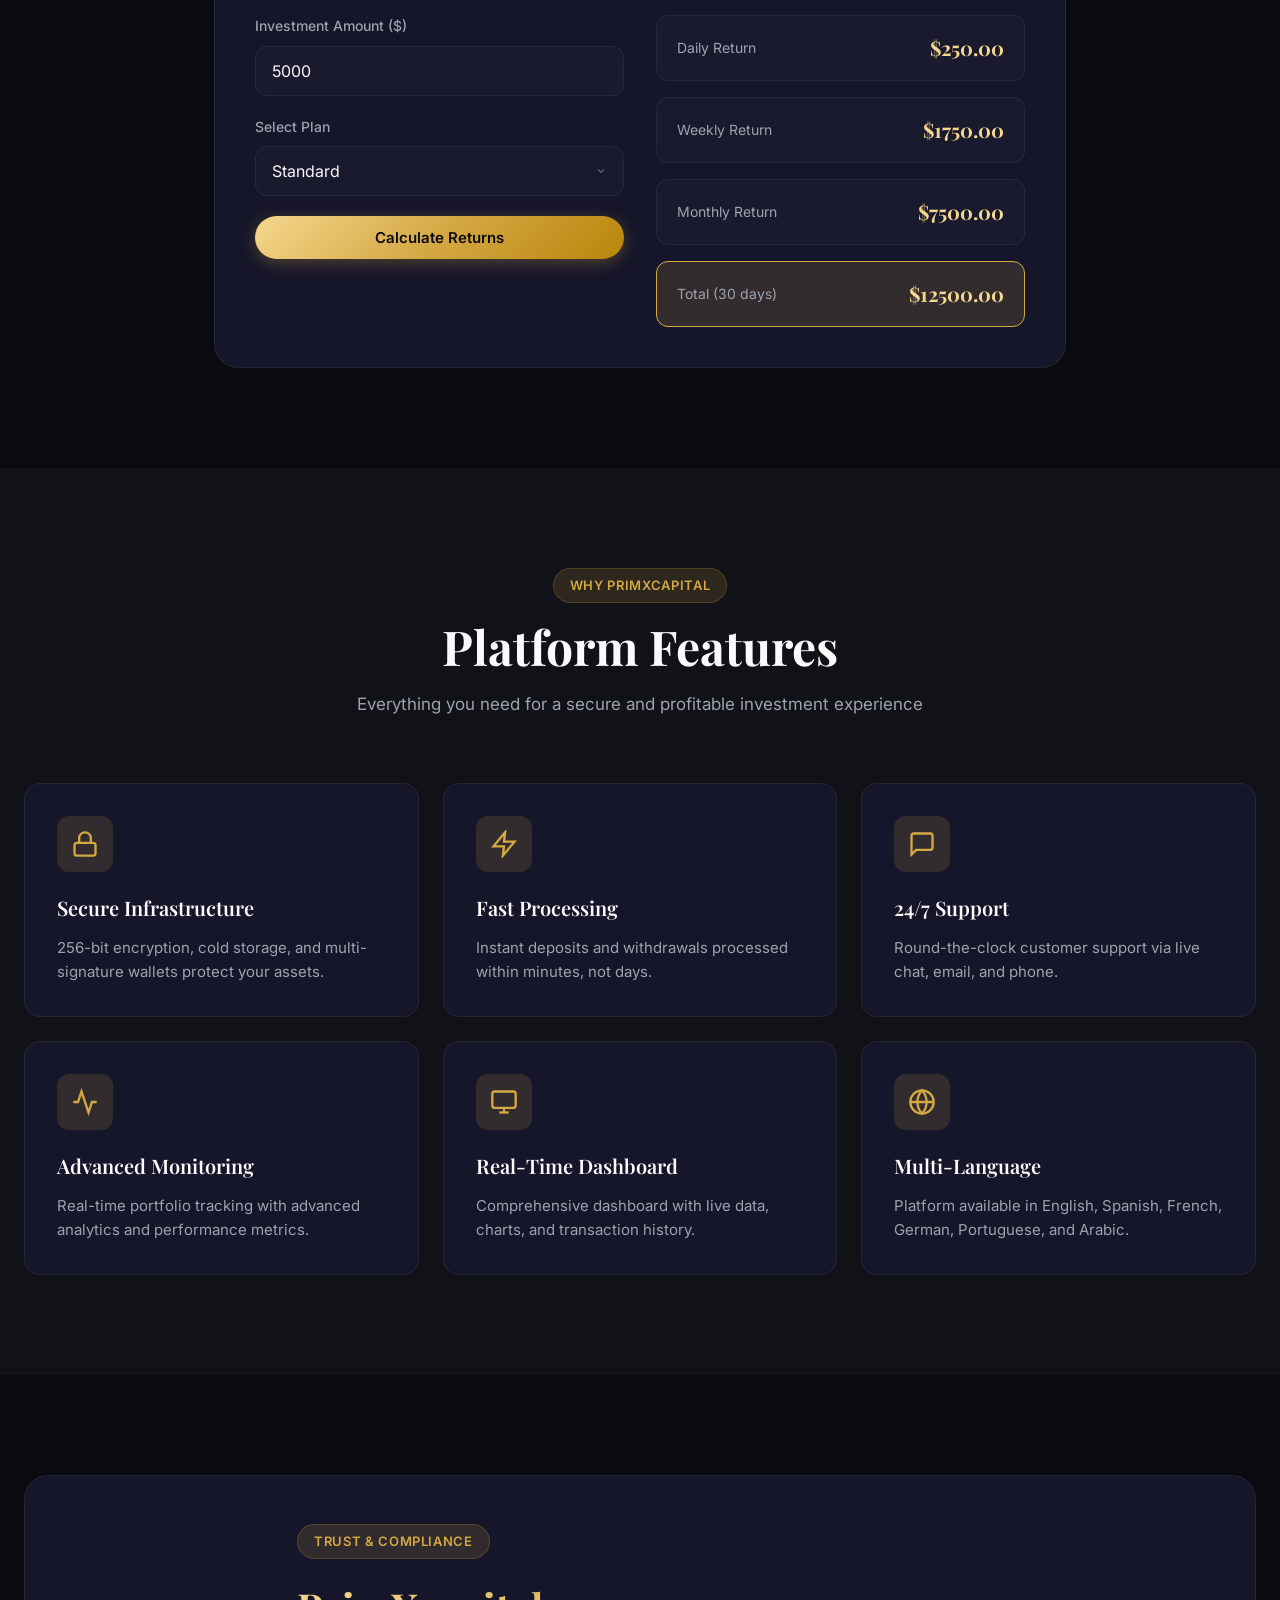
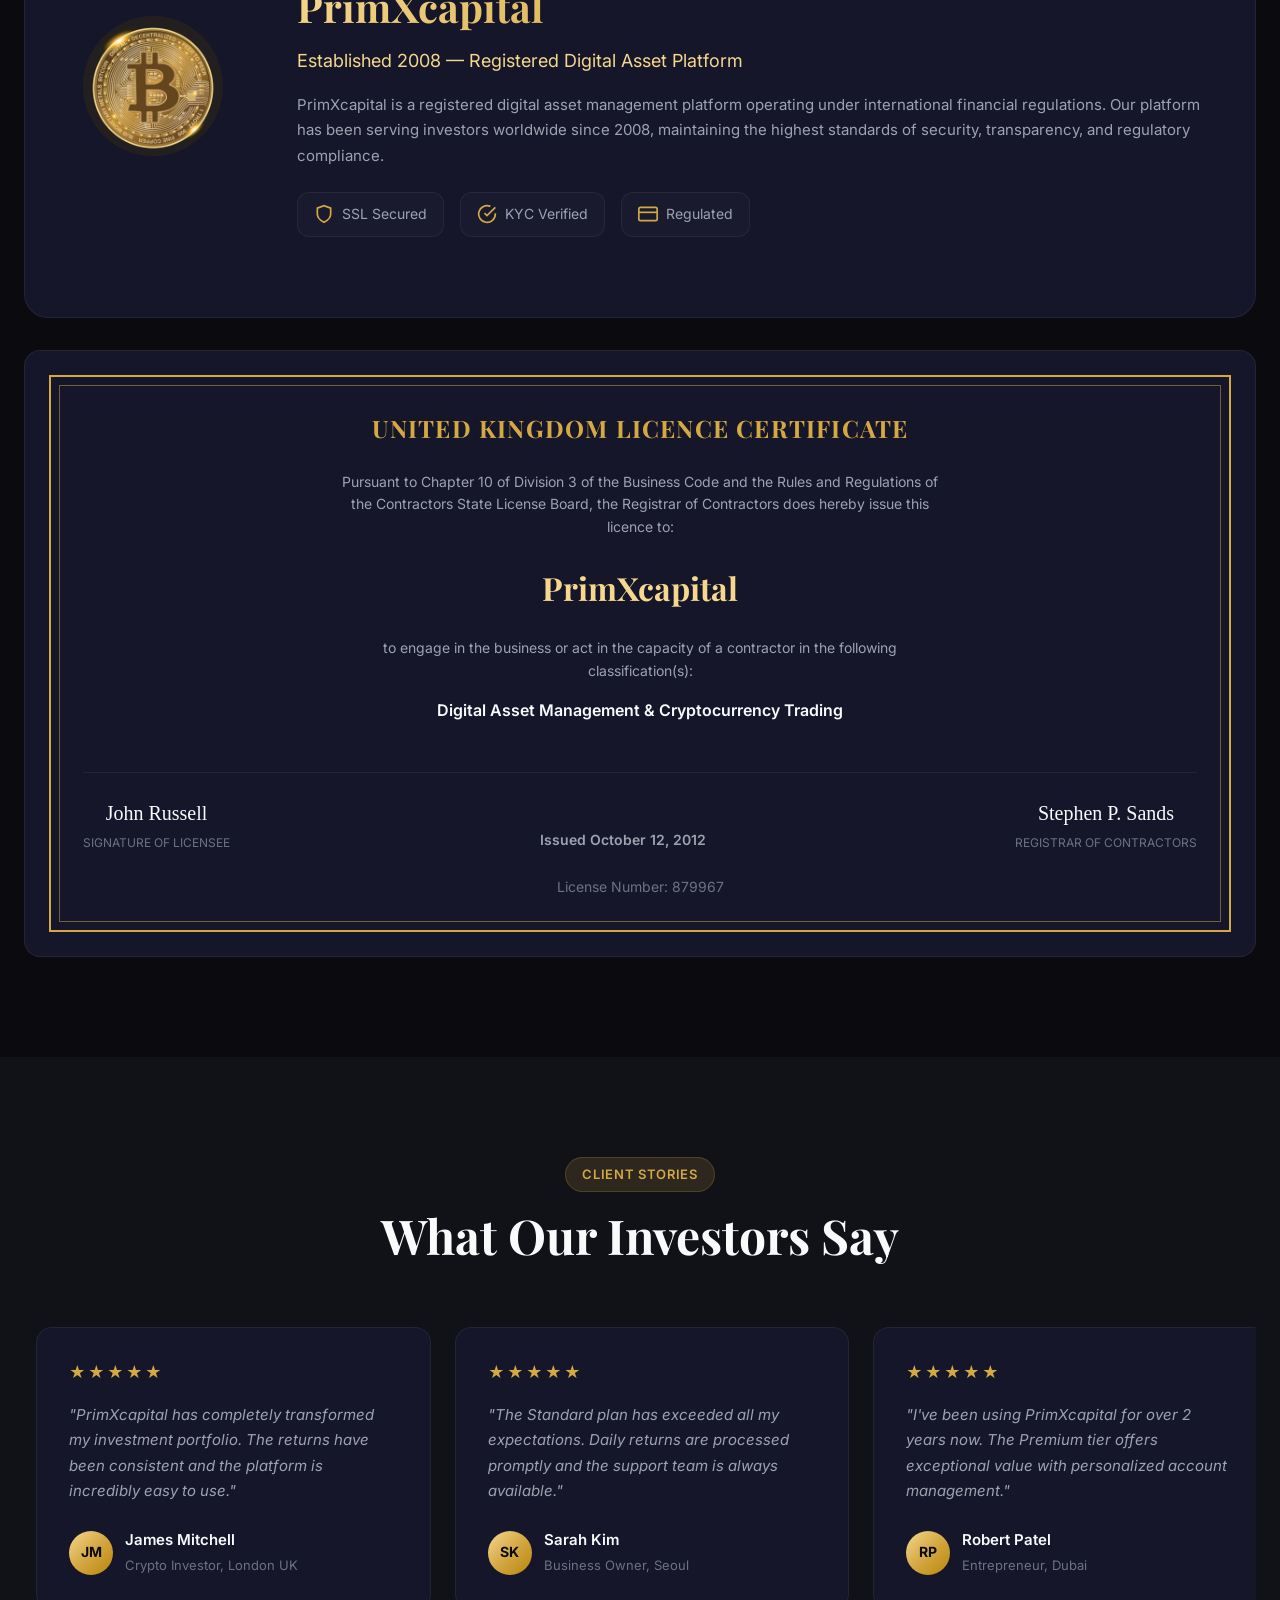
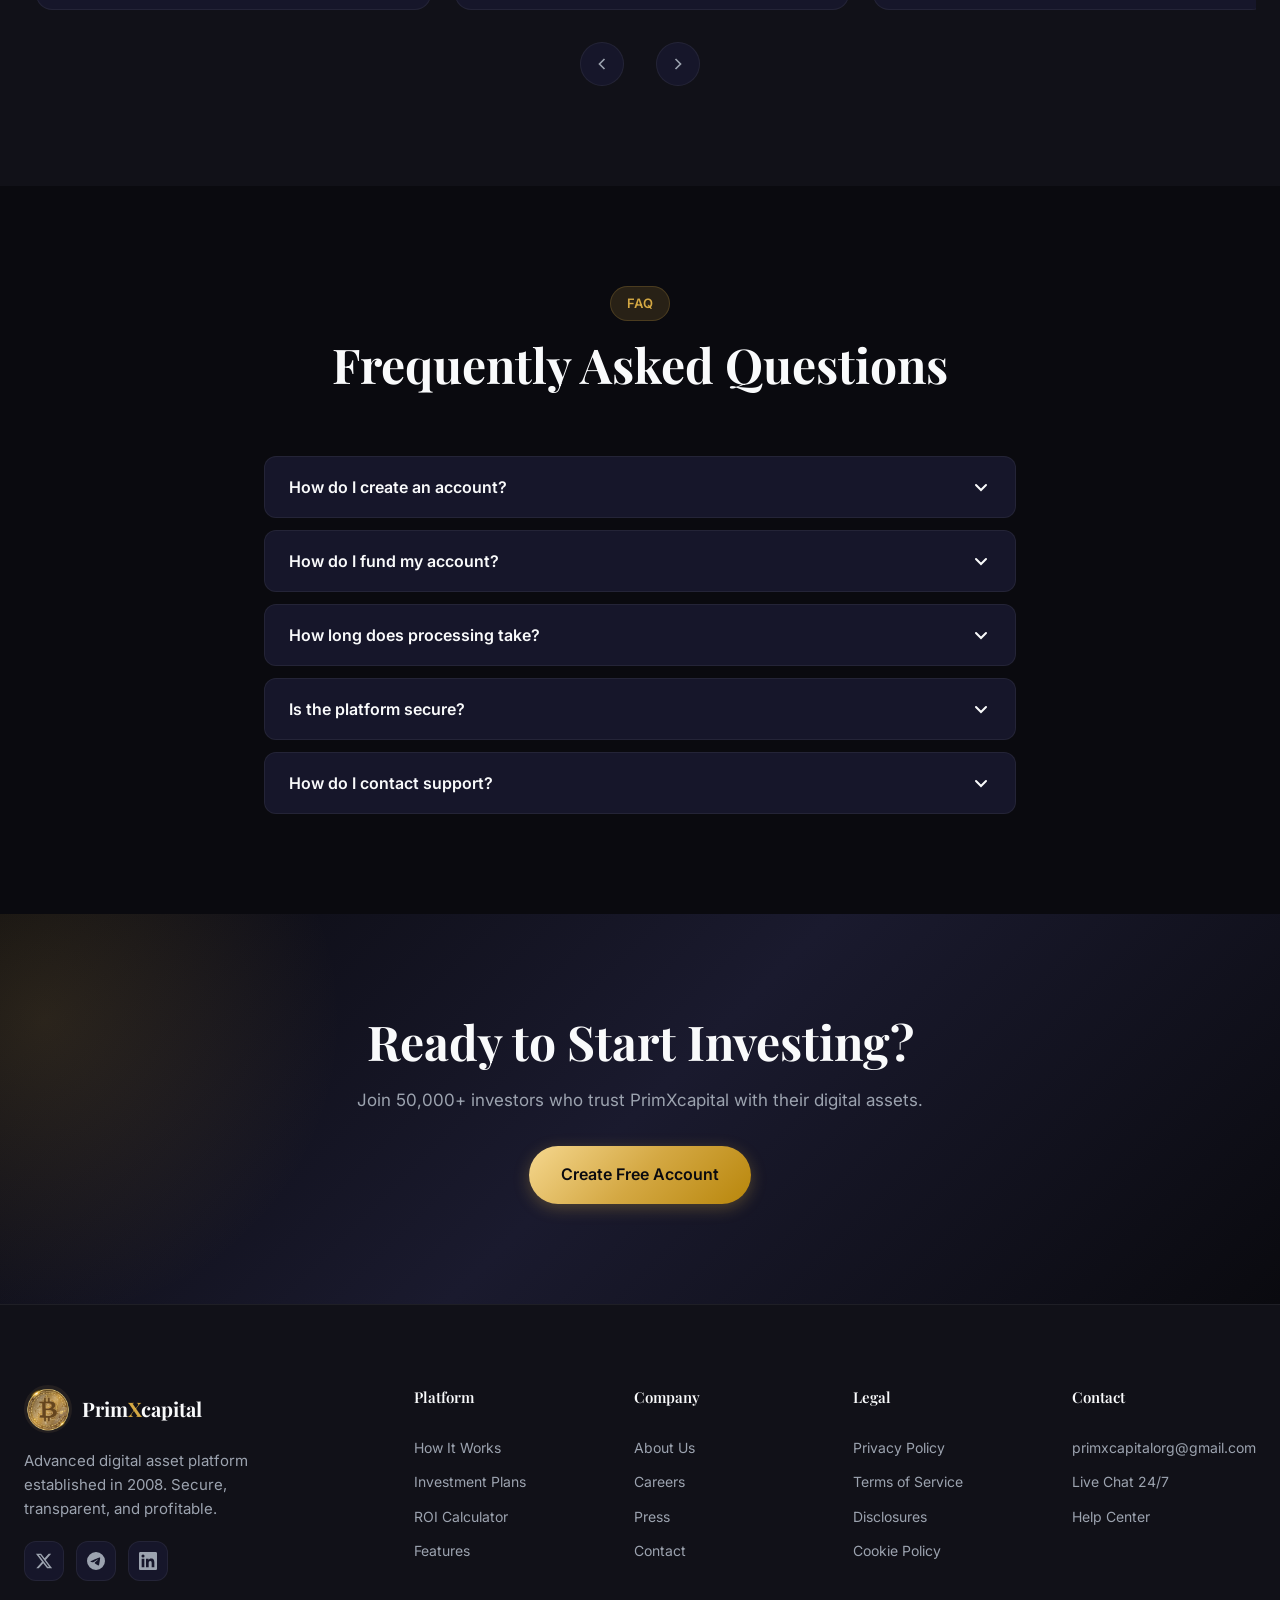
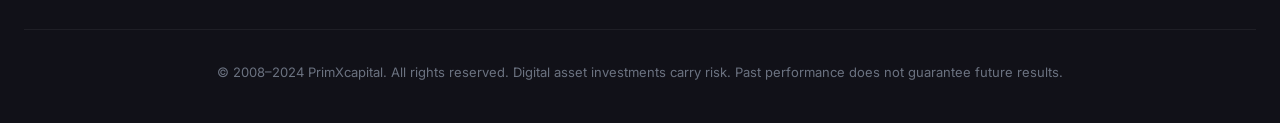
==== commit c9de939b: "Update index.html" ====
--- a/index.html
+++ b/index.html
@@ -27,10 +27,10 @@
         <a href="#calculator" data-i18n="nav_calc">Calculator</a>
         <a href="#faq" data-i18n="nav_faq">FAQ</a>
         
-        <div class="nav__actions">
+      </nav class="nav__actions">
         <div class="lang-selector">
           <button class="lang-btn" id="langBtn">
-        </div> 
+        
             🌐<span id="currentLang">EN</span>
           </button>
           <div class="lang-dropdown" id="langDropdown">
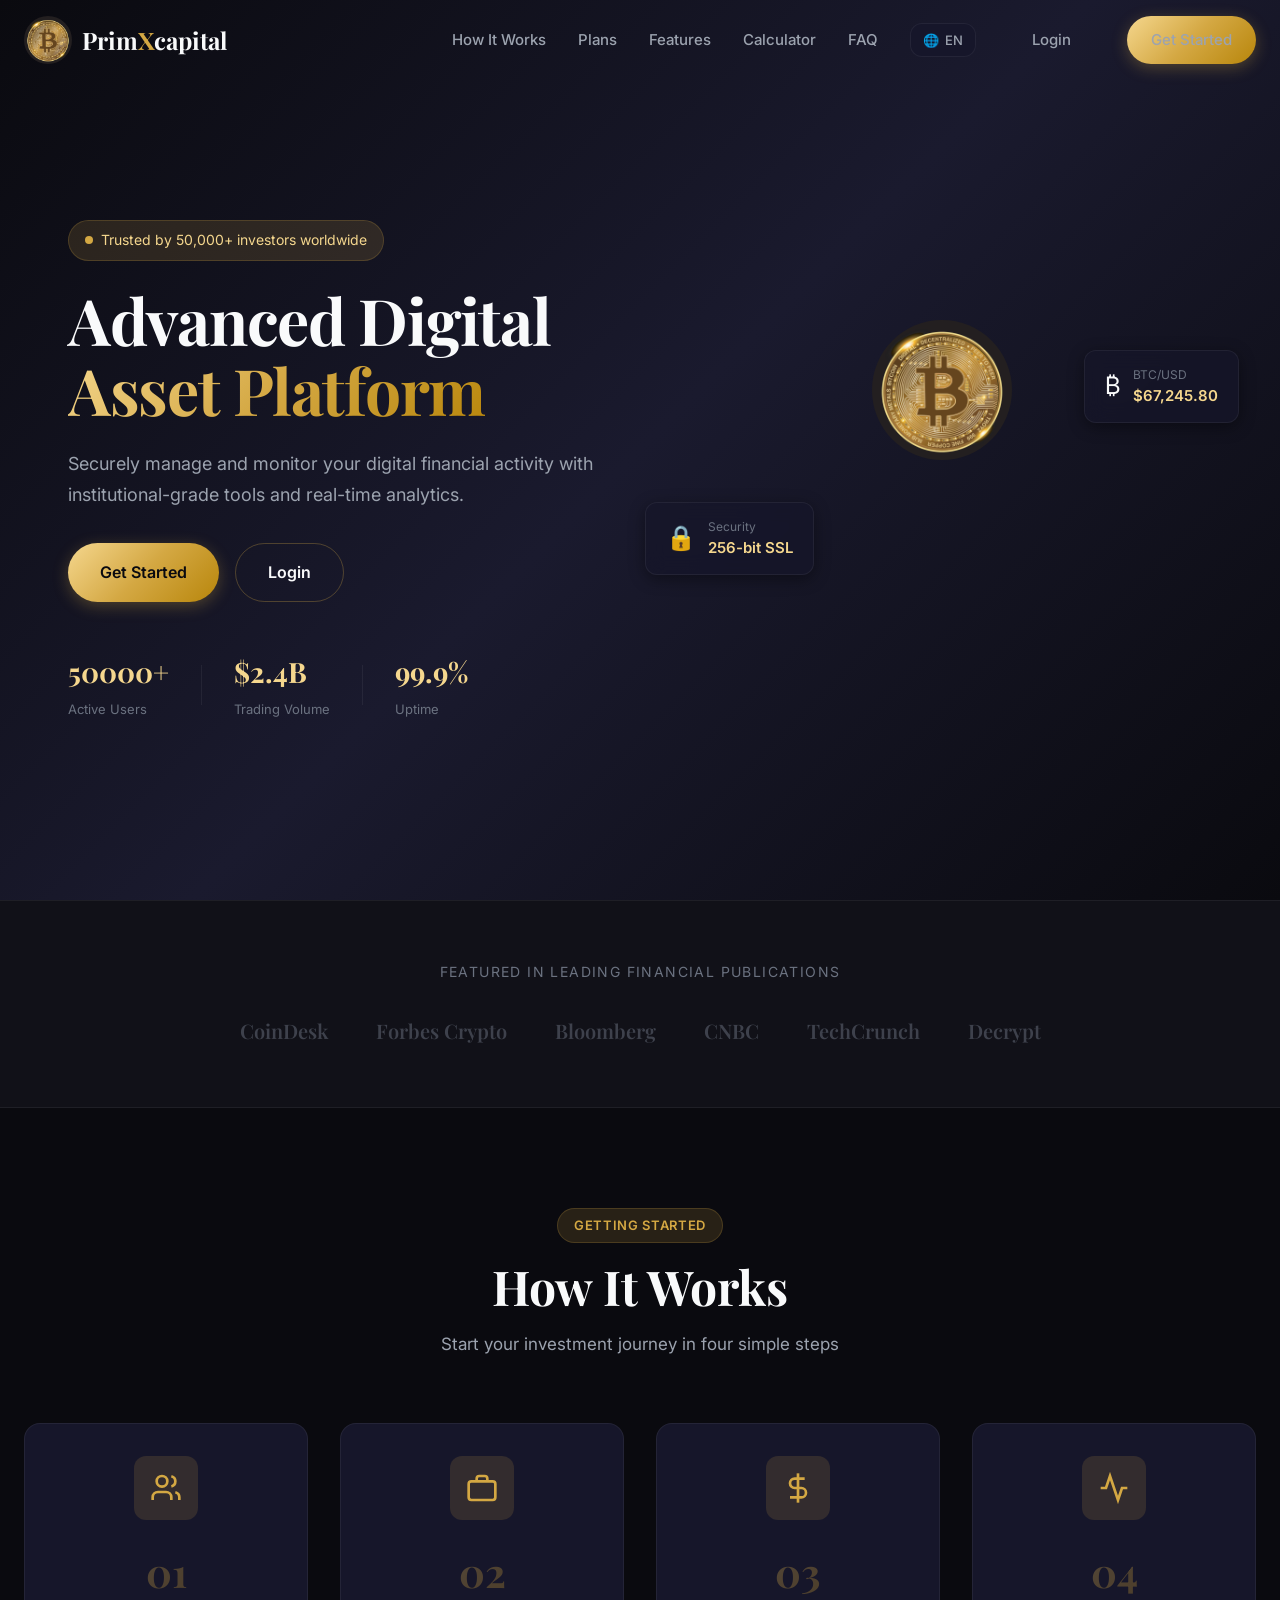
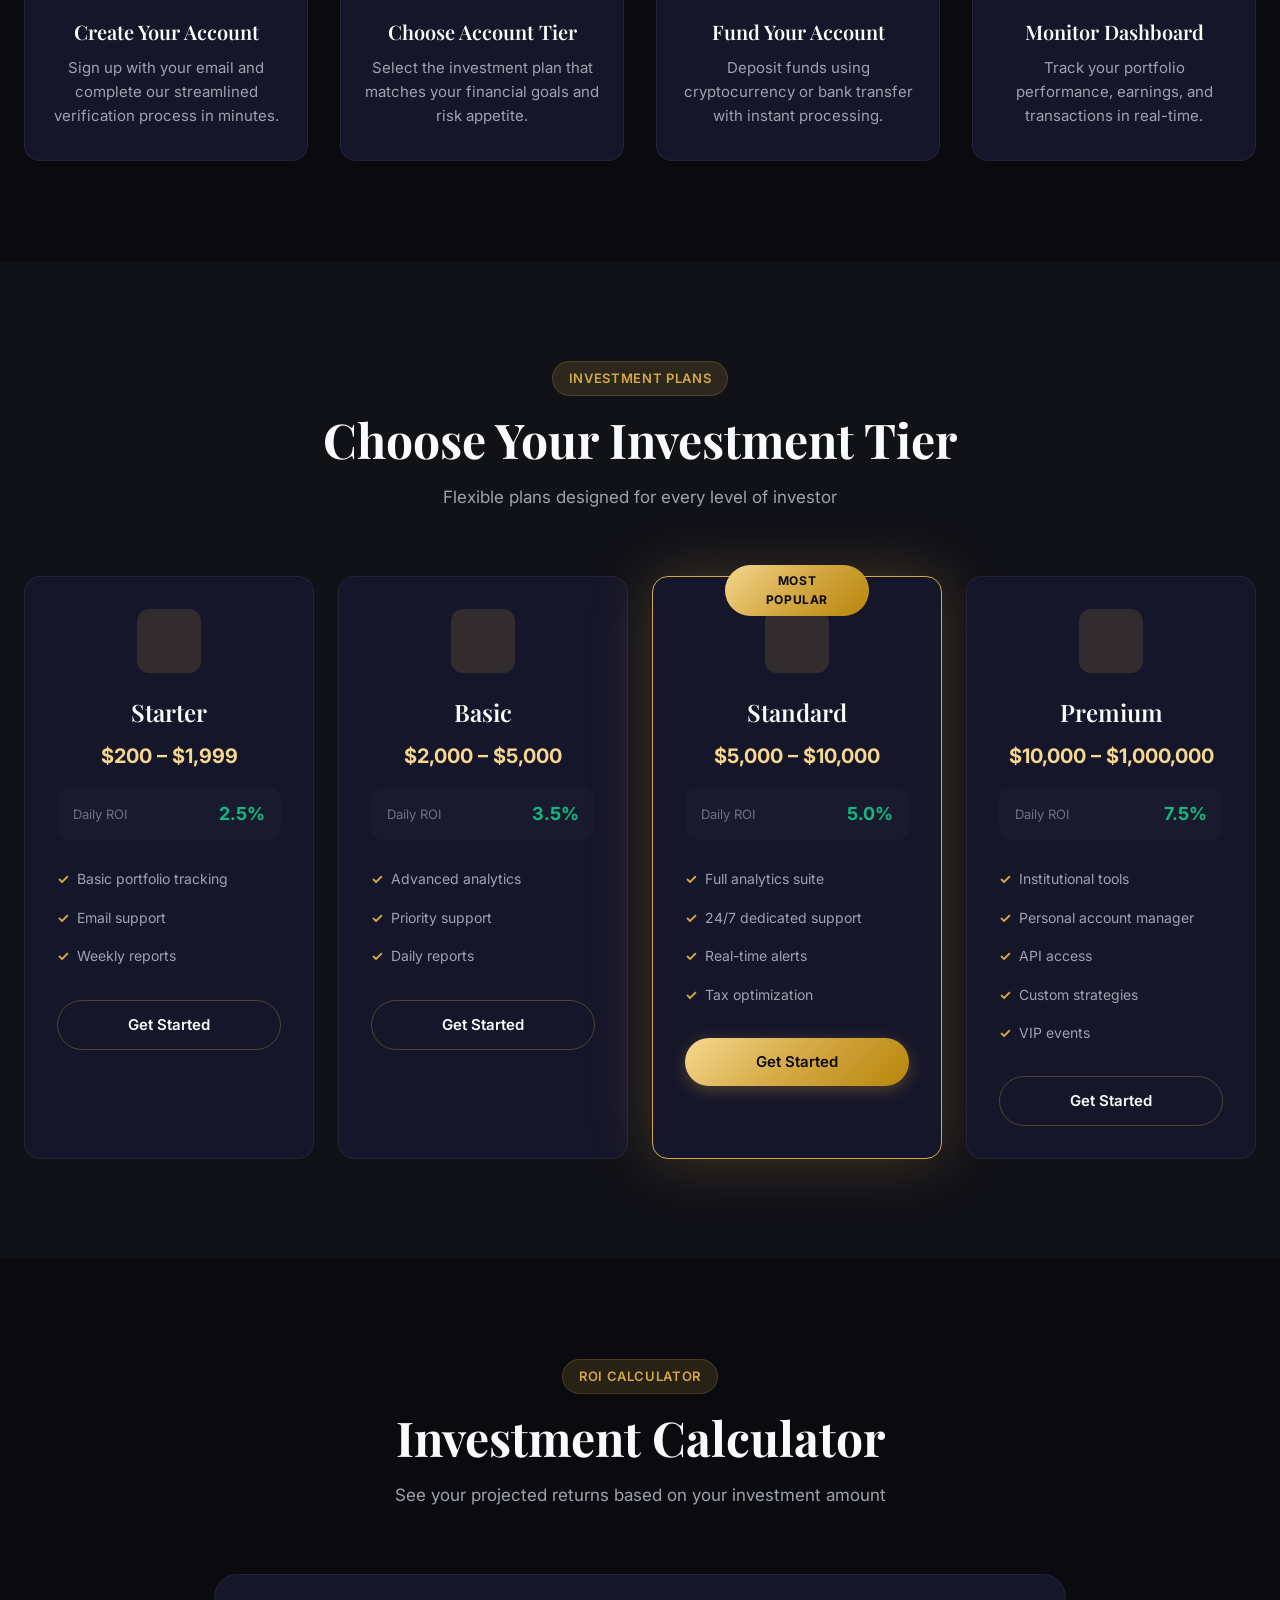
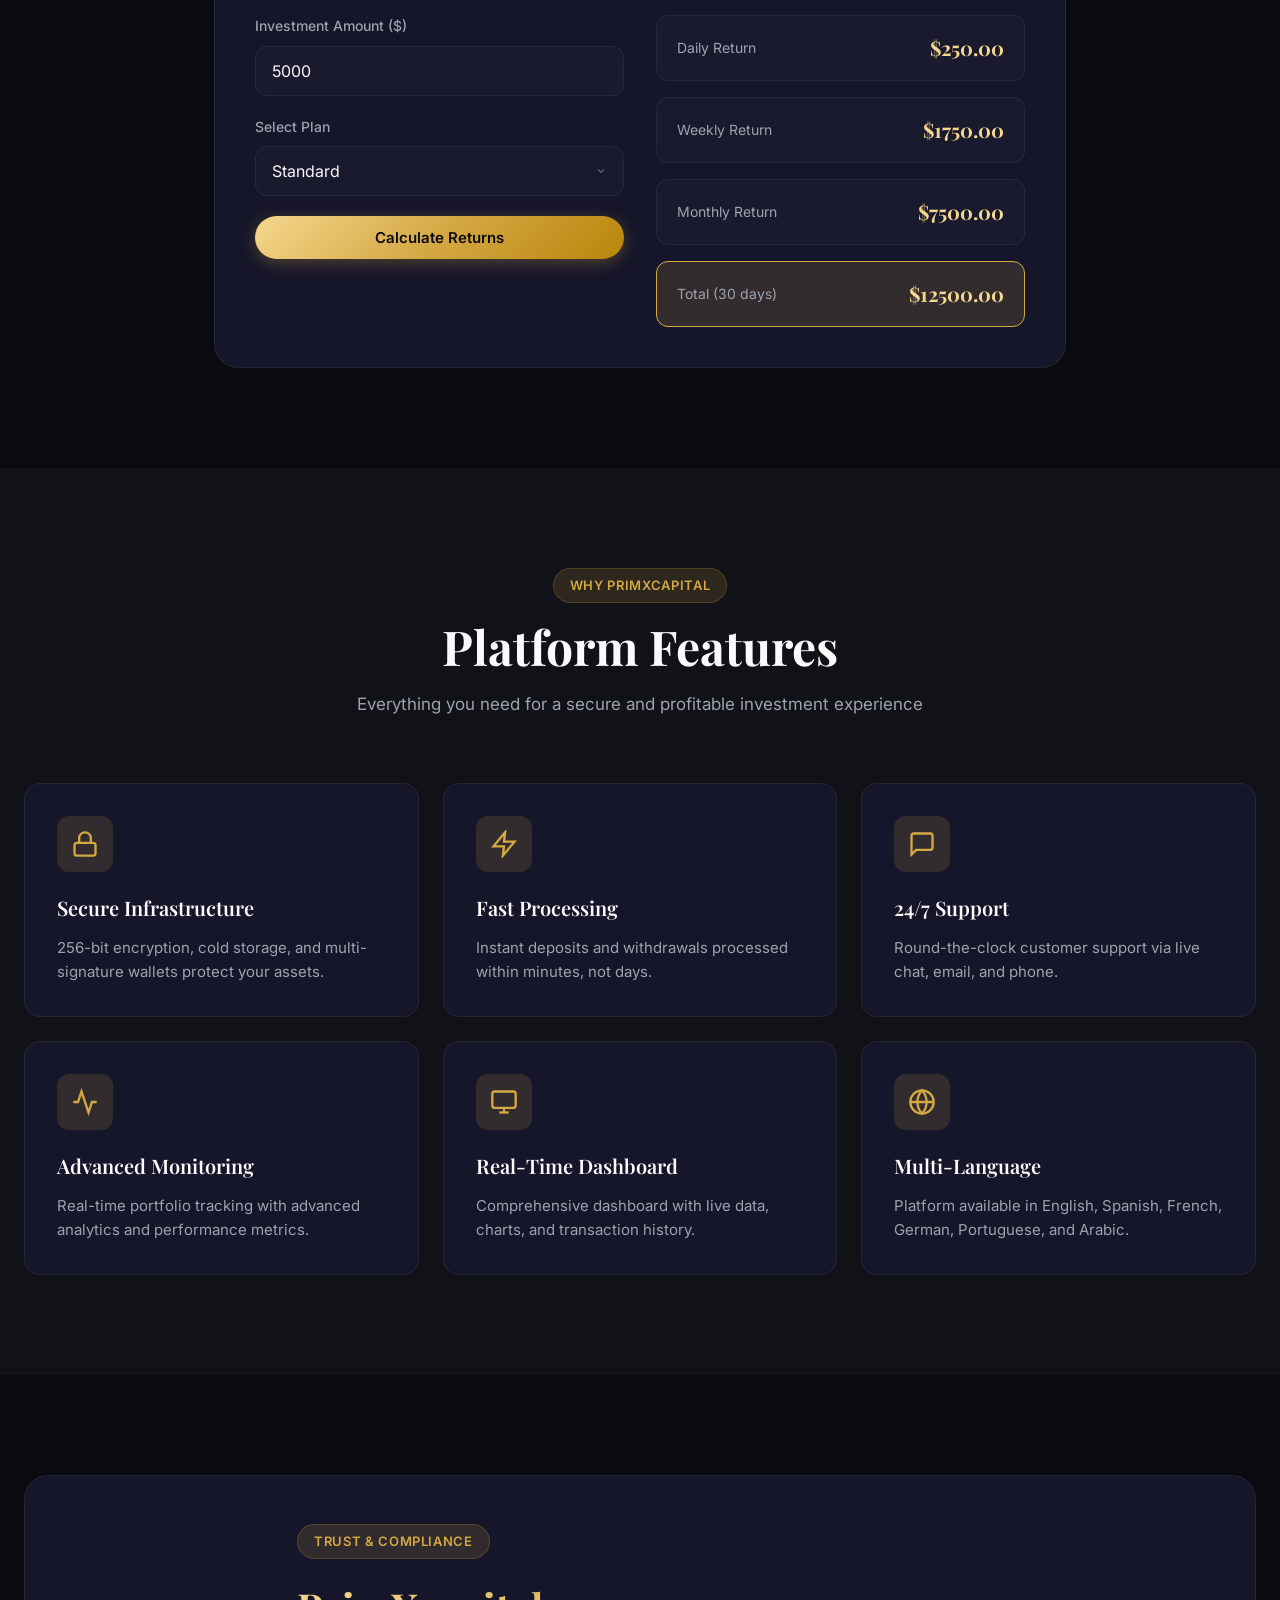
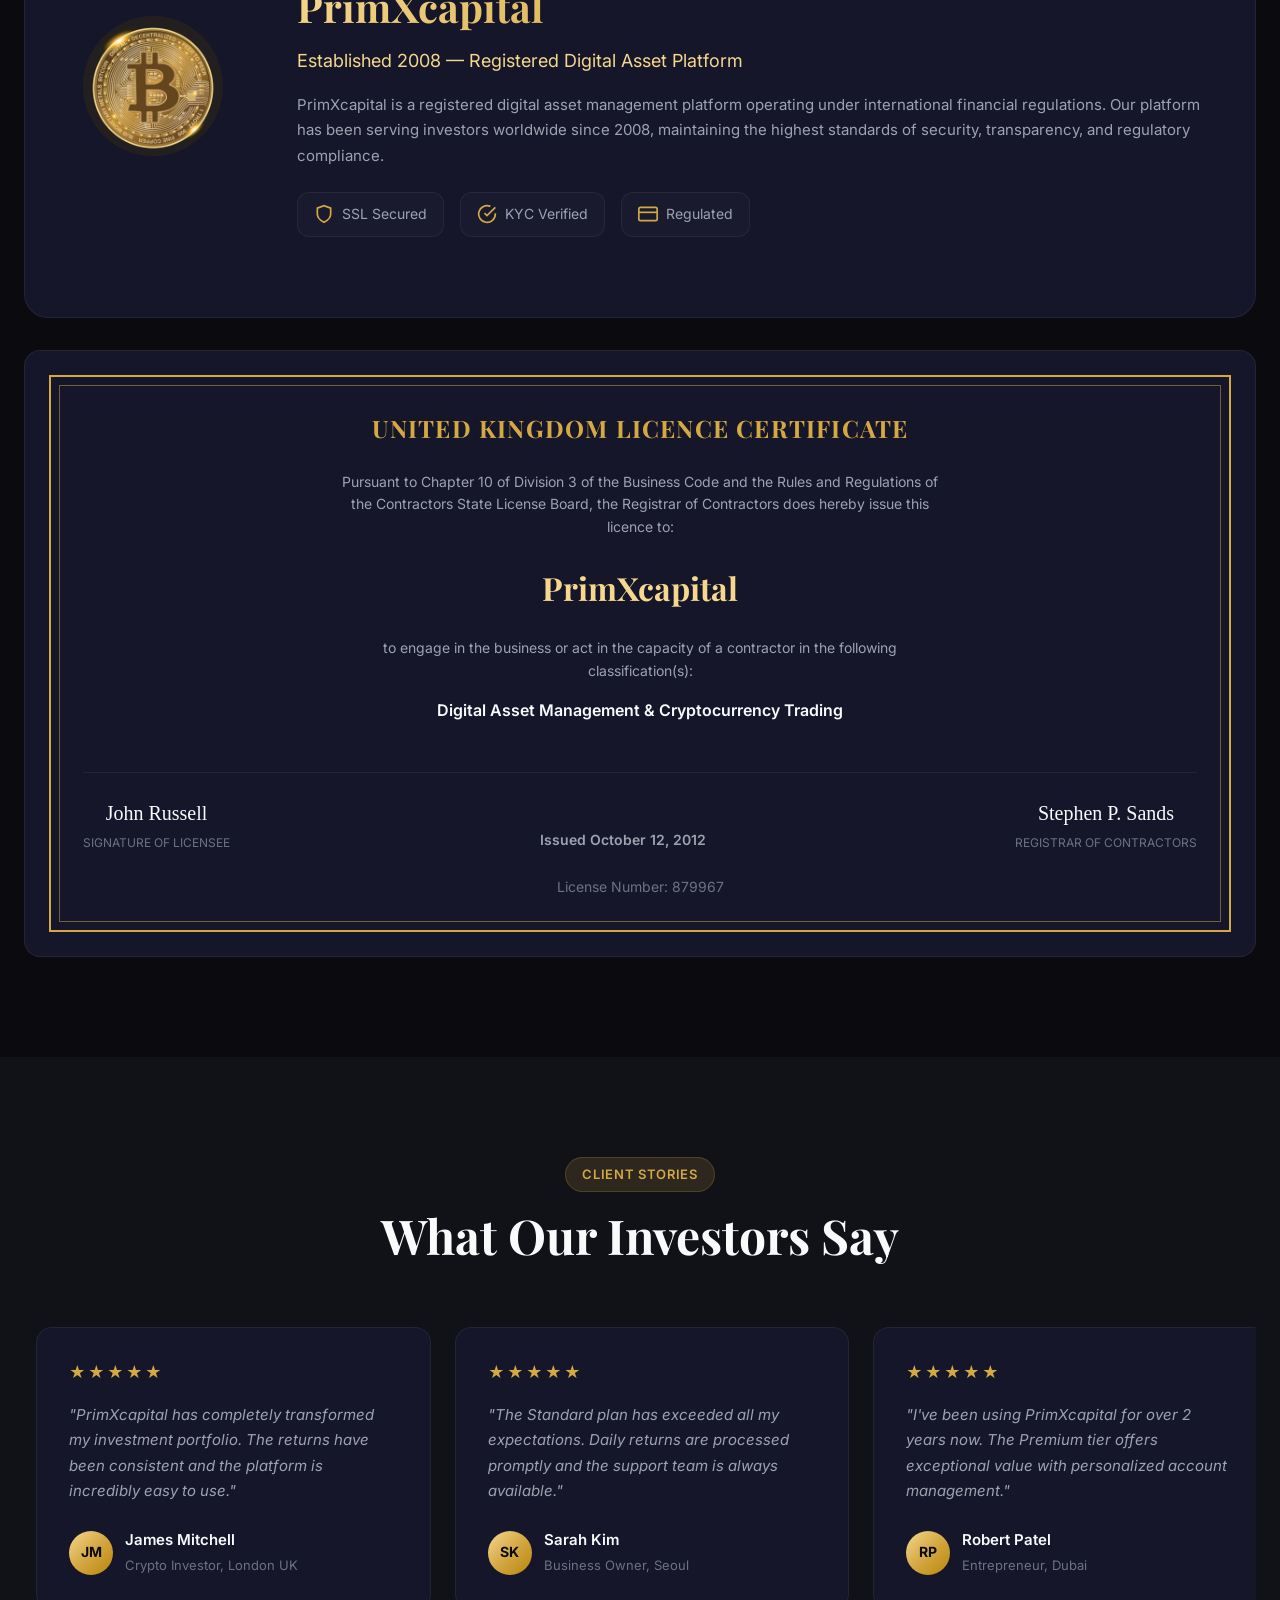
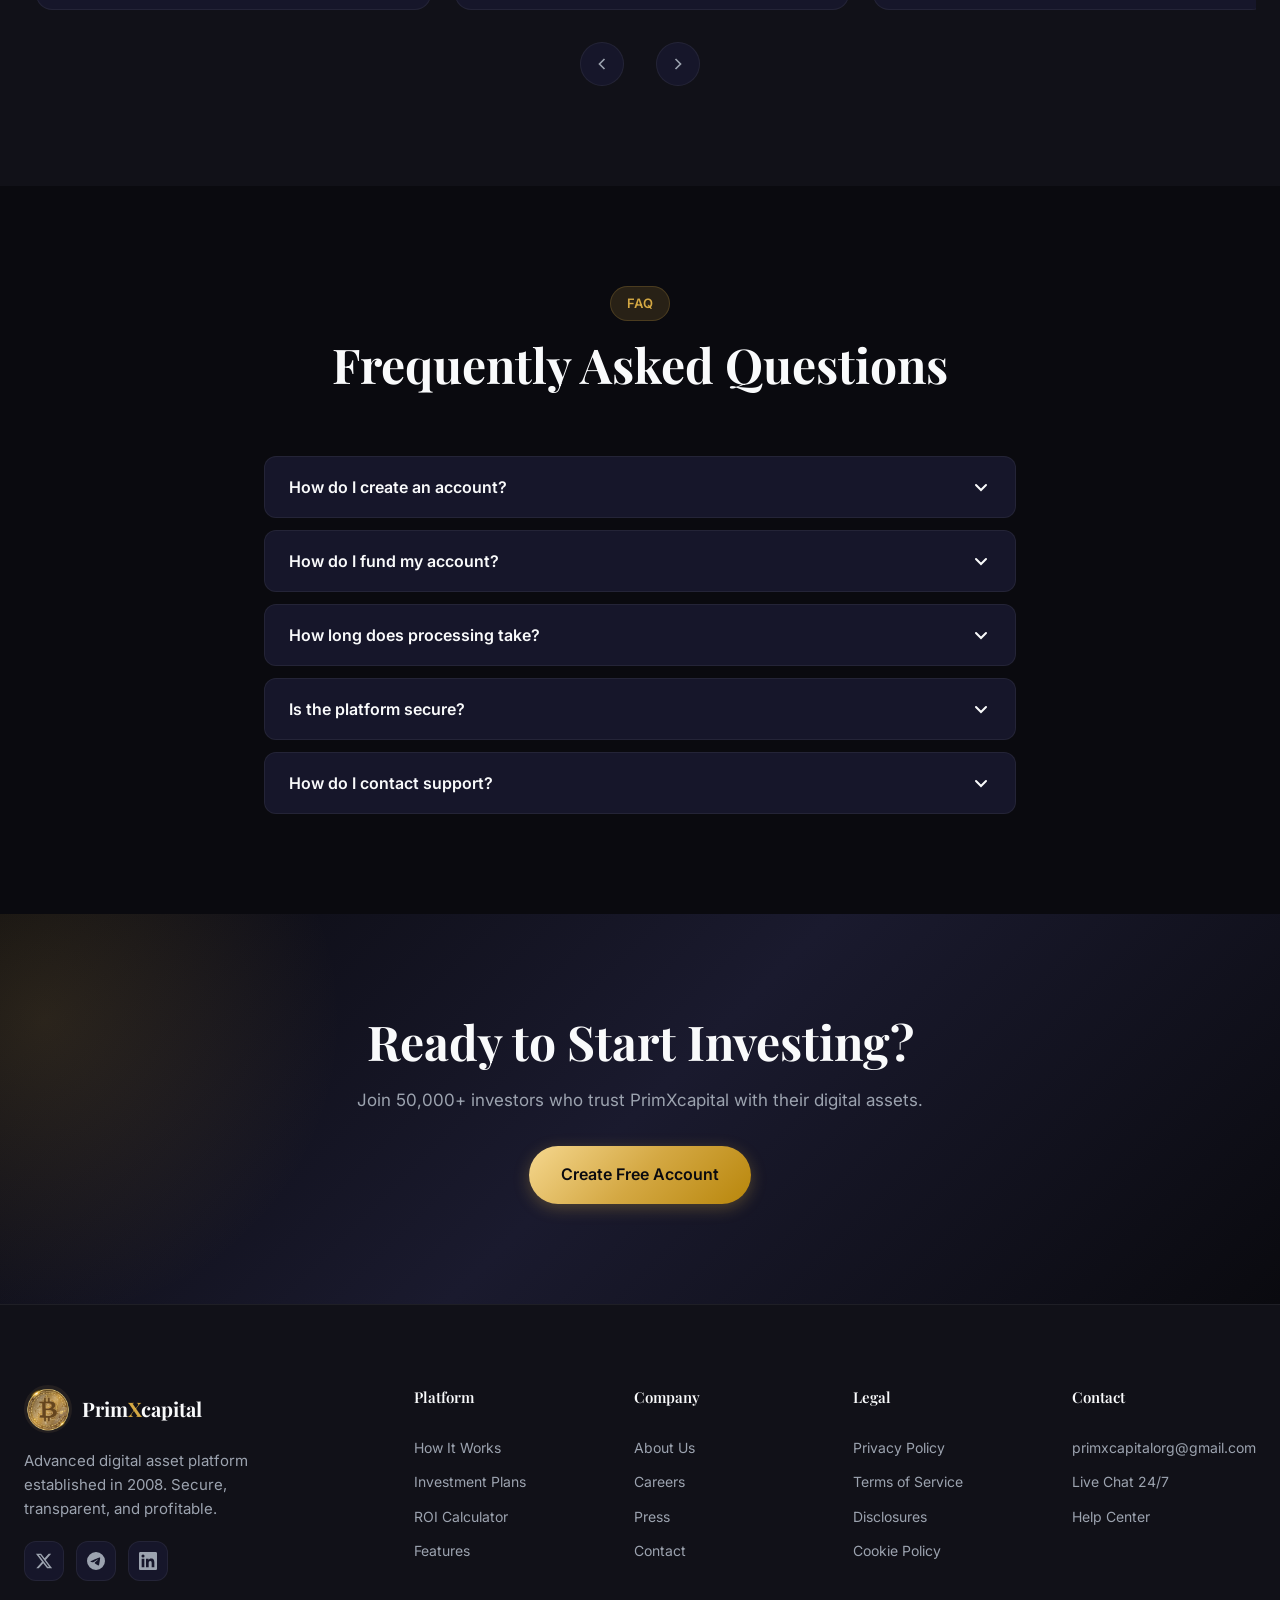
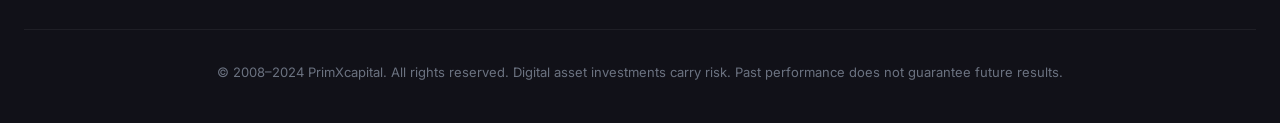
==== commit 3021bcc3: "Update index.html" ====
--- a/index.html
+++ b/index.html
@@ -55,7 +55,7 @@
   </header>
 
   <main>
-    <section class="hero" id="hero">
+    <section class="hero" id="hero fade-in">
       <div class="hero__bg"></div>
       <div class="hero__particles" id="particles"></div>
       <div class="hero__container">
@@ -116,7 +116,7 @@
       </div>
     </section>
 
-    <section class="logos" id="logos">
+    <section class="logos" id="logos fade-in">
       <div class="logos__container">
         <p class="logos__title" data-i18n="logos_title">Featured in leading crypto publications</p>
         <div class="logos__grid">
@@ -130,7 +130,7 @@
       </div>
     </section>
 
-    <section class="how-it-works" id="how-it-works">
+    <section class="how-it-works" id="how-it-works fade-in">
       <div class="how-it-works__container">
         <div class="section__header">
           <span class="section__tag" data-i18n="hiw_tag">Getting Started</span>
@@ -191,7 +191,7 @@
       </div>
     </section>
 
-    <section class="tiers" id="tiers">
+    <section class="tiers" id="tiers fade-in">
       <div class="tiers__container">
         <div class="section__header">
           <span class="section__tag" data-i18n="tiers_tag">Investment Plans</span>
@@ -287,7 +287,7 @@
       </div>
     </section>
 
-    <section class="calculator" id="calculator">
+    <section class="calculator" id="calculator fade-in">
       <div class="calculator__container">
         <div class="section__header">
           <span class="section__tag" data-i18n="calc_tag">ROI Calculator</span>
@@ -334,7 +334,7 @@
       </div>
     </section>
 
-    <section class="features" id="features">
+    <section class="features" id="features fade-in">
       <div class="features__container">
         <div class="section__header">
           <span class="section__tag" data-i18n="feat_tag">Why PrimXcapital</span>
@@ -412,7 +412,7 @@
       </div>
     </section>
 
-    <section class="trust" id="trust">
+    <section class="trust" id="trust fade-in">
       <div class="trust__container">
         <div class="trust__content">
           <div class="trust__seal">
@@ -486,7 +486,7 @@
       </div>
     </section>
 
-    <section class="testimonials" id="testimonials">
+    <section class="testimonials" id="testimonials fade-in">
       <div class="testimonials__container">
         <div class="section__header">
           <span class="section__tag" data-i18n="test_tag">Investor Stories</span>
@@ -561,7 +561,7 @@
       </div>
     </section>
 
-    <section class="faq" id="faq">
+    <section class="faq" id="faq fade-in">
       <div class="faq__container">
         <div class="section__header">
           <span class="section__tag" data-i18n="faq_tag">FAQ</span>
@@ -634,7 +634,7 @@
       </div>
     </section>
 
-    <section class="cta" id="cta">
+    <section class="cta" id="cta fade-in">
       <div class="cta__bg"></div>
       <div class="cta__container">
         <div class="cta__content">
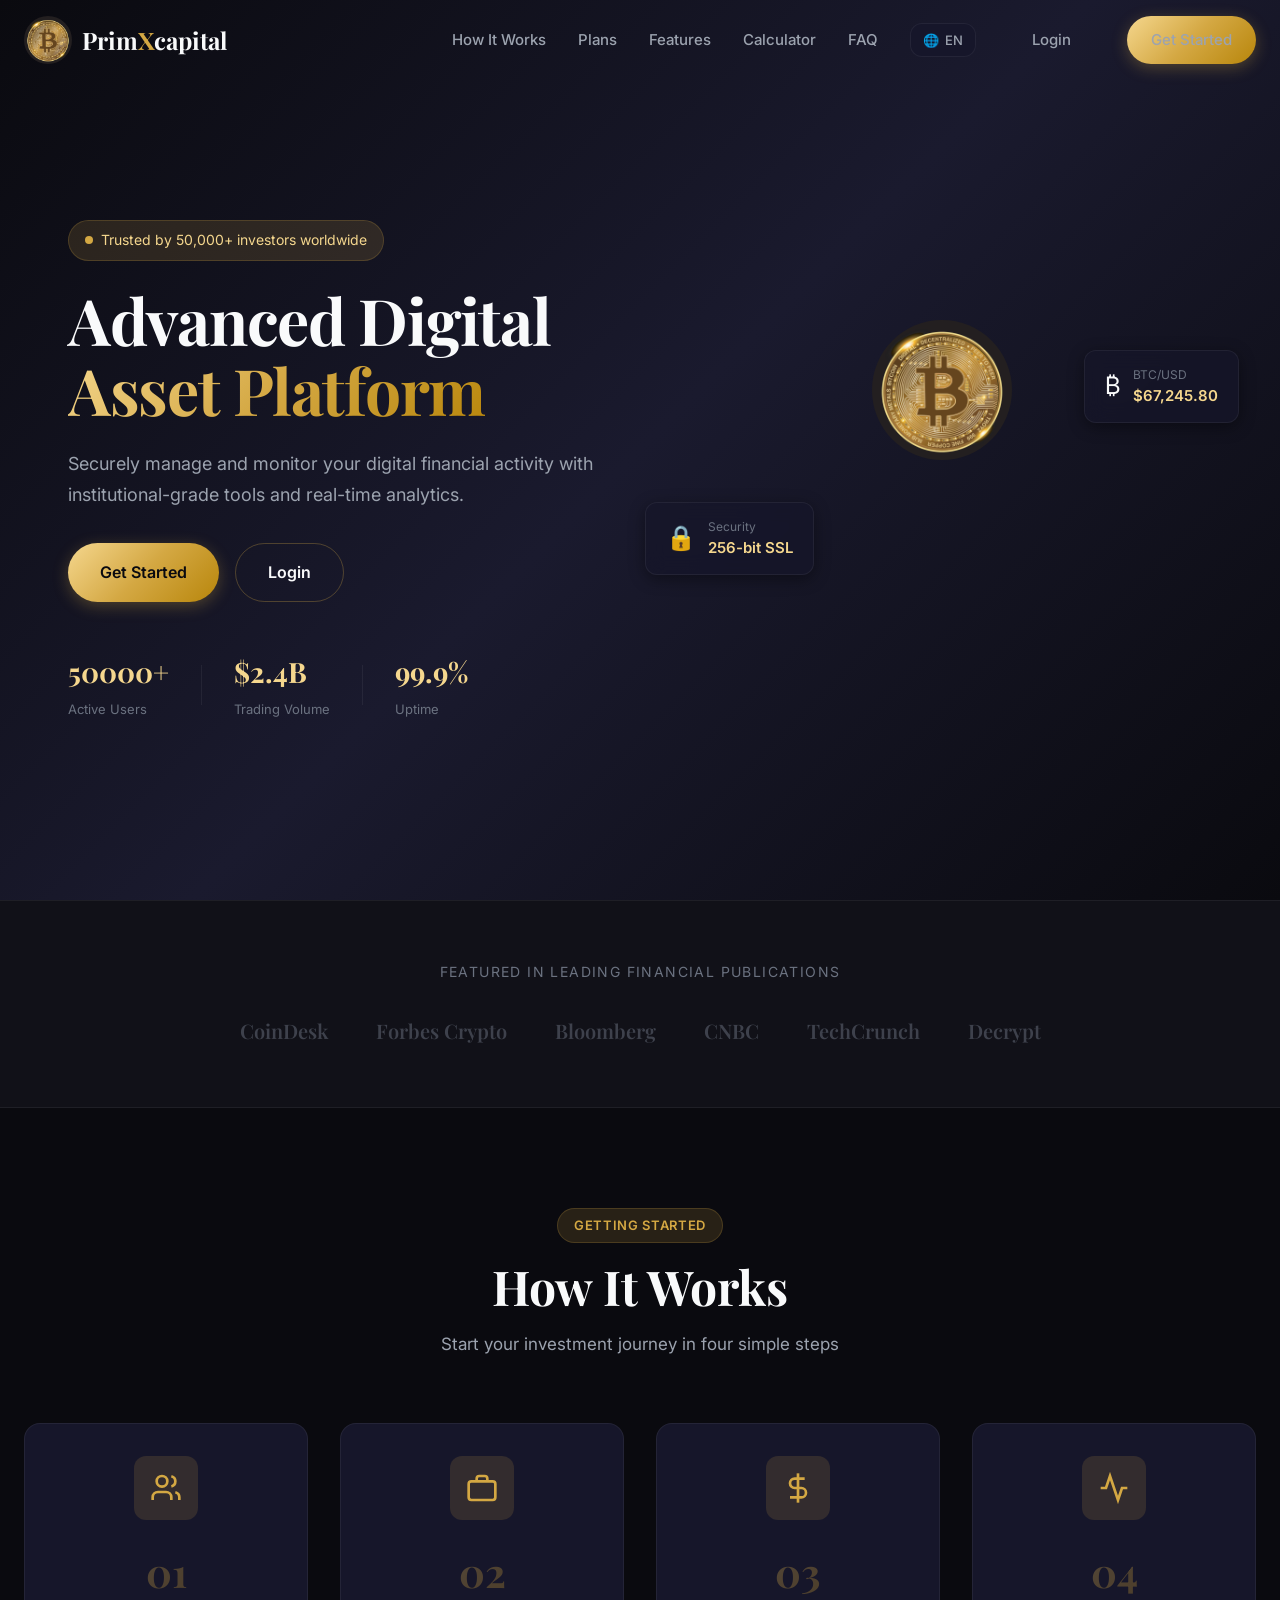
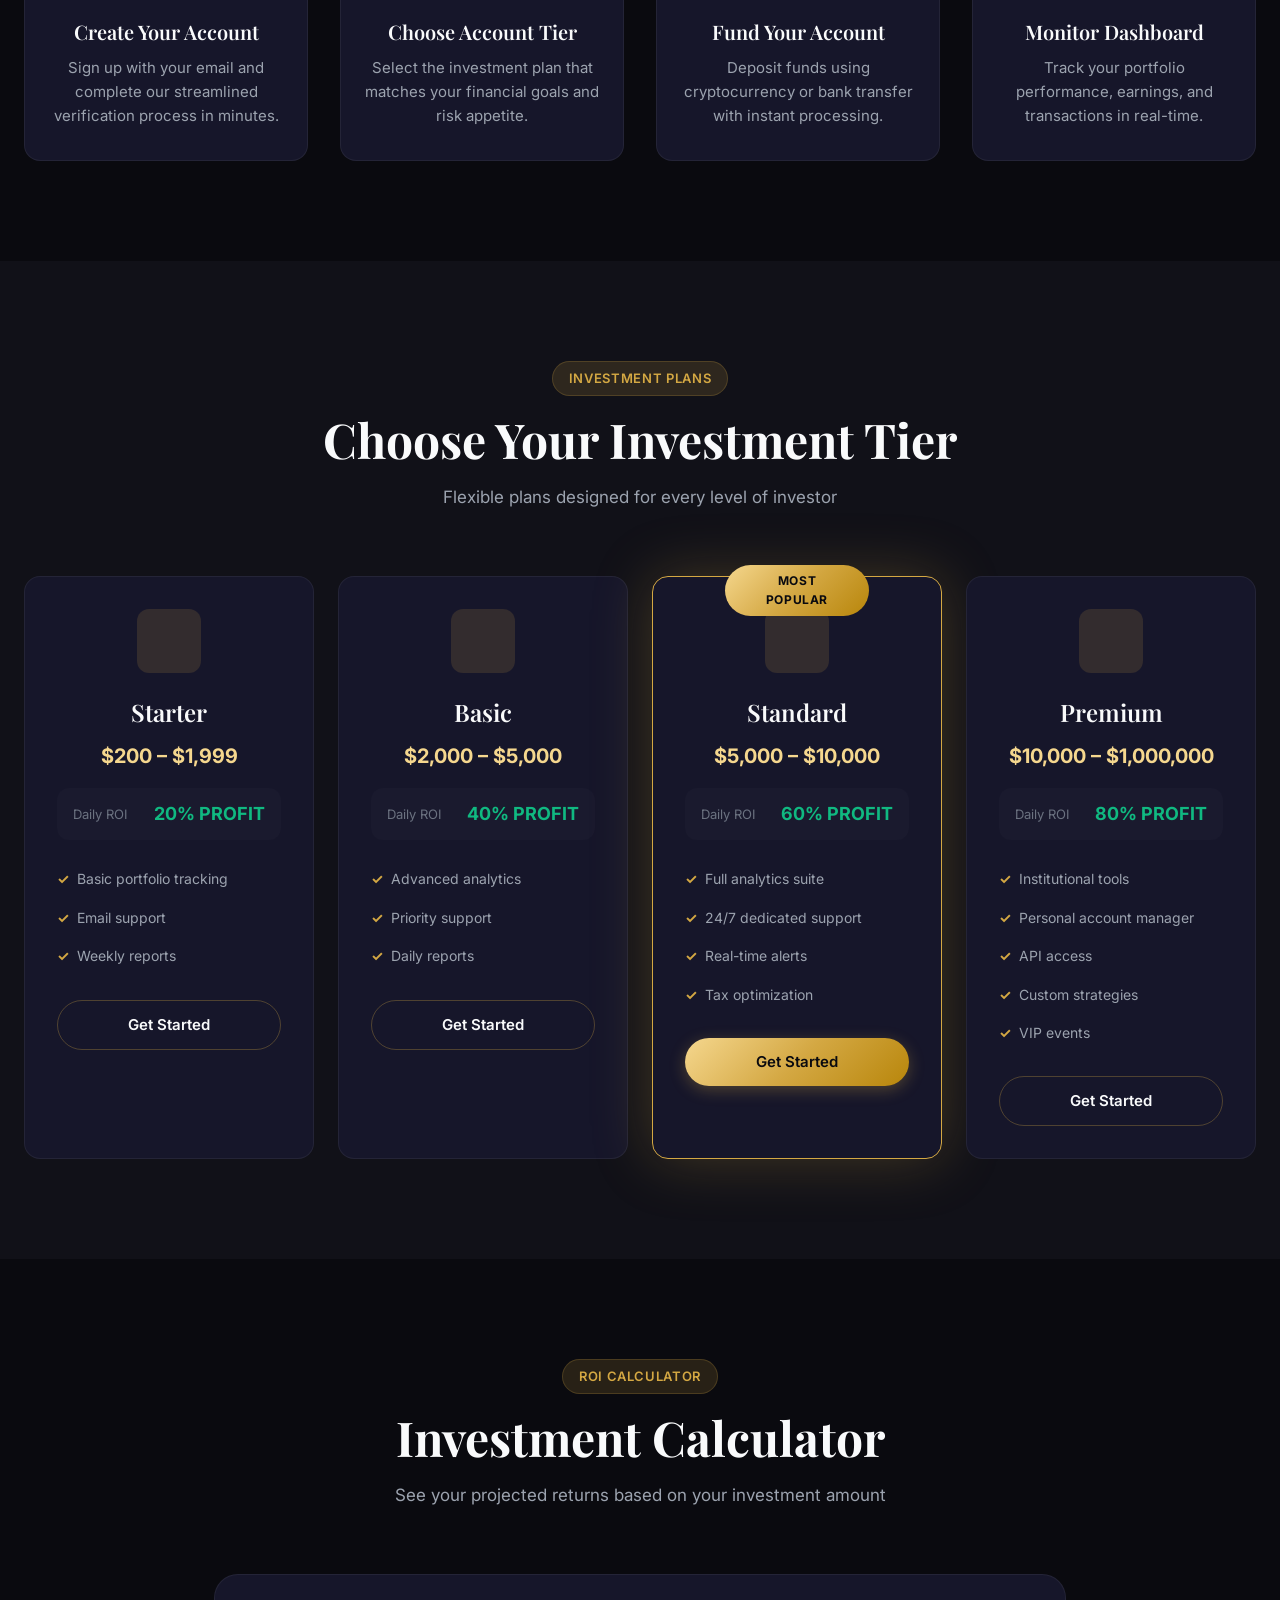
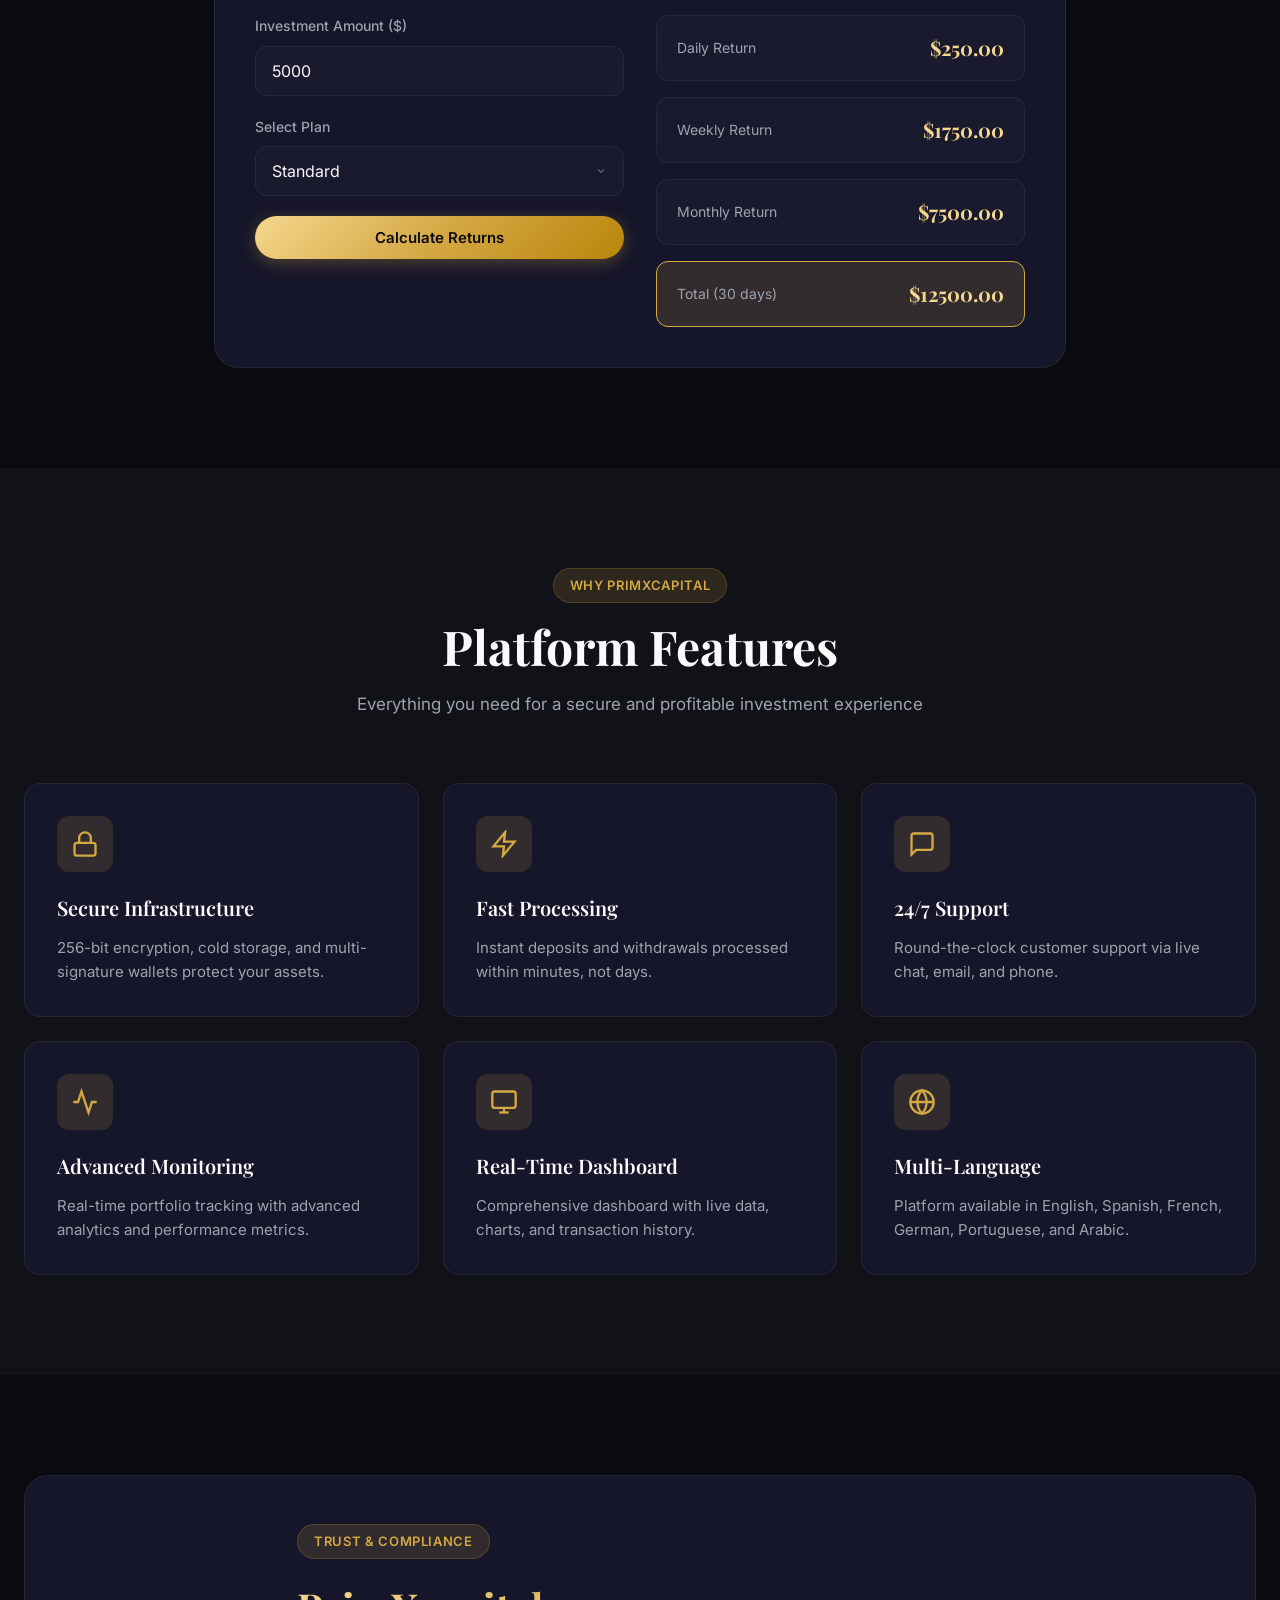
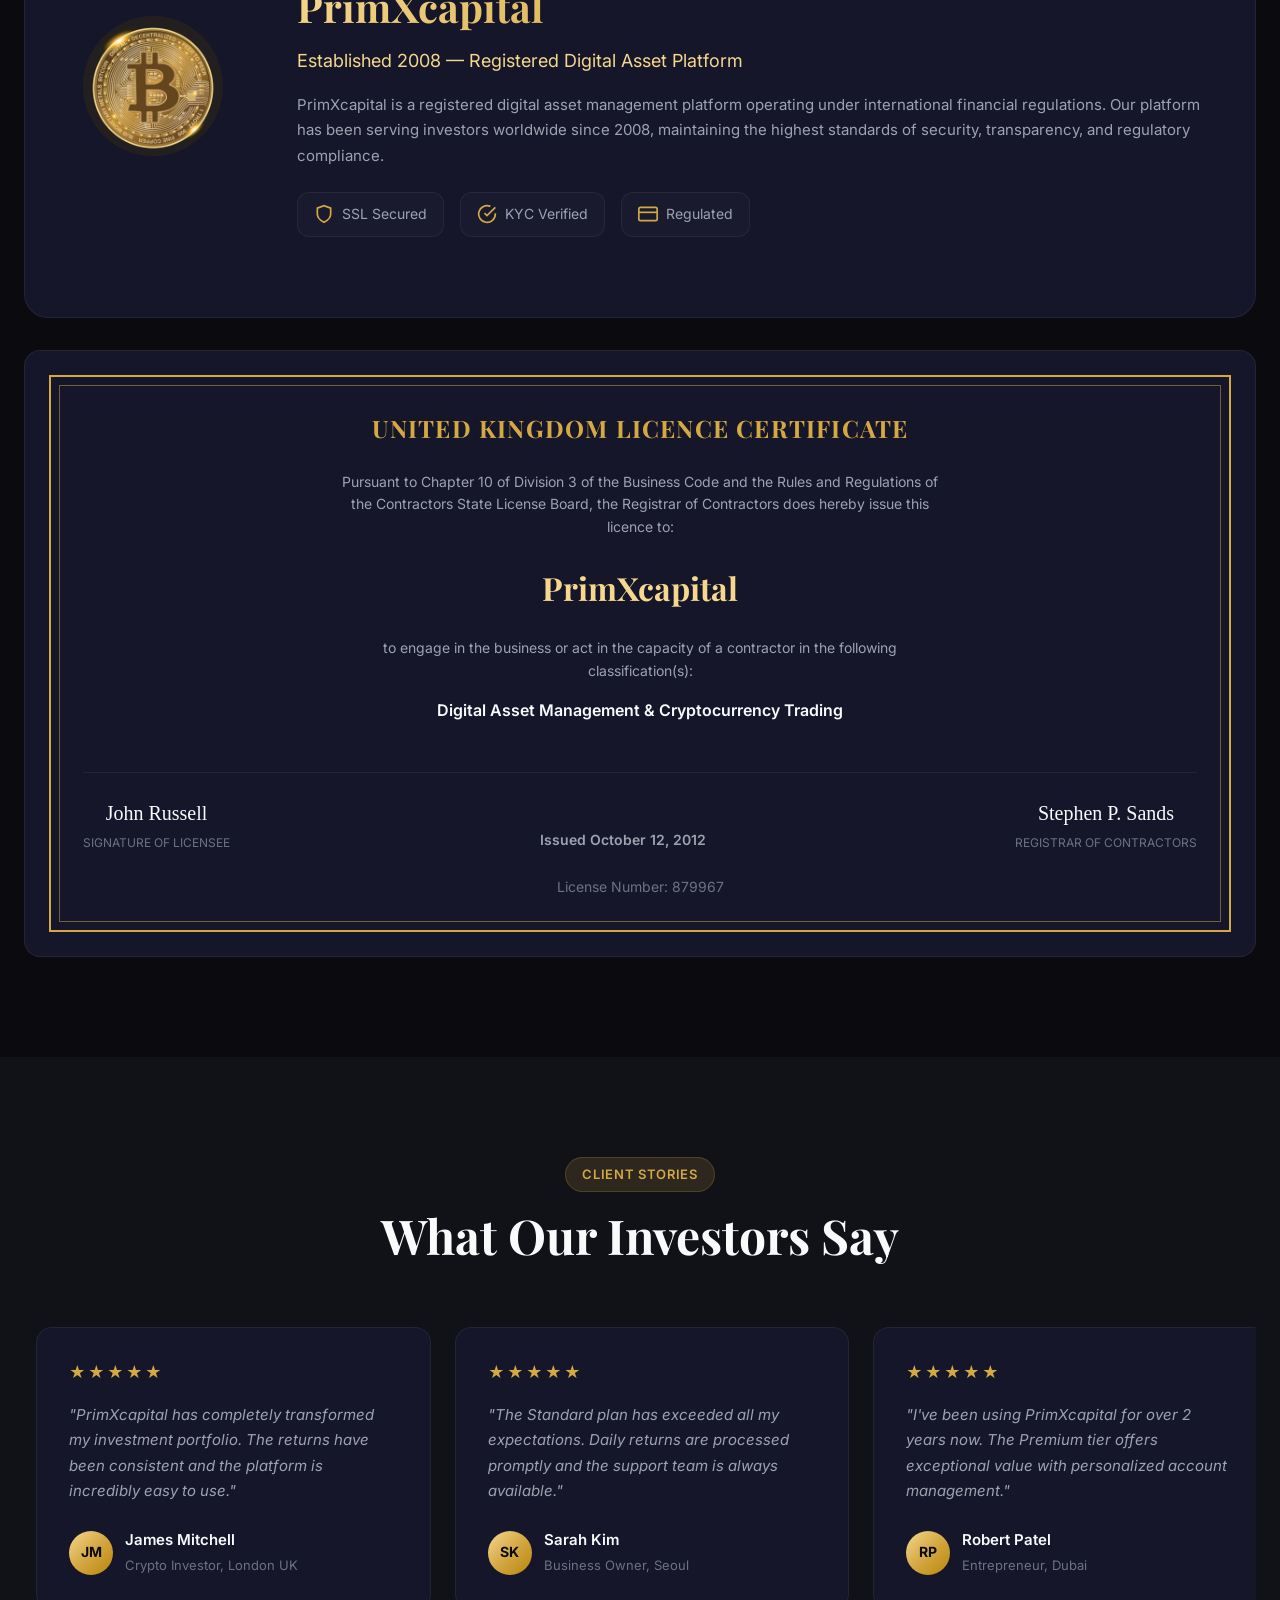
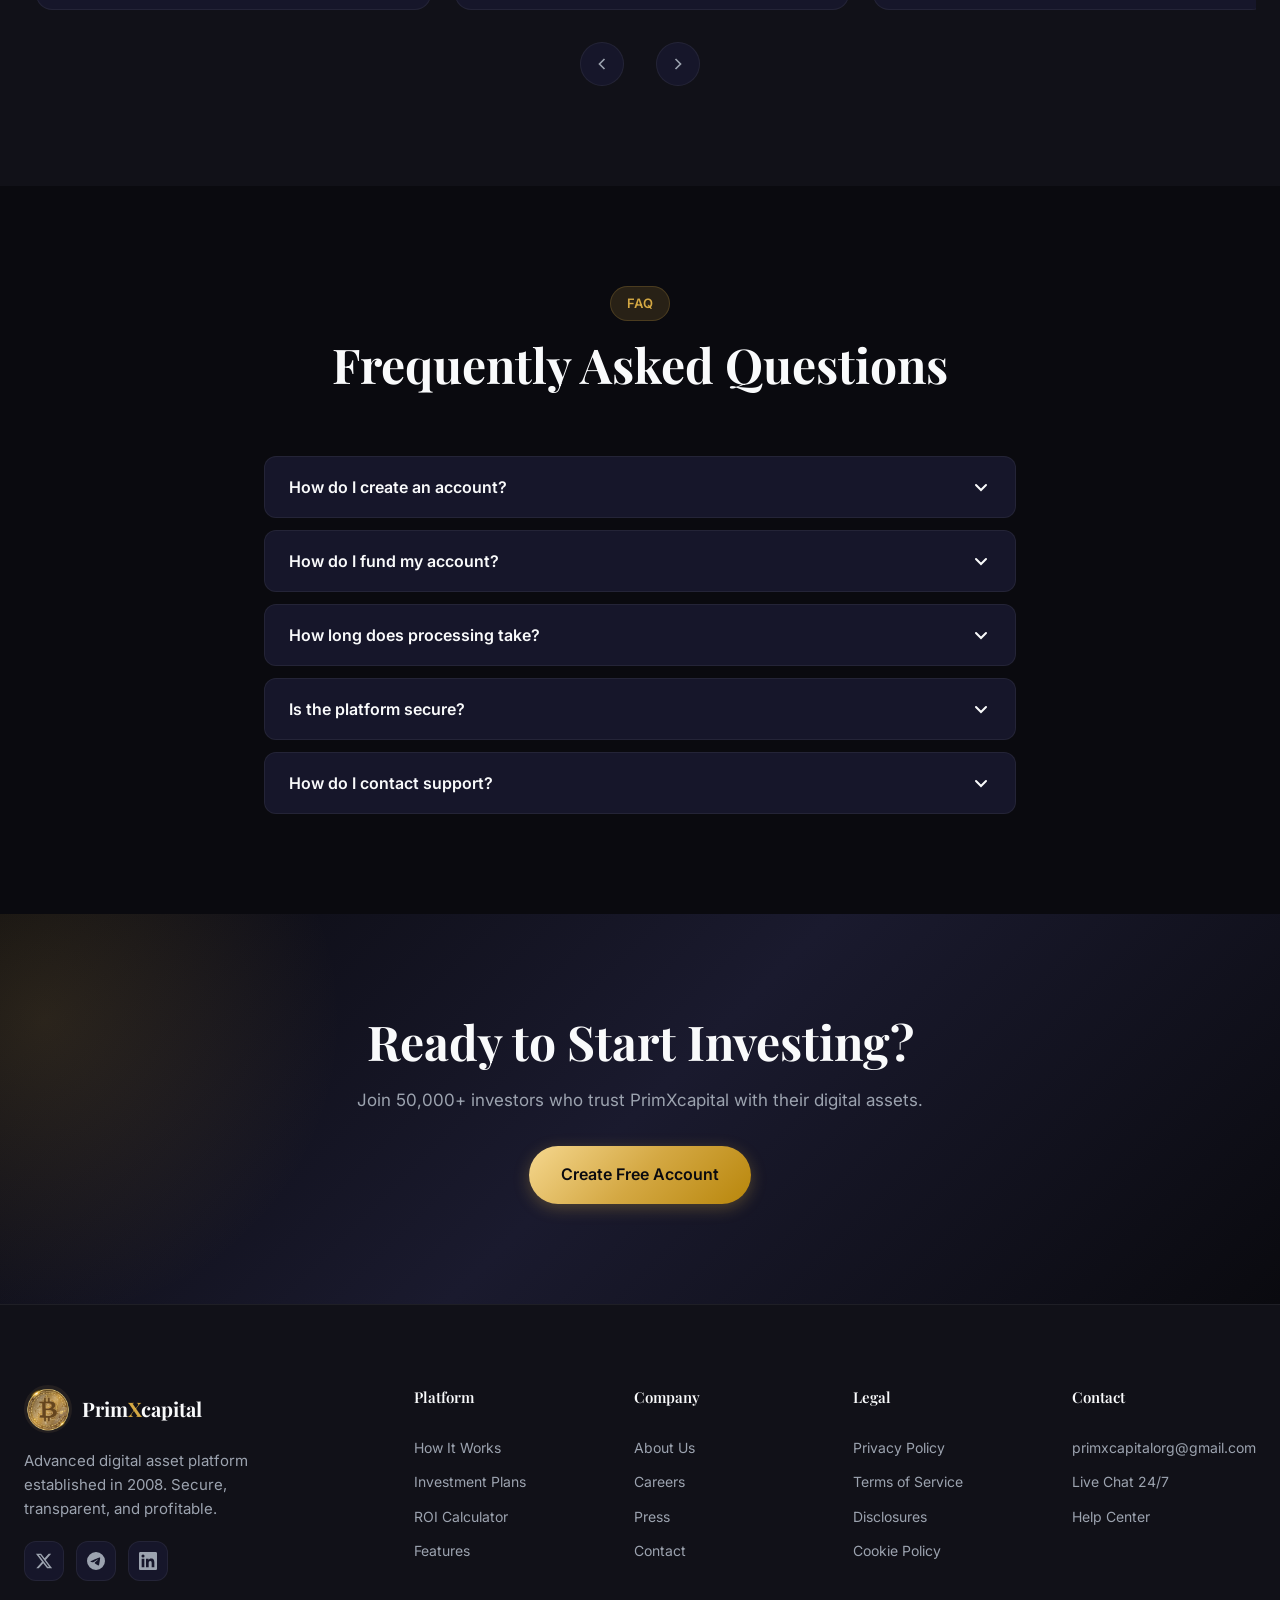
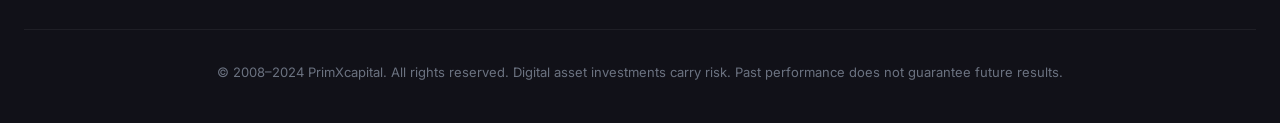
==== commit 7f99a64d: "Update index.html" ====
--- a/index.html
+++ b/index.html
@@ -210,8 +210,8 @@
             <h3 class="tier-card__name" data-i18n="tier_starter">Starter</h3>
             <div class="tier-card__range">$200 – $1,999</div>
             <div class="tier-card__roi">
-              <span class="tier-card__roi-label" data-i18n="tier_daily_roi">Daily ROI</span>
-              <span class="tier-card__roi-value">2.5%</span>
+              <span class="tier-card__roi-label" data-i18n="tier_daily_roi">Daily ROI (48hours)</span>
+              <span class="tier-card__roi-value">20% PROFIT</span>
             </div>
             <ul class="tier-card__features">
               <li data-i18n="tier_feat_1">Basic portfolio tracking</li>
@@ -229,8 +229,8 @@
             <h3 class="tier-card__name" data-i18n="tier_basic">Basic</h3>
             <div class="tier-card__range">$2,000 – $5,000</div>
             <div class="tier-card__roi">
-              <span class="tier-card__roi-label" data-i18n="tier_daily_roi">Daily ROI</span>
-              <span class="tier-card__roi-value">3.5%</span>
+              <span class="tier-card__roi-label" data-i18n="tier_daily_roi">Daily ROI (48hours)</span>
+              <span class="tier-card__roi-value">40% PROFIT</span>
             </div>
             <ul class="tier-card__features">
               <li data-i18n="tier_feat_4">Advanced analytics</li>
@@ -250,8 +250,8 @@
             <h3 class="tier-card__name" data-i18n="tier_standard">Standard</h3>
             <div class="tier-card__range">$5,000 – $10,000</div>
             <div class="tier-card__roi">
-              <span class="tier-card__roi-label" data-i18n="tier_daily_roi">Daily ROI</span>
-              <span class="tier-card__roi-value">5.0%</span>
+              <span class="tier-card__roi-label" data-i18n="tier_daily_roi">Daily ROI (48hours)</span>
+              <span class="tier-card__roi-value">60% PROFIT</span>
             </div>
             <ul class="tier-card__features">
               <li data-i18n="tier_feat_7">Full analytics suite</li>
@@ -271,8 +271,8 @@
             <h3 class="tier-card__name" data-i18n="tier_premium">Premium</h3>
             <div class="tier-card__range">$10,000 – $1,000,000</div>
             <div class="tier-card__roi">
-              <span class="tier-card__roi-label" data-i18n="tier_daily_roi">Daily ROI</span>
-              <span class="tier-card__roi-value">7.5%</span>
+              <span class="tier-card__roi-label" data-i18n="tier_daily_roi">Daily ROI (48hours)</span>
+              <span class="tier-card__roi-value">80% PROFIT</span>
             </div>
             <ul class="tier-card__features">
               <li data-i18n="tier_feat_11">Institutional tools</li>
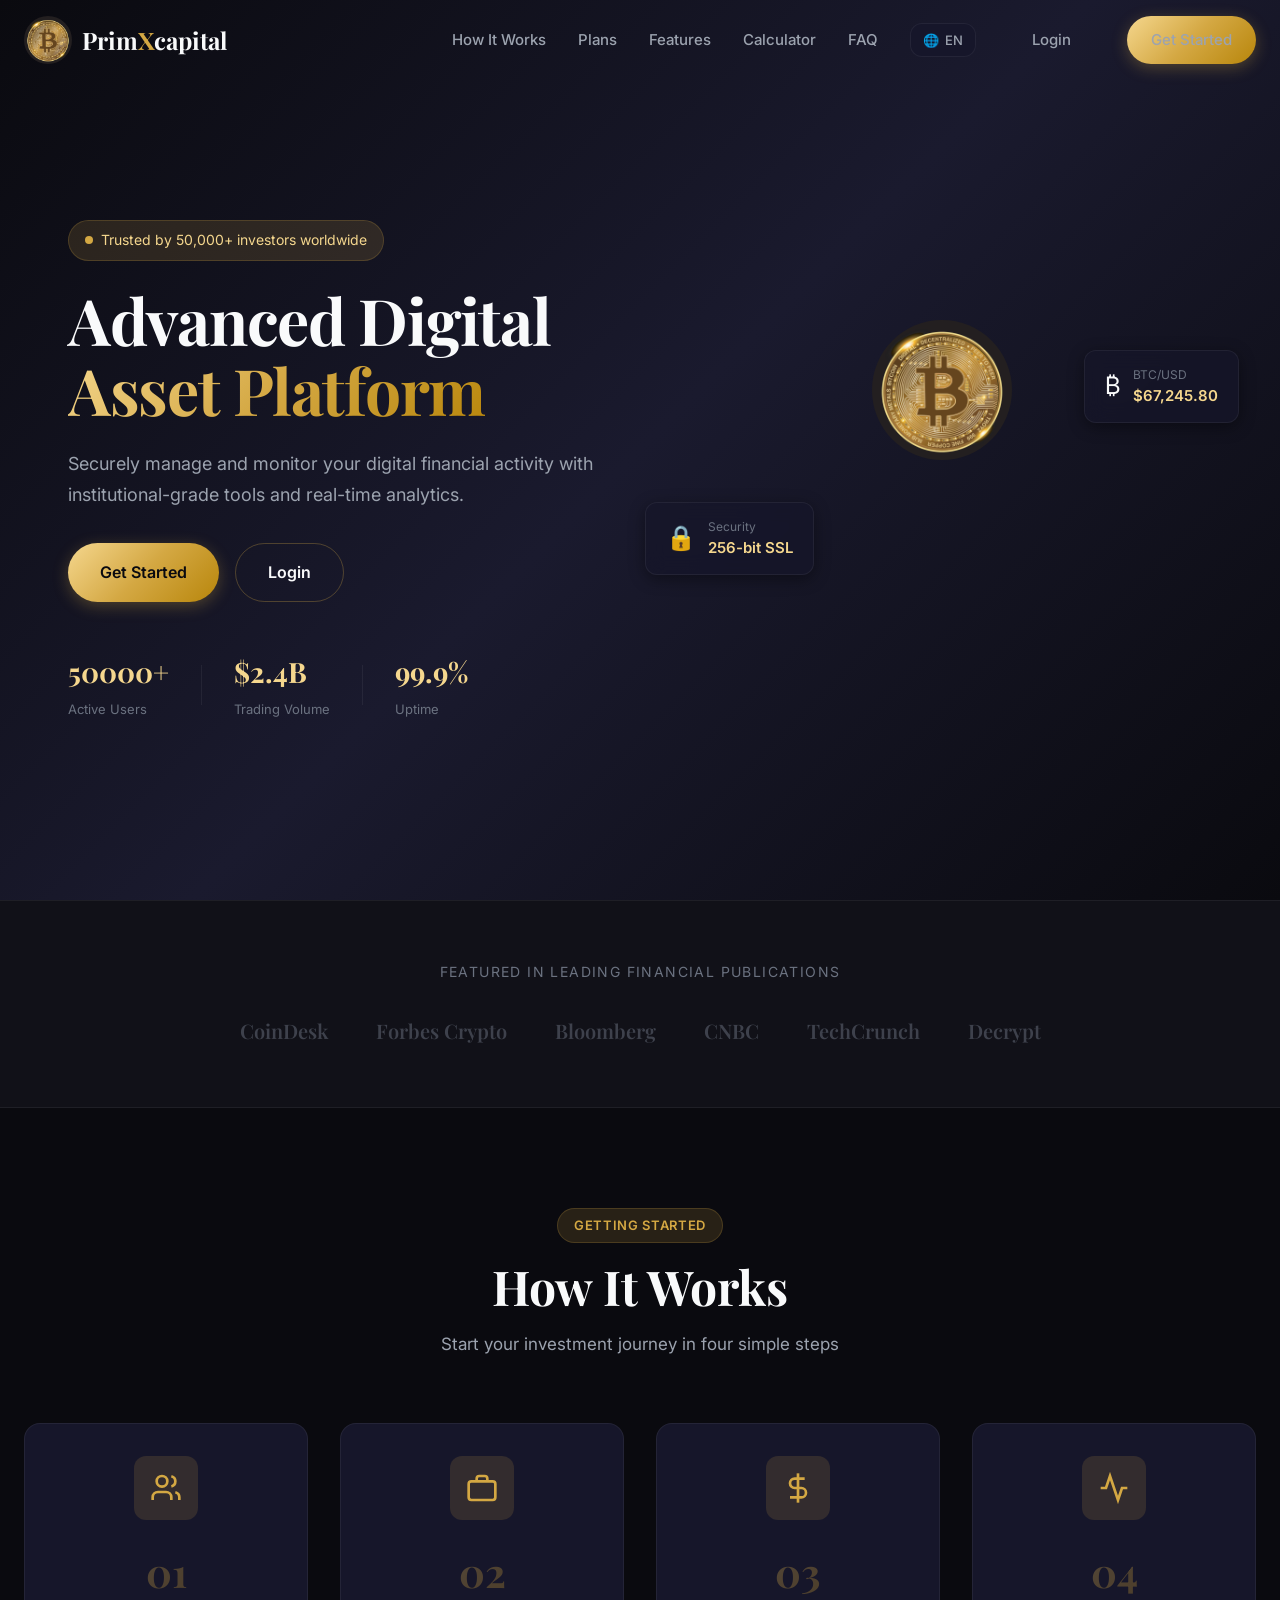
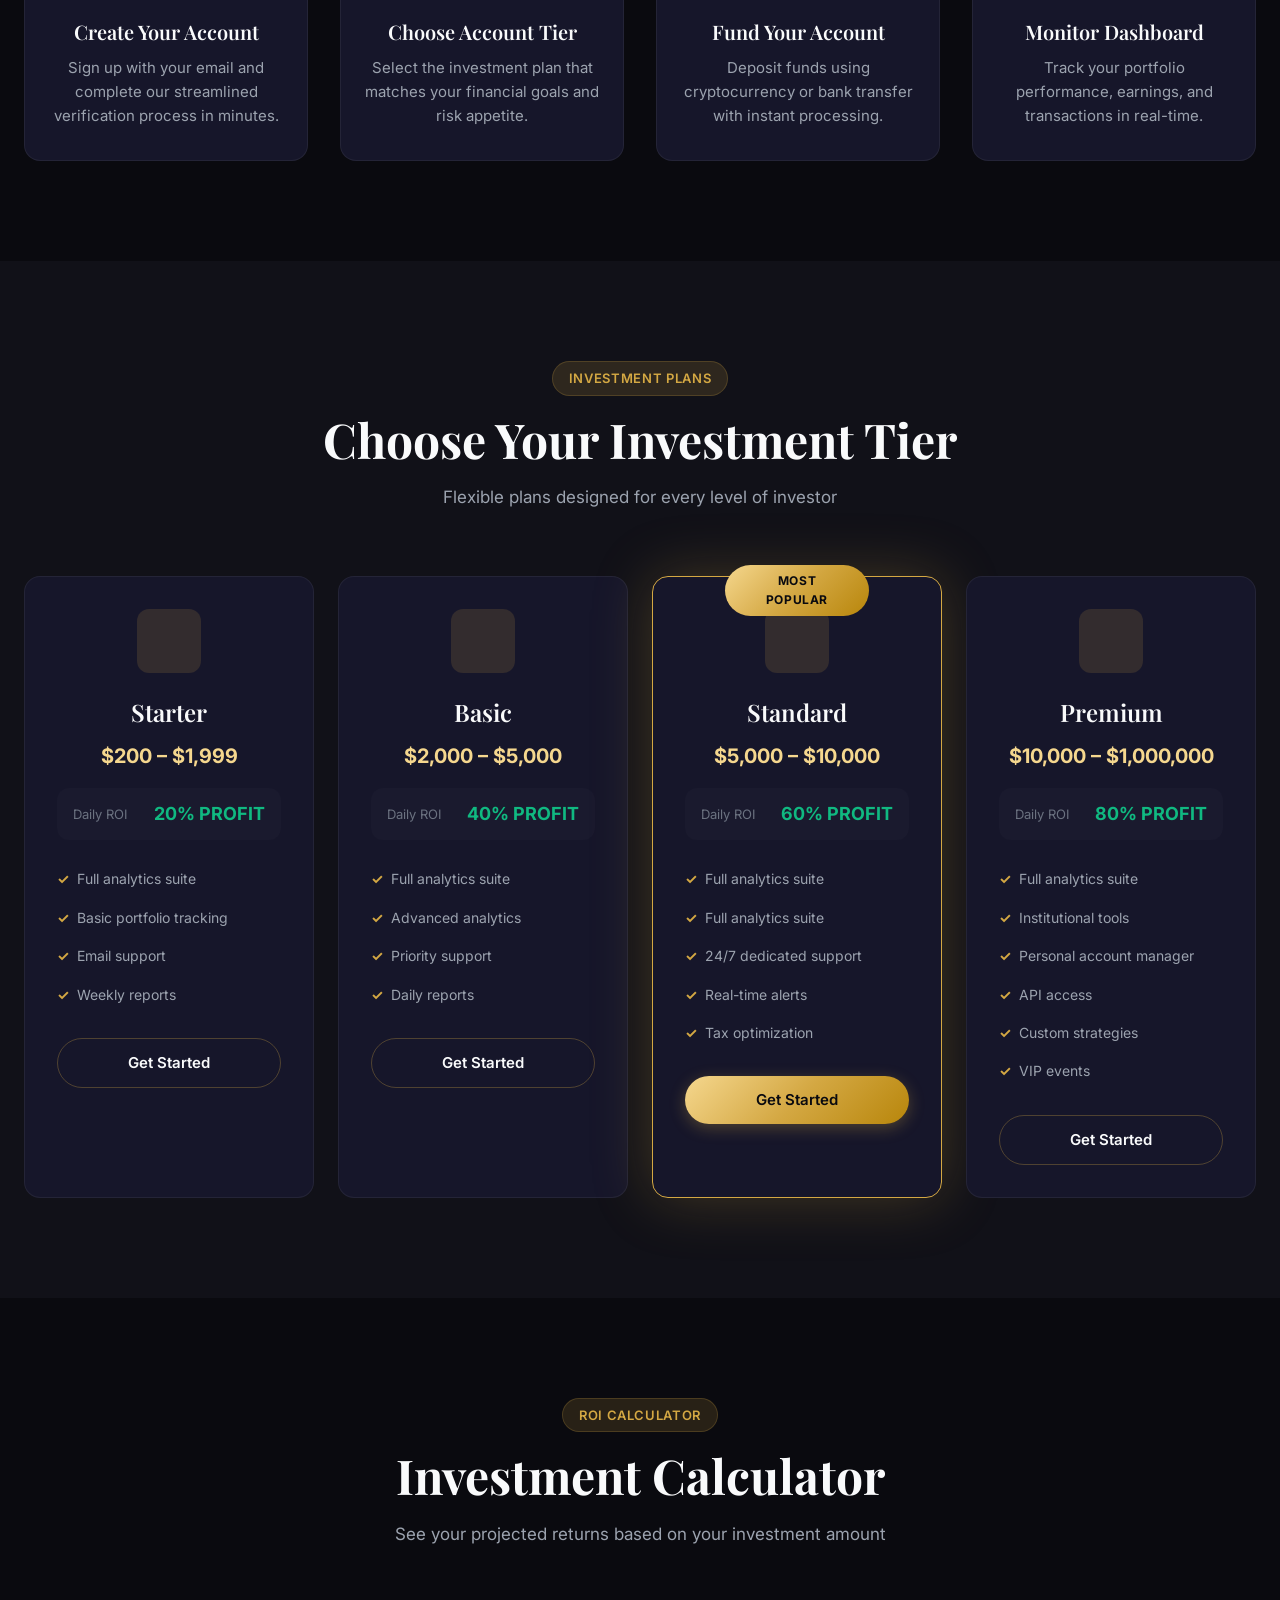
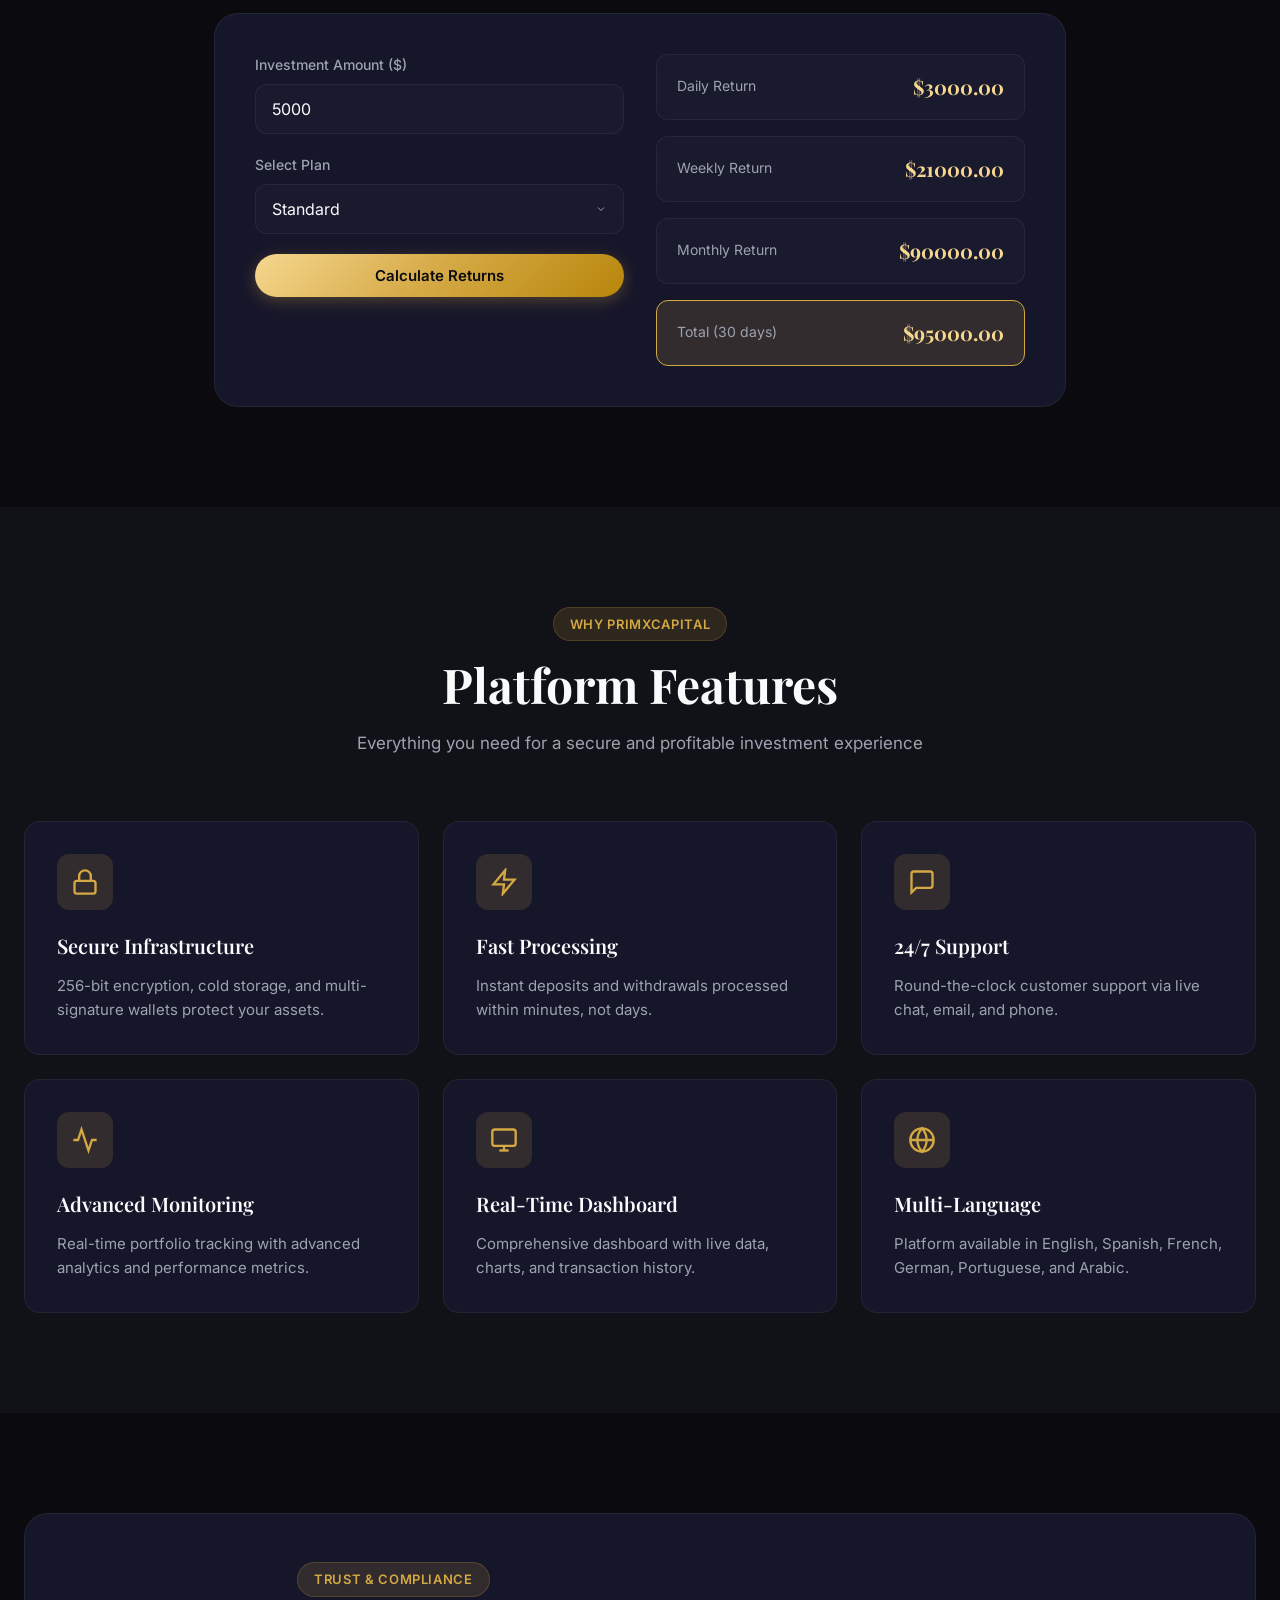
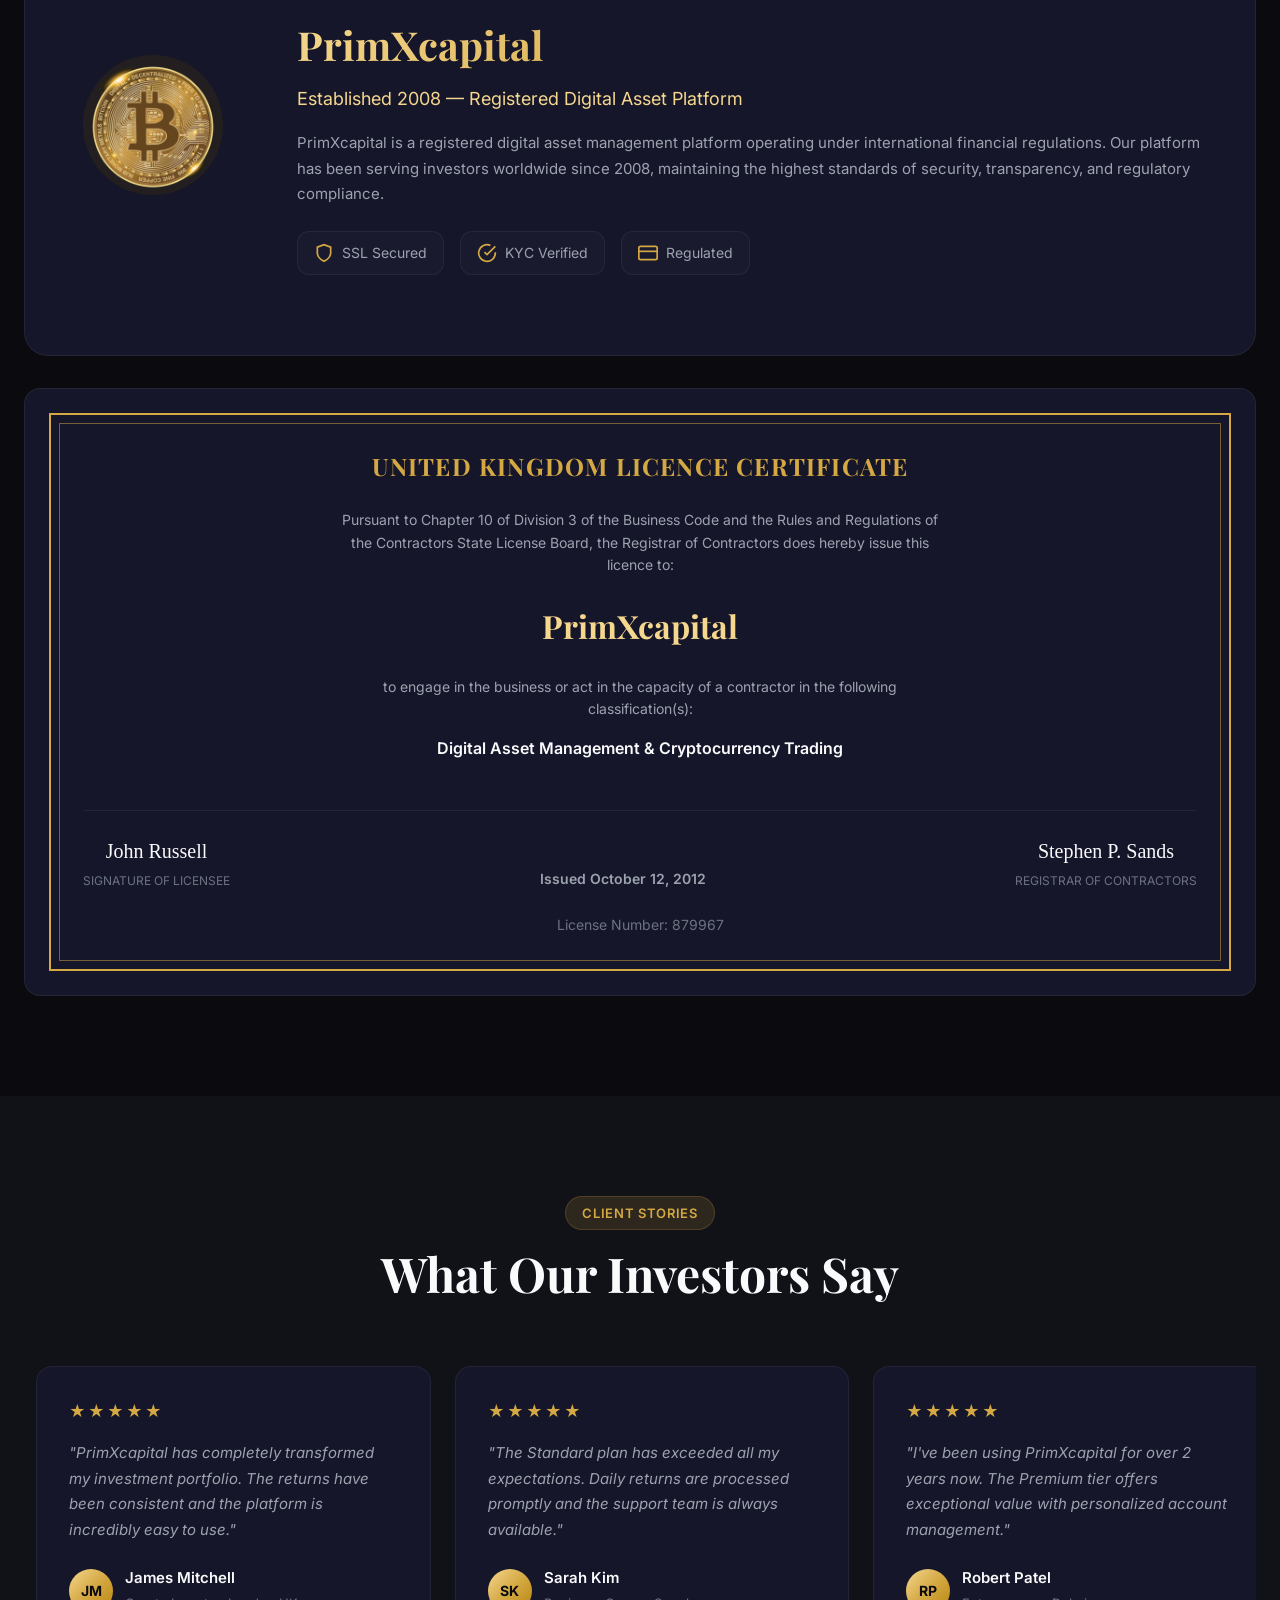
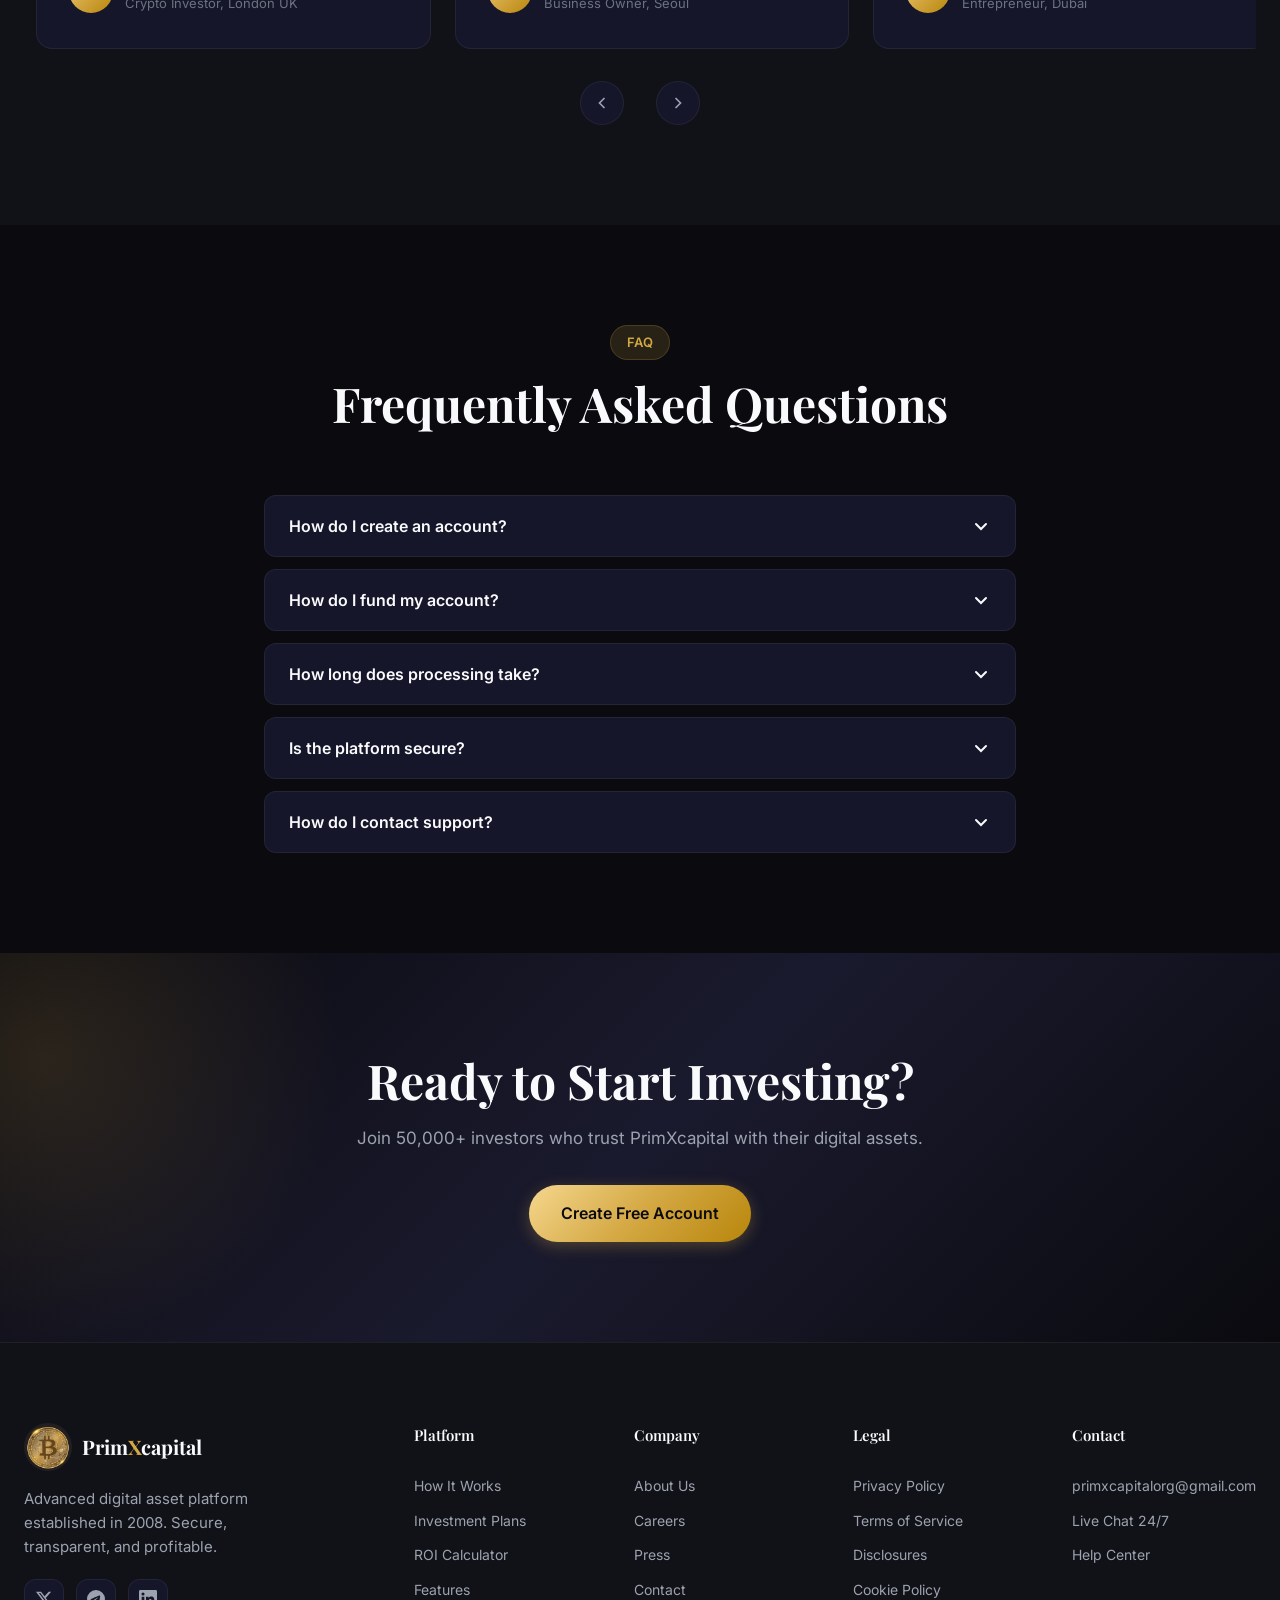
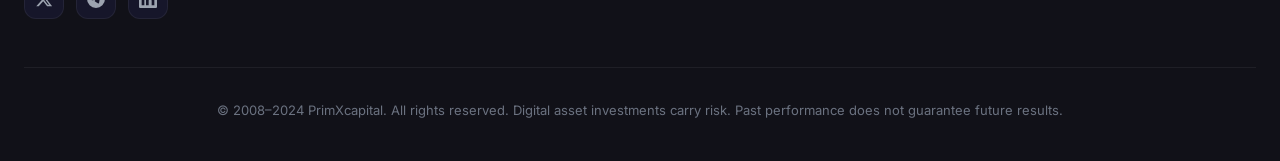
==== commit 683613fa: "Update index.html" ====
--- a/index.html
+++ b/index.html
@@ -210,10 +210,11 @@
             <h3 class="tier-card__name" data-i18n="tier_starter">Starter</h3>
             <div class="tier-card__range">$200 – $1,999</div>
             <div class="tier-card__roi">
-              <span class="tier-card__roi-label" data-i18n="tier_daily_roi">Daily ROI (48hours)</span>
+              <span class="tier-card__roi-label" data-i18n="tier_daily_roi">Daily ROI</span>
               <span class="tier-card__roi-value">20% PROFIT</span>
             </div>
             <ul class="tier-card__features">
+                 <li data-i18n="tier_feat_7">48HOURS</li>
               <li data-i18n="tier_feat_1">Basic portfolio tracking</li>
               <li data-i18n="tier_feat_2">Email support</li>
               <li data-i18n="tier_feat_3">Weekly reports</li>
@@ -229,10 +230,11 @@
             <h3 class="tier-card__name" data-i18n="tier_basic">Basic</h3>
             <div class="tier-card__range">$2,000 – $5,000</div>
             <div class="tier-card__roi">
-              <span class="tier-card__roi-label" data-i18n="tier_daily_roi">Daily ROI (48hours)</span>
+              <span class="tier-card__roi-label" data-i18n="tier_daily_roi">Daily ROI</span>
               <span class="tier-card__roi-value">40% PROFIT</span>
             </div>
             <ul class="tier-card__features">
+                 <li data-i18n="tier_feat_7">48HOURS</li>
               <li data-i18n="tier_feat_4">Advanced analytics</li>
               <li data-i18n="tier_feat_5">Priority support</li>
               <li data-i18n="tier_feat_6">Daily reports</li>
@@ -250,10 +252,11 @@
             <h3 class="tier-card__name" data-i18n="tier_standard">Standard</h3>
             <div class="tier-card__range">$5,000 – $10,000</div>
             <div class="tier-card__roi">
-              <span class="tier-card__roi-label" data-i18n="tier_daily_roi">Daily ROI (48hours)</span>
+              <span class="tier-card__roi-label" data-i18n="tier_daily_roi">Daily ROI</span>
               <span class="tier-card__roi-value">60% PROFIT</span>
             </div>
             <ul class="tier-card__features">
+                 <li data-i18n="tier_feat_7">48HOURS</li>
               <li data-i18n="tier_feat_7">Full analytics suite</li>
               <li data-i18n="tier_feat_8">24/7 dedicated support</li>
               <li data-i18n="tier_feat_9">Real-time alerts</li>
@@ -271,10 +274,11 @@
             <h3 class="tier-card__name" data-i18n="tier_premium">Premium</h3>
             <div class="tier-card__range">$10,000 – $1,000,000</div>
             <div class="tier-card__roi">
-              <span class="tier-card__roi-label" data-i18n="tier_daily_roi">Daily ROI (48hours)</span>
+              <span class="tier-card__roi-label" data-i18n="tier_daily_roi">Daily ROI</span>
               <span class="tier-card__roi-value">80% PROFIT</span>
             </div>
             <ul class="tier-card__features">
+                 <li data-i18n="tier_feat_7">48HOURS</li>
               <li data-i18n="tier_feat_11">Institutional tools</li>
               <li data-i18n="tier_feat_12">Personal account manager</li>
               <li data-i18n="tier_feat_13">API access</li>
@@ -304,10 +308,10 @@
             <div class="calculator__field">
               <label data-i18n="calc_plan">Select Plan</label>
               <select id="calcPlan">
-                <option value="2.5" data-i18n="tier_starter">Starter (2.5% daily)</option>
-                <option value="3.5" data-i18n="tier_basic">Basic (3.5% daily)</option>
-                <option value="5.0" selected data-i18n="tier_standard">Standard (5.0% daily)</option>
-                <option value="7.5" data-i18n="tier_premium">Premium (7.5% daily)</option>
+                <option value="20" data-i18n="tier_starter">Starter (20% daily)</option>
+                <option value="40" data-i18n="tier_basic">Basic (40% daily)</option>
+                <option value="60" selected data-i18n="tier_standard">Standard (60% daily)</option>
+                <option value="80" data-i18n="tier_premium">Premium (80% daily)</option>
               </select>
             </div>
             <button class="btn btn--primary btn--full" id="calcBtn" data-i18n="calc_button">Calculate Returns</button>
